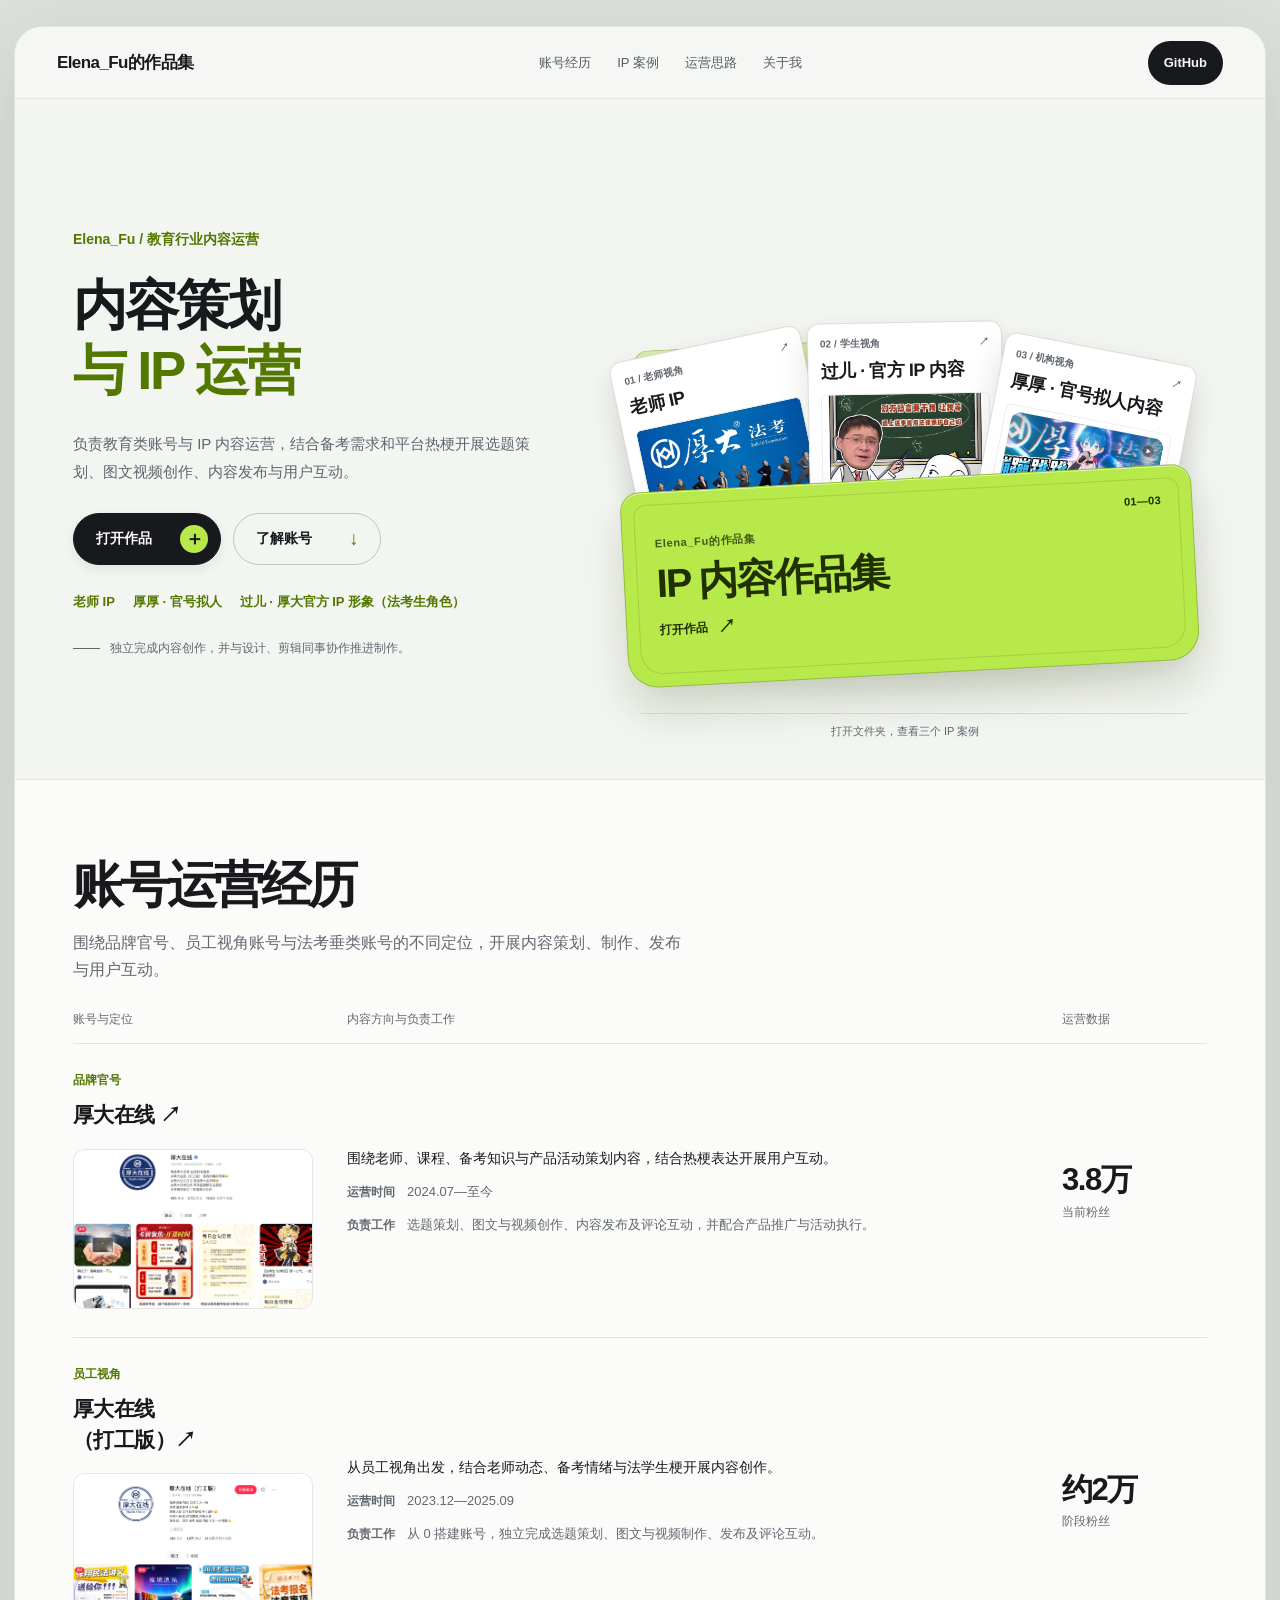
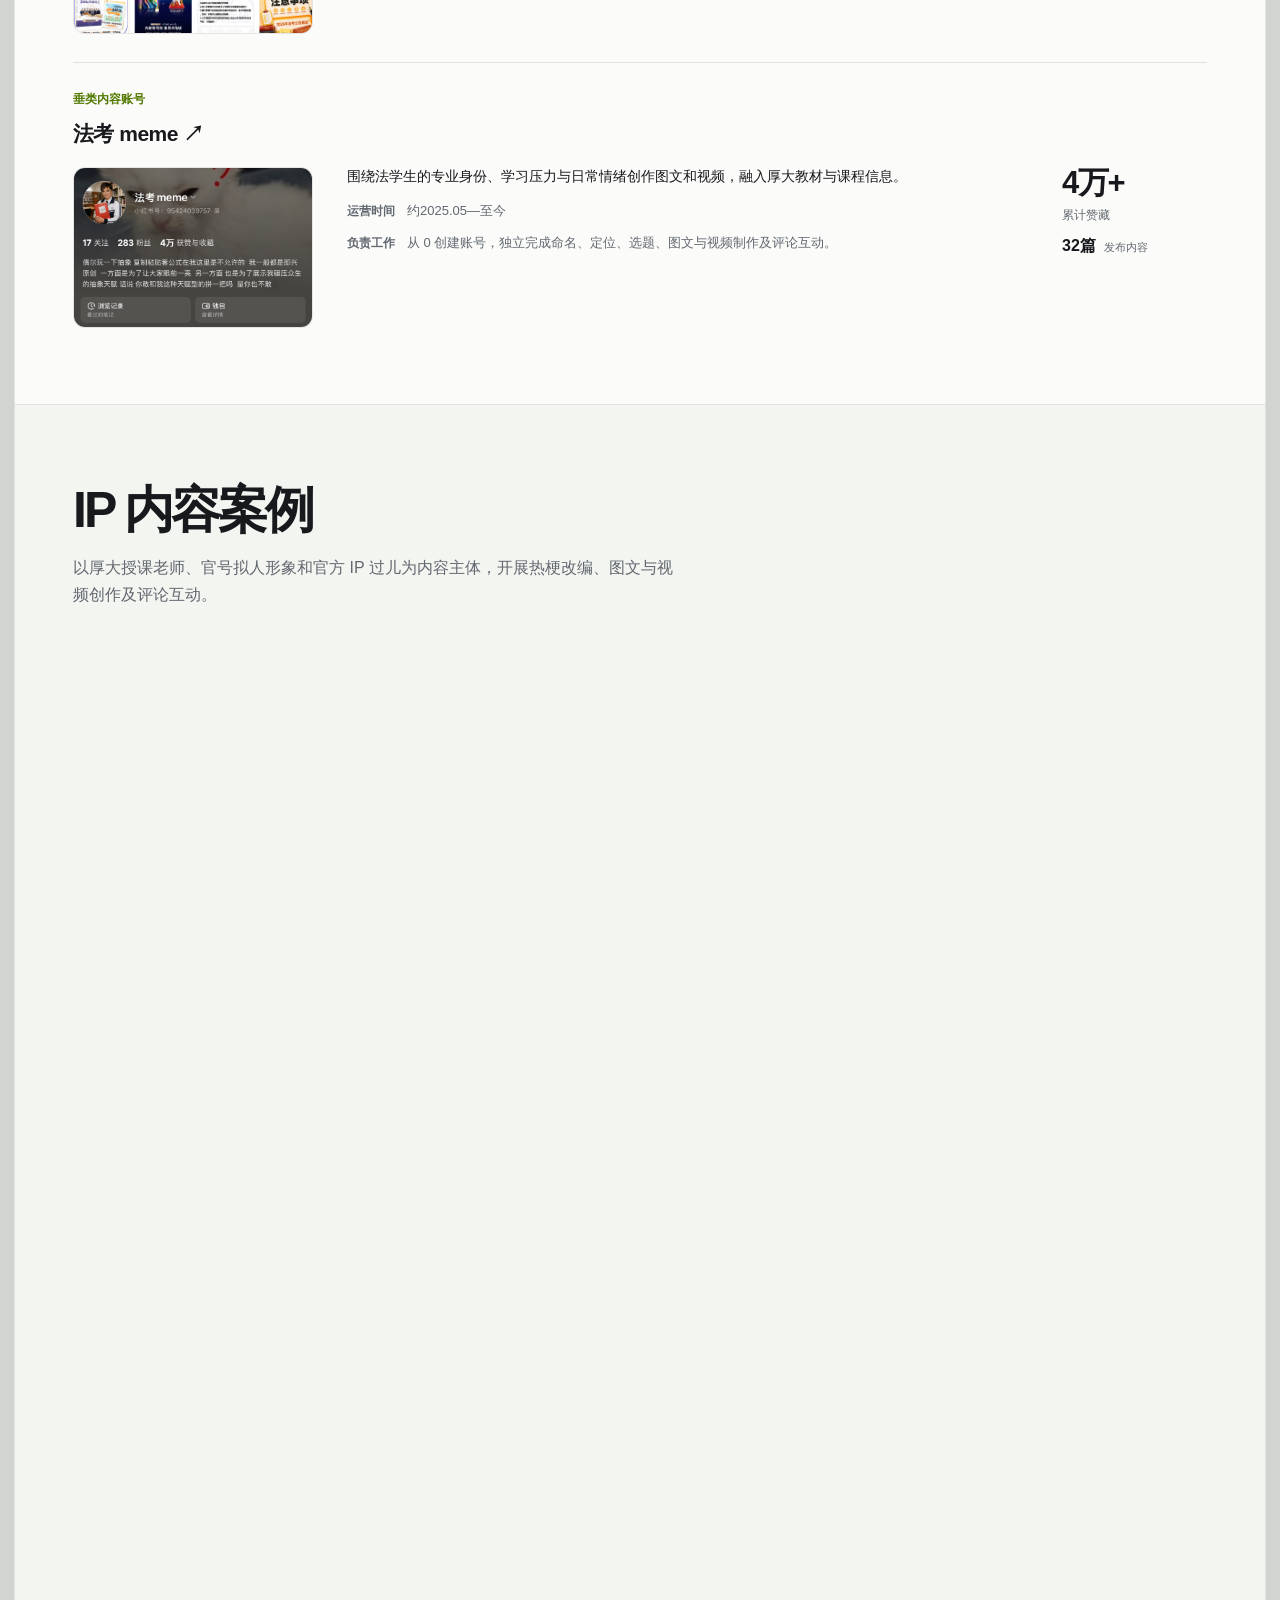
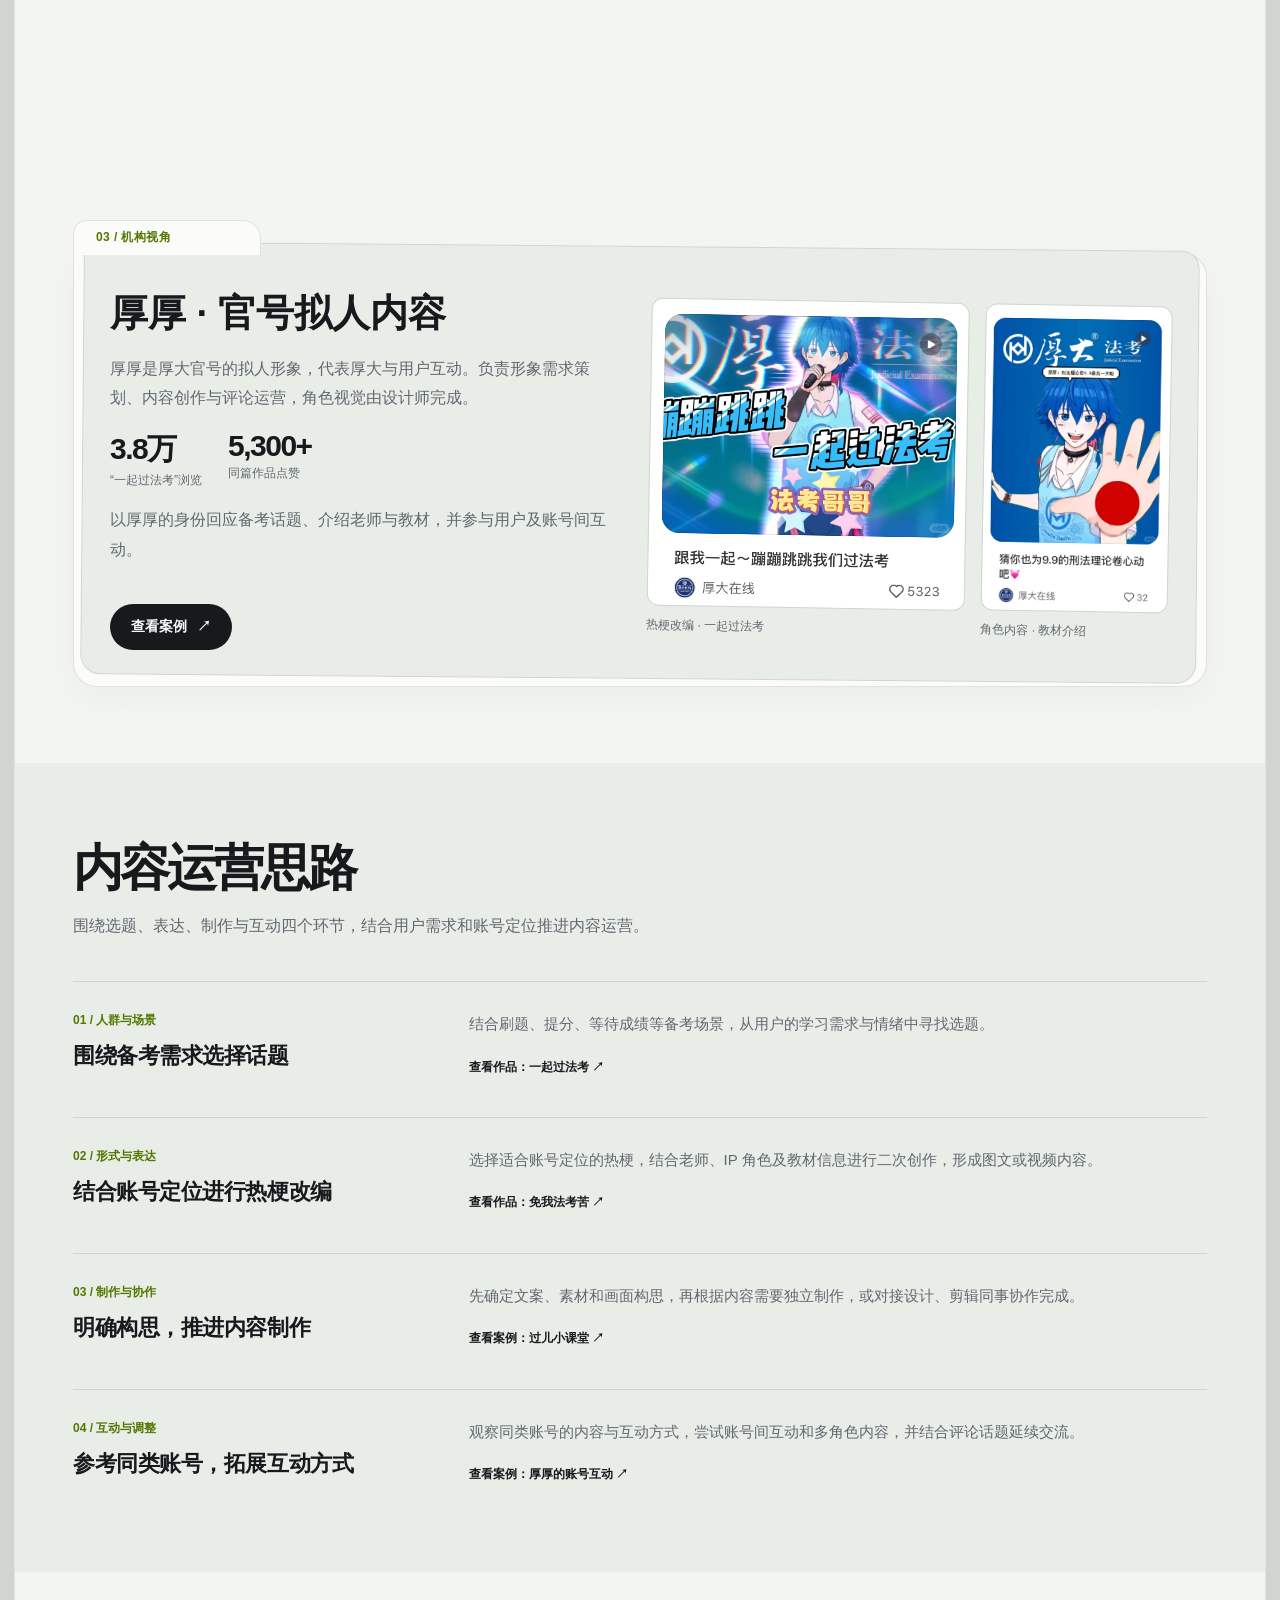
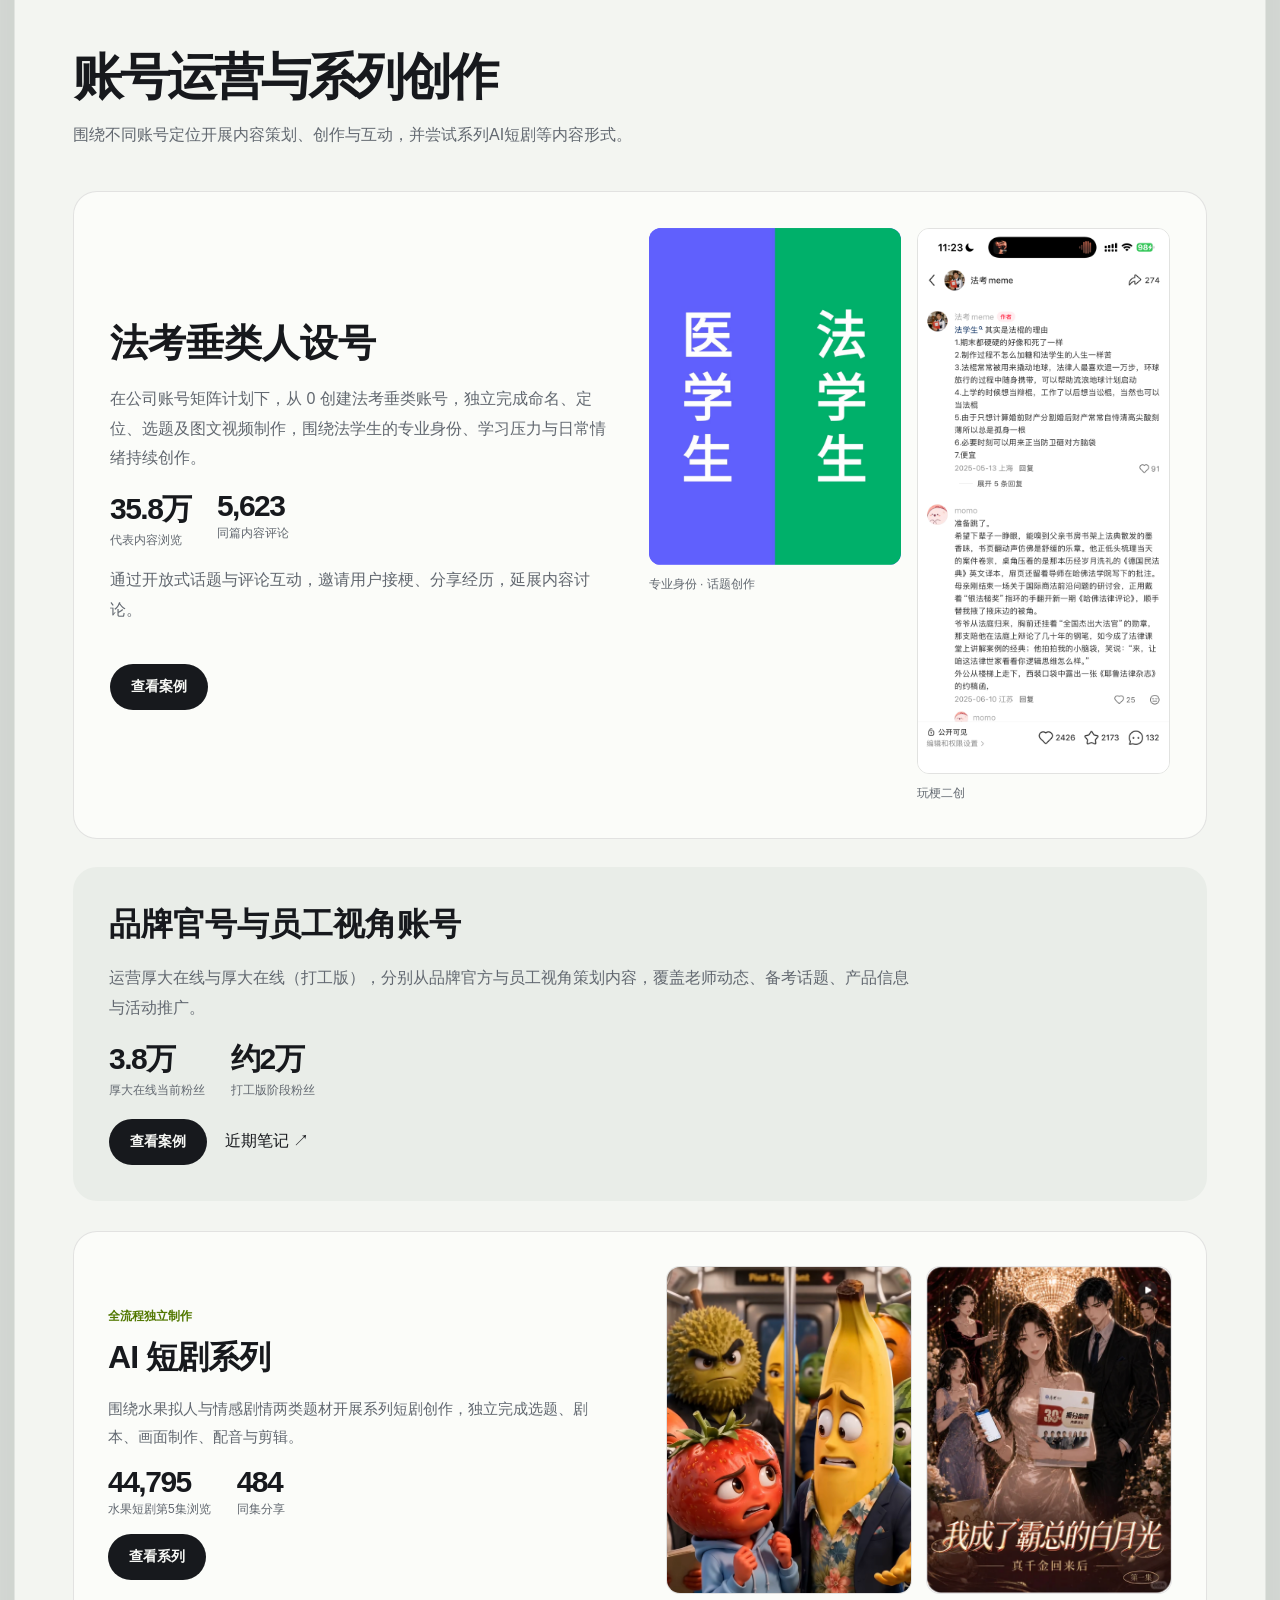
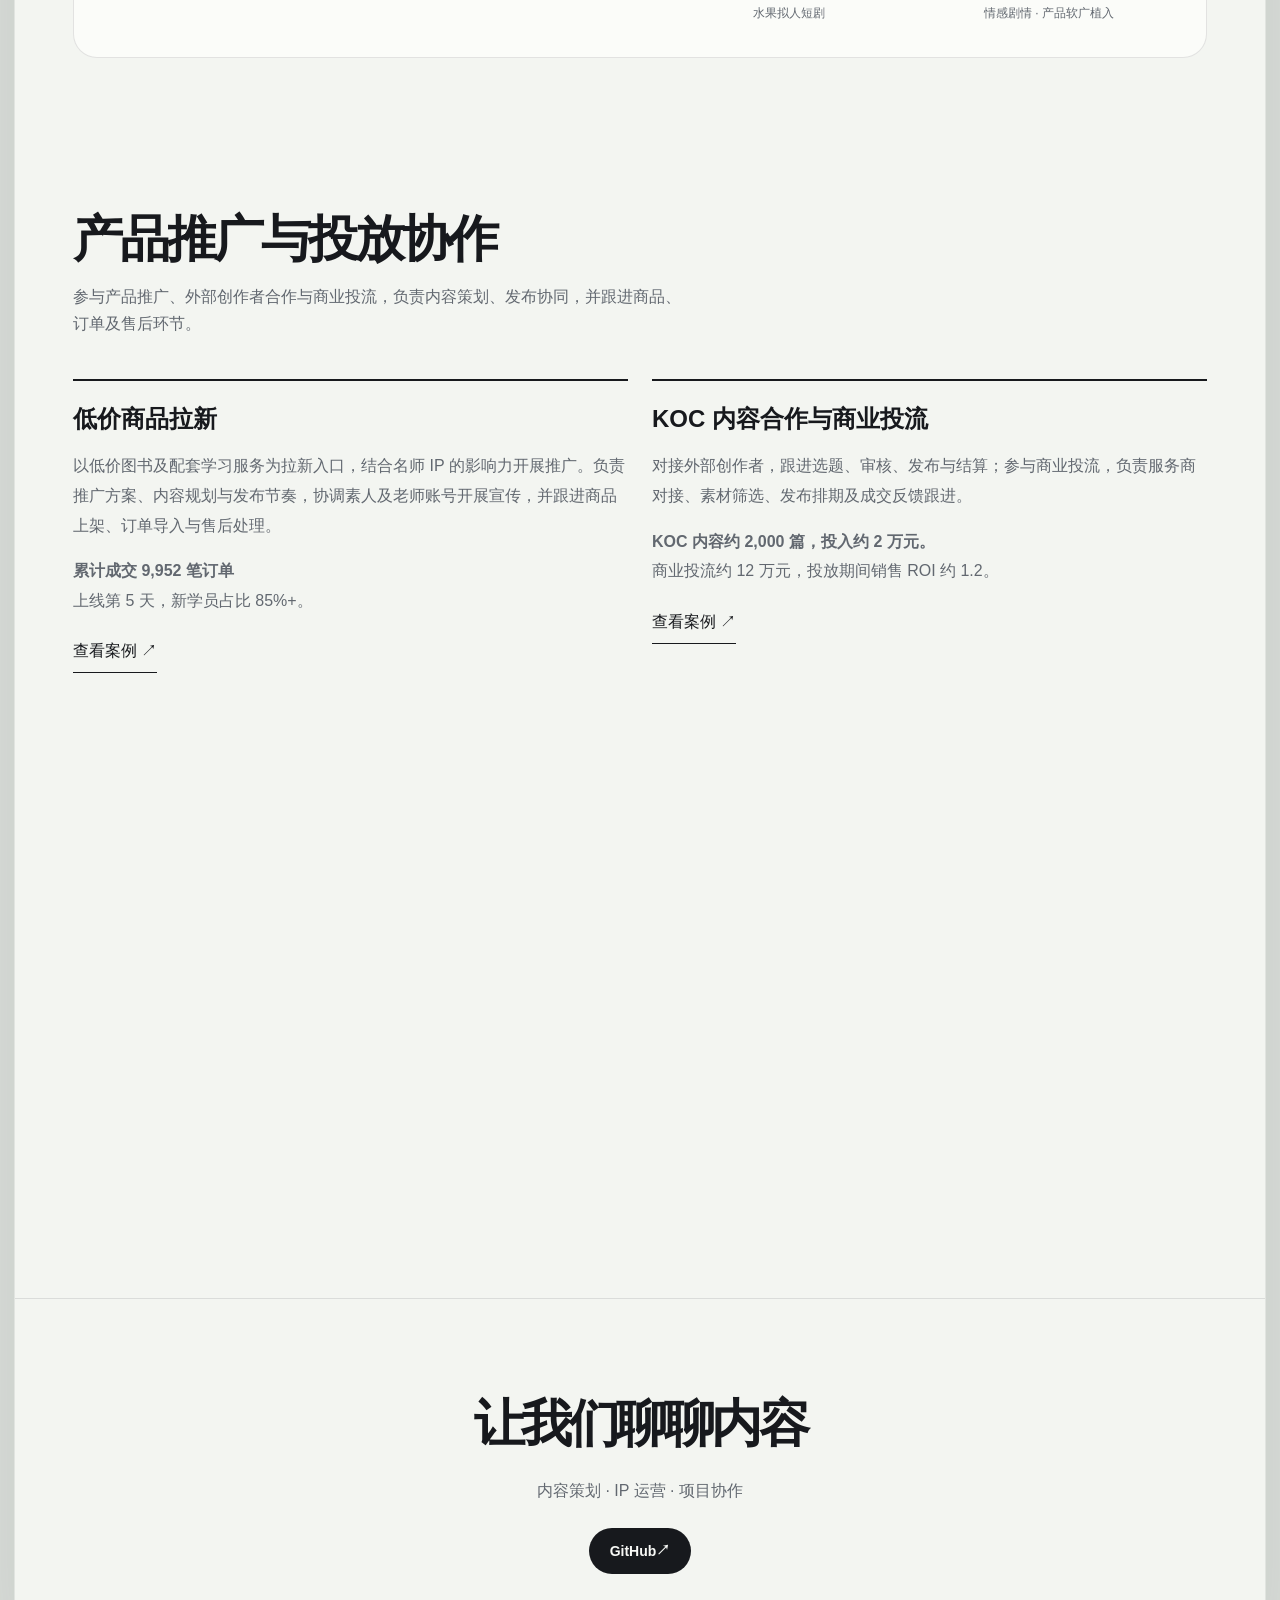
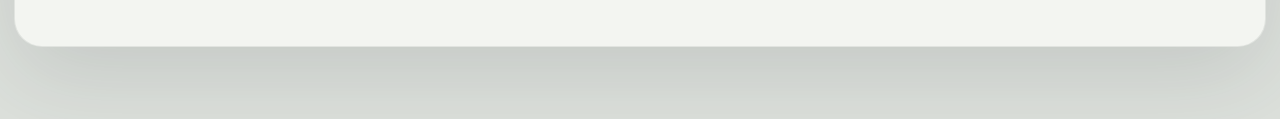
==== site/index.html @ 6625f4d8 "Publish Elena_Fu portfolio without public contact email" ====
<!doctype html>
<html lang="zh-CN"><head><meta charset="utf-8"><meta name="viewport" content="width=device-width,initial-scale=1"><meta name="description" content="Elena_Fu的IP内容作品集：老师代表授课老师，厚厚代表厚大官号，过儿代表法考生，从三个视角展开内容策划与运营实践。"><title>内容策划与 IP 运营｜Elena_Fu作品集</title><style>
    :root {
      --ink: #17191d;
      --muted: #626870;
      --paper: #f3f5f1;
      --surface: #fbfcf9;
      --surface-2: #e9ede8;
      --line: rgba(23, 25, 29, .11);
      --lime: #b7e94a;
      --lime-deep: #527800;
      --radius: 24px;
    }

    * { box-sizing: border-box; }
    html { scroll-behavior: smooth; }
    body {
      margin: 0;
      background: #dde1dc;
      color: var(--ink);
      font-family: -apple-system, BlinkMacSystemFont, "SF Pro Display", "PingFang SC", "Microsoft YaHei", sans-serif;
    }

    .frame {
      width: min(1460px, calc(100% - 28px));
      margin: 26px auto 72px;
      overflow: hidden;
      border: 1px solid rgba(23, 25, 29, .08);
      border-radius: 28px;
      background: var(--paper);
      box-shadow: 0 28px 90px rgba(43, 50, 56, .14);
    }

    .nav {
      position: sticky;
      top: 0;
      z-index: 30;
      height: 72px;
      display: flex;
      align-items: center;
      justify-content: space-between;
      padding: 0 42px;
      border-bottom: 1px solid rgba(23, 25, 29, .08);
      background: rgba(247, 248, 245, .78);
      backdrop-filter: blur(22px) saturate(150%);
    }

    .brand { font-size: 17px; font-weight: 850; letter-spacing: -0.035em; }
    .nav-links { display: flex; gap: 26px; color: #555b63; font-size: 13px; }
    .nav-button, .button {
      display: inline-flex;
      align-items: center;
      justify-content: center;
      border-radius: 999px;
      white-space: nowrap;
      font-weight: 760;
    }
    .nav-button { padding: 10px 16px; background: var(--ink); color: #f7f8f5; font-size: 13px; }

    .hero {
      min-height: 690px;
      display: grid;
      grid-template-columns: .88fr 1.12fr;
      align-items: center;
      padding: 44px 50px 28px 66px;
      overflow: hidden;
    }

    .hero-copy { position: relative; z-index: 5; }
    .hero-copy h1 {
      max-width: 650px;
      margin: 0;
      font-size: clamp(58px, 6vw, 92px);
      line-height: .98;
      letter-spacing: -0.072em;
    }
    .hero-copy h1 span { color: var(--lime-deep); }
    .hero-copy p { max-width: 480px; margin: 26px 0; color: #5f656d; font-size: 17px; line-height: 1.65; }
    .actions { display: flex; gap: 11px; }
    .button { padding: 14px 21px; font-size: 14px; }
    .button.primary { background: var(--ink); color: #f8f9f6; }
    .button.secondary { border: 1px solid rgba(23, 25, 29, .15); background: rgba(255, 255, 255, .72); }

    .archive {
      position: relative;
      min-height: 585px;
      display: flex;
      align-items: flex-end;
      justify-content: center;
      perspective: 1100px;
    }

    .halo {
      position: absolute;
      width: 510px;
      height: 510px;
      top: 40px;
      border-radius: 50%;
      background: radial-gradient(circle at 42% 36%, rgba(220, 247, 159, .95), rgba(183, 233, 74, .5) 52%, rgba(183, 233, 74, 0) 74%);
    }

    .glass {
      position: absolute;
      width: 330px;
      height: 430px;
      border-radius: var(--radius);
      border: 1px solid rgba(255, 255, 255, .72);
      background: linear-gradient(145deg, rgba(255, 255, 255, .68), rgba(222, 228, 232, .2));
      box-shadow: inset 0 1px 0 rgba(255, 255, 255, .82), 0 30px 70px rgba(64, 78, 43, .14);
      backdrop-filter: blur(24px) saturate(145%);
    }
    .glass.back { left: 12%; top: 82px; transform: rotateY(16deg) rotateZ(-8deg); }
    .glass.mid { right: 8%; top: 104px; transform: rotateY(-13deg) rotateZ(7deg); }
    .glass.front { width: 420px; height: 175px; bottom: 18px; transform: rotateX(9deg); }

    .avatar {
      position: relative;
      z-index: 8;
      width: min(500px, 88%);
      max-height: 575px;
      object-fit: contain;
      object-position: bottom;
      filter: drop-shadow(0 26px 24px rgba(33, 42, 26, .14));
    }

    .emoji {
      position: absolute;
      z-index: 12;
      width: 58px;
      height: 58px;
      display: grid;
      place-items: center;
      border: 1px solid rgba(255, 255, 255, .78);
      border-radius: 18px;
      background: rgba(255, 255, 255, .68);
      box-shadow: inset 0 1px 0 rgba(255, 255, 255, .9), 0 16px 34px rgba(43, 49, 55, .13);
      backdrop-filter: blur(20px);
      font-size: 29px;
    }
    .emoji.a { left: 7%; top: 184px; transform: rotate(-8deg); }
    .emoji.b { right: 2%; top: 250px; transform: rotate(7deg); }
    .emoji.c { right: 15%; bottom: 44px; transform: rotate(-4deg); }

    .proof {
      display: grid;
      grid-template-columns: repeat(4, 1fr);
      gap: 18px;
      padding: 30px 58px 42px;
      border-top: 1px solid var(--line);
      background: rgba(255, 255, 255, .38);
    }
    .proof strong { display: block; margin-bottom: 4px; font-size: 30px; letter-spacing: -0.05em; }
    .proof span { color: var(--muted); font-size: 13px; }

    section.content { padding: 112px 58px; }
    .section-title { max-width: 760px; margin-bottom: 42px; }
    .section-title h2 { margin: 0 0 14px; font-size: clamp(40px, 5vw, 68px); line-height: 1; letter-spacing: -0.06em; }
    .section-title p { max-width: 610px; margin: 0; color: var(--muted); font-size: 16px; line-height: 1.7; }

    .capabilities {
      display: grid;
      grid-template-columns: 1.3fr .7fr 1fr;
      grid-template-rows: 245px 220px;
      gap: 16px;
    }

    .capability {
      position: relative;
      overflow: hidden;
      padding: 28px;
      border-radius: var(--radius);
      background: rgba(255, 255, 255, .7);
      border: 1px solid rgba(23, 25, 29, .08);
    }
    .capability h3 { max-width: 300px; margin: 0 0 10px; font-size: 26px; letter-spacing: -0.04em; }
    .capability p { max-width: 330px; margin: 0; color: var(--muted); font-size: 14px; line-height: 1.65; }
    .capability strong { position: absolute; right: 24px; bottom: 20px; font-size: 45px; letter-spacing: -0.06em; }
    .capability.growth { grid-row: span 2; background: var(--lime); }
    .capability.growth strong { font-size: 72px; }
    .capability.commerce { grid-column: span 2; background: #dfe4e2; }
    .capability.team { background: #f9faf7; }
    .capability.activity { background: #e6ebe2; }
    .capability.ai { background: #f7f8f5; }

    .case-wrap { display: grid; gap: 24px; }
    .case {
      min-height: 520px;
      display: grid;
      grid-template-columns: 1fr 1fr;
      align-items: center;
      overflow: hidden;
      border-radius: var(--radius);
      background: rgba(255, 255, 255, .72);
      border: 1px solid rgba(23, 25, 29, .08);
    }
    .case-copy { padding: 48px; }
    .case-copy h3 { margin: 0 0 16px; font-size: 42px; line-height: 1.03; letter-spacing: -0.055em; }
    .case-copy p { max-width: 470px; margin: 0 0 28px; color: var(--muted); line-height: 1.7; }
    .metrics { display: flex; flex-wrap: wrap; gap: 26px; }
    .metrics strong { display: block; font-size: 30px; letter-spacing: -0.05em; }
    .metrics span { color: var(--muted); font-size: 12px; }
    .case-visual {
      min-height: 520px;
      display: grid;
      place-items: center;
      padding: 44px;
      background: var(--surface-2);
    }
    .case-visual.lime { background: var(--lime); }
    .poster {
      width: min(390px, 88%);
      aspect-ratio: 4 / 5;
      display: flex;
      flex-direction: column;
      justify-content: space-between;
      padding: 30px;
      border-radius: 20px;
      background: rgba(255, 255, 255, .76);
      border: 1px solid rgba(255, 255, 255, .85);
      box-shadow: 0 26px 55px rgba(56, 65, 44, .13), inset 0 1px 0 rgba(255, 255, 255, .85);
      transform: rotate(3deg);
    }
    .poster strong { font-size: 84px; letter-spacing: -0.08em; line-height: .85; }
    .poster p { margin: 0; color: #4f555d; font-size: 17px; line-height: 1.45; }
    .asset-slot {
      width: min(430px, 92%);
      padding: 34px;
      border-radius: 20px;
      background: rgba(255, 255, 255, .7);
      border: 1px dashed rgba(23, 25, 29, .22);
      text-align: center;
      color: var(--muted);
    }
    .asset-slot strong { display: block; margin-bottom: 8px; color: var(--ink); font-size: 22px; }

    .more-work {
      display: grid;
      grid-template-columns: 1.2fr .8fr;
      grid-template-rows: 280px 230px;
      gap: 16px;
    }
    .work {
      display: flex;
      flex-direction: column;
      justify-content: space-between;
      padding: 30px;
      border-radius: var(--radius);
      border: 1px solid rgba(23, 25, 29, .08);
      background: rgba(255, 255, 255, .72);
    }
    .work:first-child { grid-row: span 2; background: #e3e8e3; }
    .work:nth-child(2) { background: var(--lime); }
    .work h3 { max-width: 440px; margin: 0; font-size: 31px; letter-spacing: -0.045em; }
    .work p { margin: 0; color: #626870; line-height: 1.6; }
    .work .big { font-size: 70px; font-weight: 850; letter-spacing: -0.07em; }

    .method {
      display: grid;
      grid-template-columns: .72fr 1.28fr;
      gap: 42px;
      align-items: start;
    }
    .method h2 { margin: 0; font-size: 58px; line-height: 1; letter-spacing: -0.06em; }
    .method-flow { display: grid; grid-template-columns: repeat(2, 1fr); gap: 14px; }
    .method-step { min-height: 150px; padding: 24px; border-radius: var(--radius); border: 1px solid var(--line); background: rgba(255, 255, 255, .62); }
    .method-step h3 { margin: 0 0 8px; font-size: 21px; }
    .method-step p { margin: 0; color: var(--muted); font-size: 13px; line-height: 1.6; }

    .about {
      display: grid;
      grid-template-columns: 1.15fr .85fr;
      gap: 18px;
    }
    .about-main, .about-side { padding: 38px; border-radius: var(--radius); border: 1px solid var(--line); background: rgba(255, 255, 255, .68); }
    .about-main h2 { max-width: 720px; margin: 0 0 24px; font-size: 48px; line-height: 1.04; letter-spacing: -0.055em; }
    .about-main p { max-width: 680px; margin: 0; color: var(--muted); line-height: 1.75; }
    .about-main p + p { margin-top: 16px; }
    .about-side { background: var(--lime); }
    .about-side strong { display: block; margin-bottom: 12px; font-size: 28px; }
    .about-side p { margin: 0; line-height: 1.7; color: #3c4b20; }

    .contact {
      padding: 92px 58px 72px;
      border-top: 1px solid var(--line);
      text-align: center;
    }
    .contact h2 { max-width: 850px; margin: 0 auto 24px; font-size: clamp(48px, 7vw, 88px); line-height: .98; letter-spacing: -0.07em; }
    .contact p { margin: 0 0 26px; color: var(--muted); }
    .contact .button { background: var(--ink); color: #f7f8f5; }

    .approve {
      width: min(1460px, calc(100% - 28px));
      margin: 0 auto 70px;
      padding: 22px 26px;
      border: 2px solid transparent;
      border-radius: 22px;
      background: #f7f8f5;
      color: var(--ink);
      text-align: center;
      font-size: 17px;
      font-weight: 800;
      cursor: pointer;
      transition: transform .25s ease, border-color .25s ease;
    }
    .approve:hover { transform: translateY(-2px); }
    .approve.selected { border-color: var(--ink); background: var(--lime); }

    @media (max-width: 920px) {
      .nav-links { display: none; }
      .hero { grid-template-columns: 1fr; padding: 50px 28px 0; }
      .hero-copy h1 { font-size: 58px; }
      .archive { min-height: 540px; }
      .proof { grid-template-columns: repeat(2, 1fr); padding: 28px; }
      section.content { padding: 78px 28px; }
      .capabilities { grid-template-columns: 1fr 1fr; grid-template-rows: auto; }
      .capability, .capability.growth, .capability.commerce { grid-row: auto; grid-column: auto; min-height: 220px; }
      .case { grid-template-columns: 1fr; }
      .case-visual { min-height: 420px; }
      .more-work { grid-template-columns: 1fr; grid-template-rows: auto; }
      .work, .work:first-child { grid-row: auto; min-height: 250px; }
      .method, .about { grid-template-columns: 1fr; }
    }

    @media (max-width: 600px) {
      .frame { width: calc(100% - 14px); margin-top: 8px; border-radius: 20px; }
      .nav { padding: 0 20px; }
      .hero-copy h1 { font-size: 46px; }
      .hero-copy p { font-size: 15px; }
      .archive { min-height: 470px; }
      .avatar { width: 100%; }
      .glass.back, .glass.mid { width: 250px; height: 340px; }
      .emoji { width: 48px; height: 48px; font-size: 24px; }
      .capabilities, .method-flow { grid-template-columns: 1fr; }
      .case-copy { padding: 30px 24px; }
      .case-copy h3 { font-size: 34px; }
      .contact { padding: 72px 24px 58px; }
      .contact h2 { font-size: 48px; }
    }
  
    a { color:inherit; text-decoration:none; }
    img { display:block; max-width:100%; }
    :focus-visible { outline:3px solid var(--lime-deep); outline-offset:5px; }
    html { scroll-padding-top:90px; }
    .hero { min-height:580px; padding-top:38px; padding-bottom:32px; }
    .hero-copy h1 { font-size:clamp(40px,4.5vw,66px); line-height:1.16; letter-spacing:-.045em; }
    .hero-copy h1 span { display:block; }
    .hero-copy p { font-size:16px; line-height:1.8; }
    .archive { min-height:465px; }
    .avatar { max-height:450px; }
    .halo { width:380px;height:380px; }
    .glass.back,.glass.mid { height:320px;width:255px; }
    .glass.front { width:340px;height:130px; }
    .intro-label { display:block; margin-bottom:20px; font-size:14px; color:var(--lime-deep); font-weight:800; }
    section.content { padding:76px 58px; }
    .section-title h2 { font-size:clamp(32px,4vw,50px); line-height:1.18; }
    .proof span { display:block; line-height:1.7; }
    .lead-case { display:grid; grid-template-columns:1fr 1.05fr; align-items:center; gap:42px; padding:36px; background:var(--surface); border:1px solid var(--line); border-radius:24px; }
    .lead-case h3 { font-size:38px; line-height:1.22; margin:0 0 18px; }
    .lead-case p { line-height:1.85; color:var(--muted); }
    .lead-case .button { margin-top:24px; }
    .note-pair { display:grid; grid-template-columns:1fr 1fr; gap:16px; align-items:start; }
    .note-pair img { width:100%;height:auto;border-radius:12px;border:1px solid var(--line); }
    .note-pair figure { margin:0; }
    .persona-lead .note-pair { grid-template-columns:1.7fr 1fr; }
    .note-pair figcaption { padding-top:10px;line-height:1.5;font-size:12px;color:var(--muted); }
    .brand-case { margin-top:28px; padding:36px; border-radius:24px; background:var(--surface-2); }
    .brand-case h3 { margin:0 0 14px; font-size:32px; }
    .brand-case p { max-width:800px;line-height:1.85;color:var(--muted); }
    .brand-case .button { margin-top:20px; }
    .support-links { display:grid;grid-template-columns:1fr 1fr;gap:24px; }
    .support-links article { border-top:2px solid var(--ink); padding:22px 0; }
    .support-links h3 { font-size:24px;margin:0 0 16px; }
    .support-links p { color:var(--muted);line-height:1.85; }
    .support-links a { display:inline-block;border-bottom:1px solid currentColor;padding:10px 0; }
    .ability-line { display:grid;grid-template-columns:200px 1fr;gap:26px;padding:25px 0;border-bottom:1px solid var(--line); }
    .ability-line h3 { margin:0;font-size:23px; }
    .ability-line p { max-width:720px;margin:0;color:var(--muted);line-height:1.8; }
    .about-main h2 { font-size:34px;line-height:1.3; }
    .contact h2 { font-size:clamp(32px,4vw,52px);line-height:1.3; }
    .draft-note { padding:15px 28px;background:var(--surface-2);font-size:13px;line-height:1.7; }
    .button,.nav-button { min-height:44px; }
    @media(max-width:1000px){ .lead-case{grid-template-columns:1fr;} .hero{grid-template-columns:1fr 1fr;padding:32px;} .archive{min-height:400px;} .glass{display:none;} .hero-copy h1{font-size:42px;} .nav-links{gap:16px;} .nav{padding:0 24px;} }
    @media(max-width:767px){ .frame{width:calc(100% - 16px);margin:8px auto 24px;} .hero{grid-template-columns:1fr;padding:36px 24px;} .hero-copy h1{font-size:40px;} .archive{min-height:300px;max-height:320px;margin-top:24px;} .avatar{max-height:310px;width:auto;} .halo{width:280px;height:280px;top:10px;} section.content{padding:52px 24px;} .proof{padding:24px;gap:22px;} .proof strong{font-size:27px;} .lead-case,.brand-case{padding:24px;} .lead-case h3{font-size:32px;} .note-pair img{height:auto;} .note-pair{gap:10px;} .support-links,.ability-line{grid-template-columns:1fr;} .ability-line{gap:12px;} .about-main,.about-side{padding:26px;} .about-main h2{font-size:28px;} .nav{height:64px;padding:0 18px;} .nav-links{display:none;} .brand{font-size:15px;} }
    @media(prefers-reduced-motion:reduce){ html{scroll-behavior:auto;} *,*::before,*::after{animation:none!important;transition:none!important;} }
    @media(prefers-color-scheme:dark){ :root{--ink:#eff2ea;--muted:#b8c0b2;--paper:#1a1e19;--surface:#252a23;--surface-2:#30372c;--line:#46513e;--lime:#b7e94a;--lime-deep:#c3e784;} body{background:#121611;} .nav{background:rgba(26,30,25,.94);} .nav-links,.hero-copy p,.section-title p,.work p,.about-main p,.contact p{color:var(--muted);} .proof,.about-main{background:var(--surface);} .button.primary,.nav-button,.contact .button{background:var(--lime);color:#17191d;} .button.secondary{background:transparent;border-color:var(--line);} .about-side{color:#17191d;} .about-side p{color:#293419;} }

    /* IP作品首屏沿用原配色；真实截图承担作品证据，不设置视频播放按钮。 */
    .hero.ip-hero { grid-template-columns:minmax(0,.92fr) minmax(0,1.08fr); gap:46px; padding:46px 58px; min-height:570px; }
    .ip-hero .hero-copy h1 { font-size:clamp(38px,4.25vw,64px); line-height:1.2; }
    .ip-hero .hero-copy p { max-width:480px; }
    .ip-workbench { min-width:0; position:relative; padding:18px 0; }
    .ip-feature { display:block; overflow:hidden; margin:0; border-radius:20px; border:1px solid var(--line); background:var(--surface); }
    .ip-feature a { display:block; }
    .ip-feature img { width:100%;aspect-ratio:16/9;object-fit:cover;object-position:center 36.3%;background:#17191d; }
    .ip-feature figcaption { display:flex;justify-content:space-between;gap:16px;align-items:center;padding:20px 22px; }
    .ip-feature figcaption strong { display:block;font-size:22px; }
    .ip-feature figcaption span { display:block;font-size:12px;color:var(--muted);margin-top:6px;line-height:1.6; }
    .ip-feature figcaption b { color:var(--lime-deep);font-size:28px;line-height:1;white-space:nowrap; }
    .ip-strip { margin:20px 0 0;display:grid;grid-template-columns:1fr 1fr;gap:16px; }
    .ip-strip a { min-width:0;display:grid;grid-template-columns:90px 1fr;gap:14px;align-items:center;padding:12px;border:1px solid var(--line);border-radius:16px;background:var(--surface);transition:background .2s ease; }
    .ip-strip a:hover { background:var(--surface-2); }
    .ip-strip img { width:90px;height:100px;object-fit:cover;object-position:left center;border-radius:8px; }
    .ip-strip a:last-child img { object-position:center top; }
    .ip-strip strong { display:block;font-size:16px;line-height:1.5; }
    .ip-strip span { display:block;margin-top:6px;font-size:12px;line-height:1.65;color:var(--muted); }
    .ip-directions { display:flex;flex-wrap:wrap;gap:8px 20px;margin-top:25px;font-size:13px;font-weight:700;color:var(--lime-deep); }
    @media(max-width:1100px){ .hero.ip-hero { gap:28px;padding:38px 32px; } .ip-strip { grid-template-columns:1fr; } .ip-strip a { grid-template-columns:65px 1fr; } .ip-strip img { width:65px;height:62px; } }
    @media(max-width:767px){ .hero.ip-hero { grid-template-columns:1fr;padding:36px 24px;gap:18px; } .ip-hero .hero-copy h1 { font-size:39px; } .ip-workbench { padding:0; } .ip-feature figcaption { padding:16px; } .ip-feature figcaption strong { font-size:19px; } .ip-feature figcaption b { font-size:25px; } .ip-directions { font-size:12px;gap:9px 16px; } }
    .ip-strip img,.ip-strip a:last-child img { object-fit:contain;object-position:center;background:#fff; }

    .persona-lead { margin-bottom:28px; border-top:4px solid var(--lime); }

    /* Evidence keeps its native shape; hero metrics describe the whole post. */
    .ip-feature figcaption { display:block; }
    .ip-feature .work-heading strong { font-size:22px; }
    .work-metrics { display:grid;grid-template-columns:repeat(5,minmax(0,1fr));gap:14px;margin:18px 0 0;padding-top:18px;border-top:1px solid var(--line); }
    .work-metrics > div { display:flex;flex-direction:column;gap:7px; }
    .work-metrics dt { order:2;font-size:11px;color:var(--muted); }
    .work-metrics dd { margin:0;font-size:clamp(19px,1.7vw,25px);font-weight:800;letter-spacing:-.05em;white-space:nowrap; }
    .work-metrics > div:last-child dd { color:var(--lime-deep); }
    .case-kicker { margin-bottom:18px;font-size:12px;font-weight:750;color:var(--lime-deep);letter-spacing:.035em; }
    #cases .lead-case + .lead-case { margin-top:28px; }
    .persona-lead { margin-bottom:0;border-top:1px solid var(--line); }
    .case-preview { margin:0;min-width:0; }
    .case-preview a { display:block;border-radius:16px;overflow:hidden; }
    .case-preview img { width:100%;height:auto; }
    .case-preview figcaption { font-size:12px;line-height:1.8;color:var(--muted);margin-top:14px; }
    .case-preview.song-cover img,.song-cover img { aspect-ratio:16/9;object-fit:cover;object-position:center 36.3%; }
    .guoer-preview { max-width:270px;margin-inline:auto; }
    .lead-case > div { min-width:0; }
    .image-link { cursor:zoom-in; }
    @media(max-width:1100px) { .work-metrics { grid-template-columns:repeat(3,minmax(0,1fr));row-gap:18px; } }
    @media(max-width:767px) { .work-metrics dd { font-size:23px; } .persona-lead .note-pair { grid-template-columns:1fr; } .guoer-preview { max-width:250px; } }
.image-dialog { width: min(1120px,calc(100vw - 32px)); max-height: 92dvh; padding: 0; border: 1px solid var(--line); border-radius: 20px; background: var(--surface); color: var(--ink); overflow: auto; }
.image-dialog::backdrop { background: rgba(15,18,15,.8); }
.dialog-bar { display: flex; align-items: center; justify-content: space-between; gap: 18px; padding: 14px 20px; border-bottom: 1px solid var(--line); }
.dialog-bar h2 { font-size: 15px; line-height: 1.5; letter-spacing: 0; }
.dialog-close { flex-shrink: 0; border: 1px solid var(--line); border-radius: 999px; background: var(--paper); min-height: 42px; padding: 8px 16px; cursor: pointer; font-size: 13px; }
.dialog-media { padding: 18px; background: var(--surface-2); }
.dialog-media img { width: 100%; max-height: calc(92dvh - 115px); height: auto; object-fit: contain; }
.image-dialog { width: calc(100vw - 20px); }
.dialog-bar { padding: 12px 14px; }
.dialog-media { padding: 10px; }

.image-dialog { width:min(1120px,calc(100vw - 32px));max-height:92dvh; }
.dialog-bar { padding:14px 20px; }
.dialog-media { padding:18px; }
@media(max-width:767px) { .image-dialog { width:calc(100vw - 20px); } .dialog-bar { padding:12px 14px; } .dialog-media { padding:10px; } }

/* Account context and editorial process, using the established portfolio palette. */
.account-overview { border-top:1px solid var(--line);border-bottom:1px solid var(--line);background:var(--surface); }
.account-overview .section-title { margin-bottom:28px; }
.account-summary-head,.account-summary-row { display:grid;grid-template-columns:minmax(175px,.8fr) minmax(0,2fr) minmax(130px,.6fr);gap:32px; }
.account-summary-head { padding-bottom:15px;color:var(--muted);font-size:12px;border-bottom:1px solid var(--line); }
.account-summary-row { padding:25px 0;align-items:start; }
.account-summary-row + .account-summary-row { border-top:1px solid var(--line); }
.account-summary-row:last-child { padding-bottom:0; }
.account-identity > span { display:block;color:var(--lime-deep);font-size:12px;font-weight:700;margin-bottom:8px; }
.account-identity h3 { margin:0;font-size:21px;line-height:1.45;letter-spacing:-.025em; }
.account-identity a { display:inline-block;padding-block:3px; }
.account-identity a:hover,.approach-detail a:hover { text-decoration:underline;text-underline-offset:5px; }
.account-scope p { margin:0;color:var(--ink);font-size:14px;line-height:1.8; }
.account-scope .account-role { margin-top:9px;color:var(--muted);font-size:13px; }
.account-role b { display:inline-block;margin-right:12px;font-size:12px;font-weight:600; }
.account-numbers { display:flex;flex-wrap:wrap;gap:12px 24px;margin:0; }
.account-numbers > div { display:flex;flex-direction:column;gap:5px; }
.account-numbers dt { order:2;font-size:12px;color:var(--muted); }
.account-numbers dd { margin:0;font-size:31px;line-height:1.2;letter-spacing:-.045em;font-weight:800; }
.account-numbers .account-secondary { flex-basis:100%;flex-direction:row;align-items:baseline;gap:8px; }
.account-numbers .account-secondary dd { font-size:16px;font-weight:700;letter-spacing:0; }
.account-numbers .account-secondary dt { font-size:11px; }
.operating-approach { background:var(--surface-2); }
.approach-list { list-style:none;padding:0;margin:0; }
.approach-list > li { display:grid;grid-template-columns:minmax(210px,.8fr) minmax(0,1.7fr);gap:48px;padding:28px 0;border-top:1px solid var(--line); }
.approach-list > li:last-child { padding-bottom:0; }
.approach-title > span { font-size:12px;font-weight:750;color:var(--lime-deep); }
.approach-title h3 { font-size:22px;line-height:1.5;margin:10px 0 0;letter-spacing:-.02em; }
.approach-detail p { margin:0;color:var(--muted);font-size:15px;line-height:1.85; }
.approach-detail a { display:inline-flex;align-items:center;min-height:44px;font-size:12px;font-weight:700;margin-top:7px;text-underline-offset:5px; }
@media(max-width:1000px) {
 .account-summary-head,.account-summary-row { grid-template-columns:minmax(150px,.8fr) minmax(0,1.8fr) 110px;gap:22px; }
 .account-numbers dd { font-size:28px; }
 .approach-list > li { grid-template-columns:minmax(170px,.8fr) minmax(0,1.5fr);gap:28px; }
}
@media(max-width:767px) {
 .account-summary-head { display:none; }
 .account-summary-row { grid-template-columns:minmax(0,1fr) auto;gap:18px 16px; }
 .account-summary-row:first-of-type { border-top:1px solid var(--line); }
 .account-identity { grid-column:1;grid-row:1; }
 .account-identity h3 { font-size:20px; }
 .account-scope { grid-column:1/-1;grid-row:2; }
 .account-numbers { grid-column:2;grid-row:1;max-width:110px;text-align:right;justify-content:flex-end; }
 .account-numbers .account-secondary { justify-content:flex-end; }
 .account-scope p { font-size:14px; }
 .approach-list > li { grid-template-columns:1fr;gap:14px;padding:25px 0; }
 .approach-title h3 { font-size:21px;margin-top:8px; }
 .approach-detail p { font-size:14px; }
}


/* Compact homepage previews; original account images open in the existing viewer. */
.account-summary-head,.account-summary-row { grid-template-columns:240px minmax(0,1fr) 145px;gap:34px; }
.account-summary-row { align-items:center;padding:28px 0; }
.account-identity .account-preview { display:block;width:100%;margin-top:15px;padding:0;border:1px solid var(--line);border-radius:12px;overflow:hidden;background:#fff; }
.account-preview img { display:block;width:100%;height:auto;aspect-ratio:3/2;object-fit:cover;object-position:center top; }
.account-preview.portrait-profile img { object-position:center 15%; }
.account-preview:focus-visible { outline:3px solid var(--lime-deep);outline-offset:4px; }
@media(hover:hover) { .account-preview:hover { border-color:var(--lime-deep); } }
@media(max-width:1000px) { .account-summary-head,.account-summary-row { grid-template-columns:190px minmax(0,1fr) 120px;gap:24px; } }
@media(max-width:767px) {
 .account-summary-row { grid-template-columns:minmax(0,1fr) auto;gap:18px 16px;align-items:start; }
 .account-identity .account-preview { max-width:240px;margin-top:14px; }
 .account-numbers { padding-top:26px; }
}

</style><link rel="stylesheet" href="portfolio-motion.css"><link rel="stylesheet" href="short-drama.css"><link rel="stylesheet" href="meme-art-preview.css">
</head>
<body><div class="frame">

<nav class="nav" aria-label="主导航"><a class="brand" href="#top">Elena_Fu的作品集</a><div class="nav-links"><a href="#accounts">账号经历</a><a href="#cases">IP 案例</a><a href="#capabilities">运营思路</a><a href="#about">关于我</a></div><a class="nav-button" href="#contact">GitHub</a><div class="reading-progress" aria-hidden="true"><span></span></div></nav>
<header class="hero folder-hero" id="top">
 <div class="hero-copy"><span class="intro-label">Elena_Fu / 教育行业内容运营</span><h1>内容策划<span>与 IP 运营</span></h1><p>负责教育类账号与 IP 内容运营，结合备考需求和平台热梗开展选题策划、图文视频创作、内容发布与用户互动。</p><div class="actions hero-actions"><a class="button primary hero-action" href="#cases" data-archive-toggle data-open-label="打开作品" data-close-label="收起作品" aria-expanded="false" aria-controls="archive-sheets"><span data-toggle-label>打开作品</span><span class="action-symbol action-toggle" aria-hidden="true">＋</span></a><a class="button secondary hero-action" href="#accounts"><span>了解账号</span><span class="action-symbol action-arrow" aria-hidden="true">↓</span></a></div><div class="ip-directions" aria-label="三个IP方向"><span>老师 IP</span><span>厚厚 · 官号拟人</span><span>过儿 · 厚大官方 IP 形象（法考生角色）</span></div><div class="hero-note">独立完成内容创作，并与设计、剪辑同事协作推进制作。</div></div>
 <div class="archive-desk" id="portfolio-archive" data-archive-desk data-open="false" aria-label="三类IP作品文件夹">
  <div class="archive-floor" aria-hidden="true"></div><div class="archive-back" aria-hidden="true"><span class="archive-tab">精选作品</span></div><div class="archive-liner" aria-hidden="true"></div>
  <button class="archive-front" type="button" data-archive-toggle data-open-label="打开作品" data-close-label="收起作品" aria-expanded="false" aria-controls="archive-sheets"><small>Elena_Fu的作品集</small><strong>IP 内容作品集</strong><span class="archive-front-label" data-toggle-label>打开作品</span><span class="archive-index" aria-hidden="true">01—03</span></button>
  <div class="archive-sheets" id="archive-sheets">
   <a class="archive-sheet teacher-sheet" href="project-folder-teacher-ip-yangcong-draft.html" aria-label="打开老师IP案例：免我法考苦"><span class="sheet-type">01 / 老师视角 <span aria-hidden="true">↗</span></span><h2>老师 IP</h2><div class="sheet-image"><img src="houda-online-viral-04.jpg" alt="老师群像演绎免我法考苦" width="1080" height="2520" fetchpriority="high"></div><span class="sheet-foot"><span>热梗改编</span><b>52.7万 播放</b></span></a>
   <a class="archive-sheet guoer-sheet" href="project-folder-guoer-ip-yangcong-draft.html" aria-label="打开过儿IP案例：法考生角色的内容策划与物料应用"><span class="sheet-type">02 / 学生视角 <span aria-hidden="true">↗</span></span><h2>过儿 · 官方 IP 内容</h2><div class="sheet-image"><img src="ip-assets/guoer-classroom-sample.png" alt="过儿坐在课桌前听老师讲解" width="554" height="892"></div><span class="sheet-foot"><span>内容创作</span><b>物料应用</b></span></a>
   <a class="archive-sheet houhou-sheet" href="project-folder-houhou-ip-yangcong-draft.html" aria-label="打开厚厚IP案例：厚大官号拟人形象与内容运营"><span class="sheet-type">03 / 机构视角 <span aria-hidden="true">↗</span></span><h2>厚厚 · 官号拟人内容</h2><div class="sheet-image"><img src="ip-assets/houhou-trend-11.png" alt="蓝色账号角色厚厚的一起过法考作品" width="576" height="558"></div><span class="sheet-foot"><span>内容创作</span><b>评论互动</b></span></a>
  </div><p class="archive-instruction" data-archive-hint>打开文件夹，查看三个 IP 案例</p>
 </div>
</header>

<main>
<section class="content account-overview" id="accounts" aria-labelledby="accounts-heading">
 <div class="section-title"><h2 id="accounts-heading">账号运营经历</h2><p>围绕品牌官号、员工视角账号与法考垂类账号的不同定位，开展内容策划、制作、发布与用户互动。</p></div>
 <div class="account-summary-head" aria-hidden="true"><span>账号与定位</span><span>内容方向与负责工作</span><span>运营数据</span></div>
 <article class="account-summary-row" aria-labelledby="account-houda"><div class="account-identity"><span>品牌官号</span><h3 id="account-houda"><a href="project-folder-houda-official-yangcong-draft.html#accounts">厚大在线 ↗</a></h3><a class="account-preview image-link" href="houda-online-profile-current.png" data-lightbox aria-haspopup="dialog" data-caption="厚大在线 · 账号主页" aria-label="放大查看厚大在线账号主页"><img src="houda-online-profile-current.png" alt="厚大在线的账号主页，展示账号介绍与已发布内容" width="2104" height="1432" loading="lazy"></a></div><div class="account-scope"><p>围绕老师、课程、备考知识与产品活动策划内容，结合热梗表达开展用户互动。</p><p class="account-role"><b>运营时间</b>2024.07—至今</p><p class="account-role"><b>负责工作</b>选题策划、图文与视频创作、内容发布及评论互动，并配合产品推广与活动执行。</p></div><dl class="account-numbers"><div><dt>当前粉丝</dt><dd>3.8万</dd></div></dl></article>
 <article class="account-summary-row" aria-labelledby="account-work-title"><div class="account-identity"><span>员工视角</span><h3 id="account-work-title"><a href="project-folder-houda-official-yangcong-draft.html#accounts">厚大在线<br>（打工版）↗</a></h3><a class="account-preview image-link" href="houda-work-profile-current.png" data-lightbox aria-haspopup="dialog" data-caption="厚大在线（打工版） · 账号主页" aria-label="放大查看厚大在线（打工版）账号主页"><img src="houda-work-profile-current.png" alt="厚大在线（打工版）的账号主页，展示账号介绍与已发布内容" width="2154" height="1394" loading="lazy"></a></div><div class="account-scope"><p>从员工视角出发，结合老师动态、备考情绪与法学生梗开展内容创作。</p><p class="account-role"><b>运营时间</b>2023.12—2025.09</p><p class="account-role"><b>负责工作</b>从 0 搭建账号，独立完成选题策划、图文与视频制作、发布及评论互动。</p></div><dl class="account-numbers"><div><dt>阶段粉丝</dt><dd>约2万</dd></div></dl></article>
 <article class="account-summary-row" aria-labelledby="account-meme"><div class="account-identity"><span>垂类内容账号</span><h3 id="account-meme"><a href="project-folder-fakao-meme-yangcong-draft.html">法考 meme ↗</a></h3><a class="account-preview image-link portrait-profile" href="fakao-meme-profile.png" data-lightbox aria-haspopup="dialog" data-caption="法考 meme · 账号主页" aria-label="放大查看法考 meme账号主页"><img src="fakao-meme-profile.png" alt="法考 meme的账号主页，展示账号介绍与已发布内容" width="1320" height="2868" loading="lazy"></a></div><div class="account-scope"><p>围绕法学生的专业身份、学习压力与日常情绪创作图文和视频，融入厚大教材与课程信息。</p><p class="account-role"><b>运营时间</b>约2025.05—至今</p><p class="account-role"><b>负责工作</b>从 0 创建账号，独立完成命名、定位、选题、图文与视频制作及评论互动。</p></div><dl class="account-numbers"><div><dt>累计赞藏</dt><dd>4万+</dd></div><div class="account-secondary"><dt>发布内容</dt><dd>32篇</dd></div></dl></article>
</section>

<section class="content" id="cases"><div class="section-title"><h2>IP 内容案例</h2><p>以厚大授课老师、官号拟人形象和官方 IP 过儿为内容主体，开展热梗改编、图文与视频创作及评论互动。</p></div>
<article class="lead-case teacher-lead project-folder" id="teacher"><div><div class="case-kicker">01 / 老师视角</div><h3>老师 IP</h3><p>代表作品《免我法考苦》以热梗为切入点，将刷题、提分与拿证等备考期待写入歌词，结合厚大老师群像完成视频创作。</p><div class="metrics" aria-label="免我法考苦作品表现"><div><strong>52.7万</strong><span>播放</span></div><div><strong>约1.5万</strong><span>点赞</span></div><div><strong>1,386</strong><span>收藏</span></div><div><strong>1,900+</strong><span>评论</span></div><div><strong>7,585</strong><span>分享</span></div></div><p>独立完成选题、歌词改编、AI 动作素材制作、剪辑配乐、发布与评论互动。</p><a class="button primary" href="project-folder-teacher-ip-yangcong-draft.html">查看案例</a></div><figure class="case-preview"><a class="image-link song-cover" href="houda-online-viral-04.jpg" data-lightbox aria-haspopup="dialog" data-caption="免我法考苦 · 老师群像演绎备考情绪" aria-label="放大查看：免我法考苦 · 老师群像演绎备考情绪"><img src="houda-online-viral-04.jpg" alt="免我法考苦 · 老师群像演绎备考情绪" width="1080" height="2520" loading=lazy></a><figcaption>热梗改编 · 老师群像</figcaption></figure></article><article class="lead-case guoer-lead project-folder" id="guoer"><div><div class="case-kicker">02 / 学生视角</div><h3>过儿 · 官方 IP 内容</h3><p>过儿是厚大官方 IP 形象，代表法考生。围绕学习与备考日常开展图文创作与小课堂内容策划。</p><p>在品牌联动过程中，使用过儿相关物料，配合活动展示与传播。</p><a class="button primary" href="project-folder-guoer-ip-yangcong-draft.html">查看案例</a></div><figure class="case-preview guoer-preview"><a class="image-link " href="ip-assets/guoer-classroom-sample.png" data-lightbox aria-haspopup="dialog" data-caption="过儿小课堂 · 老师讲解与过儿听课" aria-label="放大查看：过儿小课堂 · 老师讲解与过儿听课"><img src="ip-assets/guoer-classroom-sample.png" alt="过儿小课堂 · 老师讲解与过儿听课" width="554" height="892" loading=lazy></a><figcaption>过儿以法考生身份参与小课堂</figcaption></figure></article><article class="lead-case persona-lead project-folder" id="houhou"><div><div class="case-kicker">03 / 机构视角</div><h3>厚厚 · 官号拟人内容</h3><p>厚厚是厚大官号的拟人形象，代表厚大与用户互动。负责形象需求策划、内容创作与评论运营，角色视觉由设计师完成。</p><div class="metrics"><div><strong>3.8万</strong><span>“一起过法考”浏览</span></div><div><strong>5,300+</strong><span>同篇作品点赞</span></div></div><p>以厚厚的身份回应备考话题、介绍老师与教材，并参与用户及账号间互动。</p><a class="button primary" href="project-folder-houhou-ip-yangcong-draft.html">查看案例</a></div><div class="note-pair"><figure><a href="ip-assets/houhou-trend-11.png" data-lightbox aria-haspopup="dialog" data-caption="作品详情"><img src="ip-assets/houhou-trend-11.png" alt="厚厚一起过法考作品截图，显示5323个赞" loading="lazy"></a><figcaption>热梗改编 · 一起过法考</figcaption></figure><figure><a href="ip-assets/houhou-trend-20.png" data-lightbox aria-haspopup="dialog" data-caption="作品详情"><img src="ip-assets/houhou-trend-20.png" alt="厚厚介绍9.9元刑法理论卷的作品截图" loading="lazy"></a><figcaption>角色内容 · 教材介绍</figcaption></figure></div></article>
</section><section class="content operating-approach" id="capabilities" aria-labelledby="approach-heading"><div class="section-title"><h2 id="approach-heading">内容运营思路</h2><p>围绕选题、表达、制作与互动四个环节，结合用户需求和账号定位推进内容运营。</p></div>
<ol class="approach-list">
 <li><div class="approach-title"><span>01 / 人群与场景</span><h3>围绕备考需求选择话题</h3></div><div class="approach-detail"><p>结合刷题、提分、等待成绩等备考场景，从用户的学习需求与情绪中寻找选题。</p><a href="project-folder-houhou-ip-yangcong-draft.html#content">查看作品：一起过法考 ↗</a></div></li>
 <li><div class="approach-title"><span>02 / 形式与表达</span><h3>结合账号定位进行热梗改编</h3></div><div class="approach-detail"><p>选择适合账号定位的热梗，结合老师、IP 角色及教材信息进行二次创作，形成图文或视频内容。</p><a href="project-folder-teacher-ip-yangcong-draft.html#idea">查看作品：免我法考苦 ↗</a></div></li>
 <li><div class="approach-title"><span>03 / 制作与协作</span><h3>明确构思，推进内容制作</h3></div><div class="approach-detail"><p>先确定文案、素材和画面构思，再根据内容需要独立制作，或对接设计、剪辑同事协作完成。</p><a href="project-folder-guoer-ip-yangcong-draft.html#process">查看案例：过儿小课堂 ↗</a></div></li>
 <li><div class="approach-title"><span>04 / 互动与调整</span><h3>参考同类账号，拓展互动方式</h3></div><div class="approach-detail"><p>观察同类账号的内容与互动方式，尝试账号间互动和多角色内容，并结合评论话题延续交流。</p><a href="project-folder-houhou-ip-yangcong-draft.html#direction">查看案例：厚厚的账号互动 ↗</a></div></li>
</ol></section><section class="content" id="account-work"><div class="section-title"><h2>账号运营与系列创作</h2><p>围绕不同账号定位开展内容策划、创作与互动，并尝试系列AI短剧等内容形式。</p></div><article class="lead-case"><div><h3>法考垂类人设号</h3><p>在公司账号矩阵计划下，从 0 创建法考垂类账号，独立完成命名、定位、选题及图文视频制作，围绕法学生的专业身份、学习压力与日常情绪持续创作。</p><div class="metrics"><div><strong>35.8万</strong><span>代表内容浏览</span></div><div><strong>5,623</strong><span>同篇内容评论</span></div></div><p>通过开放式话题与评论互动，邀请用户接梗、分享经历，延展内容讨论。</p><a class="button primary" href="project-folder-fakao-meme-yangcong-draft.html">查看案例</a></div><div class="note-pair"><figure><a class="meme-art-preview" href="fakao-meme-358k.png" data-lightbox aria-haspopup="dialog" data-caption="医学生与法学生 · 完整发布记录" aria-label="查看医学生与法学生作品的完整发布记录"><img src="fakao-meme-358k.png" alt="紫绿两栏中的医学生与法学生身份对照" width="1320" height="2868" loading="lazy"></a><figcaption>专业身份 · 话题创作</figcaption></figure><figure><a href="fakao-meme-comments.png" data-lightbox aria-haspopup="dialog" data-caption="作品详情"><img src="fakao-meme-comments.png" alt="作者文案与用户长评二创" loading="lazy"></a><figcaption>玩梗二创</figcaption></figure></div></article>
<article class="brand-case"><h3>品牌官号与员工视角账号</h3><p>运营厚大在线与厚大在线（打工版），分别从品牌官方与员工视角策划内容，覆盖老师动态、备考话题、产品信息与活动推广。</p><div class="metrics"><div><strong>3.8万</strong><span>厚大在线当前粉丝</span></div><div><strong>约2万</strong><span>打工版阶段粉丝</span></div></div><a class="button primary" href="project-folder-houda-official-yangcong-draft.html">查看案例</a><span style="display:inline-block;margin-left:18px"><a class="text-link" href="project-folder-houda-official-yangcong-draft.html#recent-notes">近期笔记 ↗</a></span></article><article class="drama-entry" aria-labelledby="drama-entry-title"><div><span class="drama-label">全流程独立制作</span><h3 id="drama-entry-title">AI 短剧系列</h3><p>围绕水果拟人与情感剧情两类题材开展系列短剧创作，独立完成选题、剧本、画面制作、配音与剪辑。</p><div class="metrics"><div><strong>44,795</strong><span>水果短剧第5集浏览</span></div><div><strong>484</strong><span>同集分享</span></div></div><a class="button primary" href="project-folder-houda-official-yangcong-draft.html#short-drama">查看系列</a></div><div class="drama-entry-media"><figure><a class="drama-fruit-still" href="project-folder-houda-official-yangcong-draft.html#short-drama" aria-label="查看水果短剧系列"><img src="houda-online-viral-01.jpg" alt="水果拟人短剧中的香蕉、草莓与榴莲角色" width="1080" height="2520" loading="lazy"></a><figcaption>水果拟人短剧</figcaption></figure><figure><a class="drama-entry-poster" href="project-folder-houda-official-yangcong-draft.html#short-drama" aria-label="查看情感剧情短剧"><img src="ip-assets/short-drama/romance-heiress-cover.png" alt="情感短剧封面中的人物与厚大教材" width="546" height="838" loading="lazy"></a><figcaption>情感剧情 · 产品软广植入</figcaption></figure></div></article></section>

<section class="content" id="more"><div class="section-title"><h2>产品推广与投放协作</h2><p>参与产品推广、外部创作者合作与商业投流，负责内容策划、发布协同，并跟进商品、订单及售后环节。</p></div><div class="support-links"><article><h3>低价商品拉新</h3><p>以低价图书及配套学习服务为拉新入口，结合名师 IP 的影响力开展推广。负责推广方案、内容规划与发布节奏，协调素人及老师账号开展宣传，并跟进商品上架、订单导入与售后处理。</p><p><strong>累计成交 9,952 笔订单</strong><br>上线第 5 天，新学员占比 85%+。</p><a href="project-folder-9r9-yangcong-draft.html">查看案例 ↗</a></article><article><h3>KOC 内容合作与商业投流</h3><p>对接外部创作者，跟进选题、审核、发布与结算；参与商业投流，负责服务商对接、素材筛选、发布排期及成交反馈跟进。</p><p><strong>KOC 内容约 2,000 篇，投入约 2 万元。</strong><br>商业投流约 12 万元，投放期间销售 ROI 约 1.2。</p><a href="project-folder-growth-yangcong-draft.html">查看案例 ↗</a></article></div></section>
<section class="content" id="about"><div class="about"><article class="about-main"><h2>关于我</h2><p>Elena_Fu，教育行业新媒体与内容运营，主要从事账号运营、IP 内容创作与产品推广。</p><p>擅长结合用户需求、账号定位与平台热梗策划内容，将备考情绪、角色表达与产品信息融入图文和视频创作。能够从选题到成稿把控内容质量，关注文案是否贴近用户、画面是否准确传达创意，以及品牌信息的融入是否自然。</p><p>具备图文、视频及 AI 短剧的独立创作能力，也有统筹 6 人团队的经验，负责内容审核、发布排期与制作协作，推动内容从构思到上线。</p></article><aside class="about-side"><strong>北京印刷学院</strong><p>数字媒体技术<br>全日制本科</p></aside></div></section>
</main><footer class="contact" id="contact"><h2>让我们聊聊内容</h2><p>内容策划 · IP 运营 · 项目协作</p><a class="button primary" href="https://github.com/elena0401bb/elenafbb" target="_blank" rel="noopener noreferrer">GitHub <span aria-hidden="true">↗</span></a></footer></div><dialog class="image-dialog" id="image-viewer" aria-labelledby="image-viewer-title"><div class="dialog-bar"><h2 id="image-viewer-title">作品原图</h2><button class="dialog-close" type="button" autofocus>关闭</button></div><div class="dialog-media"><img id="image-viewer-image" alt=""></div></dialog><script src="ip-case.js"></script><script src="portfolio-motion.js"></script></body></html>
---- site/portfolio-motion.css ----
/* The established lime folder archive, adapted to the current portfolio. */
.frame { overflow:clip; }
.hero.folder-hero { grid-template-columns:minmax(0,.88fr) minmax(0,1.12fr);gap:24px;min-height:680px;padding:54px 46px 44px 58px;overflow:visible; }
.folder-hero .hero-copy h1 { font-size:clamp(39px,4.25vw,64px);line-height:1.2; }
.folder-hero .hero-copy p { max-width:470px;font-size:15px;line-height:1.9; }
.folder-hero .actions { flex-wrap:wrap; }
.folder-hero button { font:inherit;cursor:pointer; }
.folder-hero .button { border:1px solid transparent;font-size:14px;font-weight:750; }
.folder-hero .button.secondary { border-color:var(--line); }
/* The two hero actions share a size and keep the archive action visually primary. */
.folder-hero .hero-actions { align-items:center;gap:12px; }
.folder-hero .hero-actions .hero-action { justify-content:space-between;gap:16px;min-height:52px;min-width:148px;padding:9px 12px 9px 22px;border-radius:999px;line-height:1.4;white-space:nowrap;text-decoration:none; }
.folder-hero .hero-actions .primary { background:var(--ink);color:var(--surface);border-color:var(--ink);box-shadow:0 4px 12px rgba(23,25,29,.08); }
.folder-hero .hero-actions .secondary { color:var(--ink);background:transparent;border-color:rgba(23,25,29,.22); }
.hero-actions .action-symbol { display:inline-flex;align-items:center;justify-content:center;flex:0 0 28px;width:28px;height:28px;line-height:1;font-size:19px;transition:transform .22s ease; }
.hero-actions .action-toggle { border-radius:50%;background:var(--lime);color:var(--ink); }
.hero-actions .action-arrow { color:var(--lime-deep); }
.hero-actions [aria-expanded="true"] .action-toggle { transform:rotate(45deg); }
.folder-hero .hero-actions .hero-action:focus-visible { outline:3px solid var(--lime-deep);outline-offset:4px; }
@media(hover:hover) and (pointer:fine) {
 .folder-hero .hero-actions .hero-action:hover { transform:translateY(-2px);box-shadow:0 7px 16px rgba(23,25,29,.12); }
 .folder-hero .hero-actions .secondary:hover { border-color:var(--lime-deep);background:var(--surface-2); }
 .hero-actions .secondary:hover .action-arrow { transform:translateY(2px); }
}
.folder-hero .hero-actions .hero-action:active { transform:translateY(1px);box-shadow:none; }
@media(max-width:420px) {
 .folder-hero .hero-actions { display:grid;grid-template-columns:repeat(2,minmax(0,1fr));gap:10px; }
 .folder-hero .hero-actions .hero-action { min-width:0;min-height:48px;gap:8px;padding:10px 12px;font-size:13px; }
 .hero-actions .action-symbol { flex-basis:22px;width:22px;height:22px;font-size:17px; }
}
@media(prefers-color-scheme:dark) {
 .folder-hero .hero-actions .primary { background:var(--lime);color:var(--ink);border-color:var(--lime); }
 .hero-actions .action-toggle { background:var(--ink);color:var(--lime); }
}
@media(prefers-reduced-motion:reduce) {
 .folder-hero .hero-actions .hero-action,.hero-actions .action-symbol { transition:none; }
 .folder-hero .hero-actions .hero-action:hover,.folder-hero .hero-actions .hero-action:active,.hero-actions .secondary:hover .action-arrow { transform:none; }
}
.folder-hero .ip-directions { gap:12px 18px;line-height:1.8; }
.folder-hero .intro-label { margin-bottom:24px; }
.hero-note { display:flex;align-items:center;gap:10px;margin-top:27px;color:var(--muted);font-size:12px; }
.hero-note::before { content:"";width:27px;height:1px;background:var(--muted); }
.archive-desk { position:relative;width:100%;max-width:680px;aspect-ratio:1.12;margin-inline:auto;perspective:1200px;isolation:isolate; }
.archive-desk::after { content:"";position:absolute;left:8%;right:5%;bottom:2%;height:1px;background:var(--line); }
.archive-floor { position:absolute;left:13%;right:6%;bottom:8%;height:19%;border-radius:50%;background:rgba(66,86,26,.1);filter:blur(21px);pointer-events:none; }
.archive-back { position:absolute;z-index:1;left:8%;right:6%;bottom:15%;height:48%;border:1px solid rgba(55,78,16,.24);border-radius:22px;background:#d9efa9;box-shadow:0 22px 40px rgba(49,65,30,.1);transform:rotate(-3deg); }
.archive-tab { position:absolute;left:-1px;top:-36px;width:47%;height:52px;padding:13px 20px;border:1px solid rgba(55,78,16,.24);border-bottom:0;border-radius:15px 20px 0 0;background:#d9efa9;color:#3b5510;font-size:11px;font-weight:750;letter-spacing:.08em; }
.archive-liner { position:absolute;z-index:2;left:10%;right:8%;bottom:15%;height:46%;border-radius:17px;background:#e6f3c9;transform:rotate(2deg);border:1px solid rgba(55,78,16,.12); }
.archive-sheets { position:absolute;inset:0;z-index:3; }
.archive-sheet { position:absolute;bottom:27%;width:31%;height:46%;display:flex;flex-direction:column;padding:13px 12px 11px;overflow:hidden;border:1px solid rgba(23,25,29,.14);border-radius:12px;background:#fff;color:#17191d;box-shadow:0 15px 30px rgba(31,43,20,.15);transform-origin:50% 100%;transition:transform .8s cubic-bezier(.16,1,.3,1),box-shadow .4s ease; }
.archive-sheet .sheet-type { display:flex;align-items:center;justify-content:space-between;gap:6px;font-size:10px;font-weight:700;color:#626870; }
.archive-sheet h2 { font-size:clamp(13px,1.4vw,19px);line-height:1.4;letter-spacing:-.025em;margin:8px 0 10px; }
.sheet-image { min-height:0;flex:1;overflow:hidden;border:1px solid rgba(23,25,29,.08);border-radius:6px;background:#fff; }
.sheet-image img { width:100%;height:100%;object-fit:cover; }
.archive-sheet.teacher-sheet { left:10%;transform:rotate(-12deg) translateY(24px); }
.archive-sheet.guoer-sheet { left:35%;transform:rotate(-1deg) translateY(7px);z-index:2; }
.archive-sheet.houhou-sheet { left:59%;transform:rotate(11deg) translateY(30px);z-index:3; }
.teacher-sheet .sheet-image { flex:0 0 auto;aspect-ratio:16/9; }
.teacher-sheet .sheet-image img { object-position:center 36.3%; }
.teacher-sheet .sheet-foot { margin-top:auto;padding-top:10px; }
.guoer-sheet .sheet-image img { object-fit:cover;object-position:center 45%; }
.houhou-sheet .sheet-image img { object-position:center 20%; }
.sheet-foot { display:flex;justify-content:space-between;align-items:center;font-size:10px;color:#626870;gap:5px;margin-top:10px; }
.sheet-foot b { color:#17191d;font-weight:700; }
.archive-front { position:absolute;z-index:5;left:6%;right:3%;bottom:9%;height:35%;display:flex;flex-direction:column;justify-content:center;align-items:flex-start;text-align:left;padding:28px 32px;border:1px solid rgba(55,78,16,.28);border-radius:20px 20px 30px 30px;background:var(--lime);color:#213000;box-shadow:inset 0 1px 0 rgba(255,255,255,.65),0 24px 44px rgba(57,78,23,.18);transform:rotate(-3deg);transform-origin:center bottom;transition:transform .8s cubic-bezier(.16,1,.3,1),box-shadow .4s ease; }
.archive-front::before { content:"";position:absolute;inset:12px;border:1px solid rgba(55,78,16,.16);border-radius:12px 12px 23px 23px;pointer-events:none; }
.archive-front small { display:block;font-size:11px;font-weight:650;letter-spacing:.06em;color:#42591a; }
.archive-front strong { display:block;margin:11px 0 12px;font-size:clamp(24px,3.1vw,42px);line-height:1.1;letter-spacing:-.05em; }
.archive-front-label { display:inline-flex;align-items:center;gap:10px;font-size:12px;font-weight:750; }
.archive-front-label::after { content:"↗";font-size:18px;transition:transform .5s cubic-bezier(.16,1,.3,1); }
.archive-index { position:absolute;right:30px;top:28px;font-size:11px;font-weight:700;letter-spacing:.03em; }
.archive-instruction { position:absolute;bottom:-16px;left:0;right:0;text-align:center;font-size:11px;color:var(--muted);line-height:1.7;margin:0; }
.archive-desk[data-open="true"] .teacher-sheet { transform:translate(-10px,-80px) rotate(-15deg); }
.archive-desk[data-open="true"] .guoer-sheet { transform:translate(0,-110px) rotate(-1deg); }
.archive-desk[data-open="true"] .houhou-sheet { transform:translate(10px,-70px) rotate(13deg); }
.archive-desk[data-open="true"] .archive-front { transform:translateY(22px) rotate(-2deg) rotateX(-12deg);box-shadow:inset 0 1px 0 rgba(255,255,255,.65),0 16px 30px rgba(57,78,23,.14); }
.archive-desk[data-open="true"] .archive-front-label::after { transform:rotate(180deg); }
.archive-sheet:focus-visible { outline:3px solid var(--lime-deep);outline-offset:5px;z-index:8; }
.archive-desk:not(.archive-ready):focus-within .teacher-sheet { transform:translate(-10px,-80px) rotate(-15deg); }
.archive-desk:not(.archive-ready):focus-within .guoer-sheet { transform:translate(0,-110px) rotate(-1deg); }
.archive-desk:not(.archive-ready):focus-within .houhou-sheet { transform:translate(10px,-70px) rotate(13deg); }

/* Folder tabs make the existing detailed case previews part of the same archive. */
#cases .section-title { margin-bottom:62px; }
#cases .project-folder { position:relative;margin-top:62px!important;isolation:isolate;border-radius:0 24px 24px 24px;box-shadow:0 12px 30px rgba(36,48,25,.035);transition:box-shadow .45s ease,transform .55s cubic-bezier(.16,1,.3,1); }
#cases .project-folder:first-of-type { margin-top:0!important; }
.project-folder::before { content:"";position:absolute;z-index:-1;inset:-8px 8px 8px 8px;border:1px solid var(--line);border-radius:0 18px 20px 20px;background:var(--surface-2);transform:rotate(.5deg); }
.project-folder .case-kicker { position:absolute;left:-1px;top:-34px;height:35px;min-width:188px;display:flex;align-items:center;margin:0;padding:0 22px;border:1px solid var(--line);border-bottom:0;border-radius:14px 18px 0 0;background:var(--surface);color:var(--lime-deep);font-size:12px;font-weight:750; }
.project-folder .case-preview,.project-folder .note-pair { transition:transform .55s cubic-bezier(.16,1,.3,1); }
.project-folder .button { gap:10px; }
.project-folder .button::after { content:"↗";display:inline-block;transition:transform .3s ease; }
.teacher-lead .case-preview { transform:rotate(1.5deg); }
.guoer-lead .case-preview { transform:rotate(-2deg); }
.persona-lead .note-pair { transform:rotate(1deg); }
.teacher-lead .metrics { display:grid;grid-template-columns:repeat(3,minmax(0,1fr));gap:17px 12px;margin-block:22px; }
.teacher-lead .metrics strong { font-size:26px; }
.teacher-lead .metrics span { display:block;margin-top:5px; }

/* A small progress indicator and one-time reveals orient the reader. */
.reading-progress { position:absolute;left:0;right:0;bottom:-1px;height:2px;overflow:hidden;pointer-events:none; }
.reading-progress span { display:block;width:100%;height:100%;background:var(--lime-deep);transform:scaleX(0);transform-origin:left center; }
.nav-links a { position:relative;display:inline-flex;align-items:center;min-height:44px; }
.nav-links a[aria-current="location"] { color:var(--ink); }
.nav-links a[aria-current="location"]::after { content:"";position:absolute;bottom:4px;left:0;right:0;height:2px;background:var(--lime); }
[data-reveal] { transition:opacity .7s ease,translate .8s cubic-bezier(.16,1,.3,1); }
[data-reveal].reveal-pending { opacity:0;translate:0 28px; }
[data-reveal].is-visible { opacity:1;translate:0 0; }
.button,.nav-button { transition:transform .3s cubic-bezier(.16,1,.3,1),box-shadow .3s ease,background .25s ease; }
.folder-hero .hero-copy { animation:archive-copy-in .75s cubic-bezier(.16,1,.3,1) both; }
.folder-hero .archive-desk { animation:archive-desk-in .95s .08s cubic-bezier(.16,1,.3,1) both; }
@keyframes archive-copy-in { from { opacity:0;translate:0 22px; } to { opacity:1;translate:0 0; } }
@keyframes archive-desk-in { from { opacity:0;translate:0 36px;rotate:2deg; } to { opacity:1;translate:0 0;rotate:0deg; } }
@media(hover:hover) and (pointer:fine) {
 .archive-desk[data-open="false"]:hover .teacher-sheet { transform:translate(-4px,-5px) rotate(-15deg); }
 .archive-desk[data-open="false"]:hover .guoer-sheet { transform:translate(0,-22px) rotate(-1deg); }
 .archive-desk[data-open="false"]:hover .houhou-sheet { transform:translate(5px,0) rotate(14deg); }
 .archive-front:hover { box-shadow:inset 0 1px 0 rgba(255,255,255,.65),0 27px 52px rgba(57,78,23,.25); }
 .archive-desk[data-open="true"] .archive-sheet:hover { z-index:7;box-shadow:0 22px 42px rgba(31,43,20,.24); }
 .archive-desk[data-open="true"] .teacher-sheet:hover { transform:translate(-13px,calc(var(--teacher-lift,-80px) - 12px)) rotate(-11deg); }
 .archive-desk[data-open="true"] .guoer-sheet:hover { transform:translate(0,calc(var(--guoer-lift,-110px) - 12px)) rotate(1deg); }
 .archive-desk[data-open="true"] .houhou-sheet:hover { transform:translate(13px,calc(var(--houhou-lift,-70px) - 12px)) rotate(10deg); }
 #cases .project-folder:hover { box-shadow:0 24px 44px rgba(36,48,25,.08); }
 .project-folder:hover .case-preview,.project-folder:hover .note-pair { transform:translateY(-6px) rotate(0deg); }
 .project-folder .button:hover::after { transform:translate(2px,-2px); }
 .button:hover,.nav-button:hover { transform:translateY(-3px);box-shadow:0 8px 15px rgba(31,43,20,.08); }
}
@media(max-width:1100px) {
 .archive-desk { --teacher-lift:-52px;--guoer-lift:-70px;--houhou-lift:-45px; }
 .hero.folder-hero { gap:18px;padding:42px 32px;min-height:580px; }
 .folder-hero .hero-copy h1 { font-size:43px; }
 .archive-front { padding:21px 23px; }
 .archive-front strong { font-size:30px; }
 .archive-index { right:23px;top:22px;font-size:10px; }
 .archive-sheet { padding:10px 8px; }
 .archive-sheet h2 { font-size:14px;margin-block:6px; }
 .archive-sheet .sheet-type,.sheet-foot { font-size:9px; }
 .archive-desk[data-open="true"] .teacher-sheet { transform:translate(-6px,-52px) rotate(-15deg); }
 .archive-desk[data-open="true"] .guoer-sheet { transform:translate(0,-70px) rotate(-1deg); }
 .archive-desk[data-open="true"] .houhou-sheet { transform:translate(6px,-45px) rotate(13deg); }
}
@media(max-width:767px) {
 .hero.folder-hero { grid-template-columns:1fr;padding:36px 24px 40px;gap:15px;min-height:0; }
 .folder-hero .hero-copy h1 { font-size:42px; }
 .folder-hero .hero-copy p { font-size:14px;line-height:1.85;margin-block:22px; }
 .folder-hero .intro-label { font-size:12px;margin-bottom:21px; }
 .folder-hero .button { padding:12px 17px;font-size:13px; }
 .folder-hero .ip-directions { font-size:11px;gap:6px 12px;margin-top:22px; }
 .hero-note { display:none; }
 .archive-desk { max-width:540px;margin-top:8px;aspect-ratio:1.04; }
 .archive-sheet { width:33%;height:47%;padding:9px 7px;bottom:27%; }
 .archive-sheet.teacher-sheet { left:8%; }
 .archive-sheet.guoer-sheet { left:33%; }
 .archive-sheet.houhou-sheet { left:58%; }
 .archive-sheet h2 { font-size:13px;margin:6px 0 7px; }
 .archive-sheet .sheet-type { font-size:9px; }
 .sheet-foot { font-size:8px;margin-top:7px; }
 .archive-front { height:35%;padding:18px 24px;border-radius:16px 16px 24px 24px; }
 .archive-front strong { font-size:29px;margin:9px 0; }
 .archive-front small { font-size:9px; }
 .archive-front-label { font-size:10px;gap:7px; }
 .archive-index { font-size:9px;right:24px;top:21px; }
 .archive-tab { top:-29px;height:42px;border-radius:12px 15px 0 0;padding:11px 15px;font-size:9px; }
 .archive-instruction { bottom:-13px;font-size:10px; }
 #cases .section-title { margin-bottom:54px; }
 .project-folder .case-kicker { top:-31px;height:32px;min-width:158px;padding-inline:18px;font-size:11px; }
 #cases .project-folder { margin-top:56px!important; }
 .teacher-lead .metrics strong { font-size:24px; }
 .reading-progress { height:2px; }
}
@media(max-width:380px) {
 .archive-desk { --teacher-lift:-37px;--guoer-lift:-48px;--houhou-lift:-34px; }
 .archive-front { padding:10px 16px; }
 .archive-front strong { font-size:23px;margin:6px 0; }
 .archive-index { right:17px;top:14px; }
 .archive-sheet .sheet-type { font-size:8px; }
 .archive-sheet h2 { font-size:11px; }
 .sheet-foot { display:none; }
 .archive-desk[data-open="true"] .teacher-sheet { transform:translate(-3px,-37px) rotate(-13deg); }
 .archive-desk[data-open="true"] .guoer-sheet { transform:translate(0,-48px) rotate(-1deg); }
 .archive-desk[data-open="true"] .houhou-sheet { transform:translate(3px,-34px) rotate(11deg); }
}
@media(prefers-color-scheme:dark) {
 .archive-floor { background:rgba(0,0,0,.4); }
 .project-folder::before { background:var(--surface-2); }
 #cases .project-folder { box-shadow:0 16px 32px rgba(0,0,0,.15); }
 .folder-hero .button.primary { background:var(--lime);color:#17191d; }
}
@media(prefers-reduced-motion:reduce) {
 .folder-hero .hero-copy,.folder-hero .archive-desk { animation:none!important; }
 [data-reveal],[data-reveal].reveal-pending { opacity:1;translate:none;transition:none!important; }
 .archive-sheet,.archive-front,.project-folder,.case-preview,.note-pair,.button,.nav-button { transition:none!important; }
 .button:hover,.nav-button:hover { transform:none; }
}
---- site/short-drama.css ----
/* Series work uses the portfolio's existing black, paper and green palette. */
.drama-section { scroll-margin-top: 90px; }
.drama-ownership { display: flex; flex-wrap: wrap; gap: 12px 24px; align-items: center; margin: 0 0 40px; padding: 22px 0; border-block: 1px solid var(--line); }
.drama-ownership strong { font-size: 15px; }
.drama-ownership ol { display: flex; flex-wrap: wrap; gap: 10px 22px; list-style: none; margin: 0; padding: 0; }
.drama-ownership li { color: var(--muted); font-size: 13px; }
.drama-ownership li + li::before { content: '→'; margin-right: 18px; color: var(--deep,var(--lime-deep)); }
.drama-feature { display: grid; grid-template-columns: minmax(240px,.72fr) minmax(0,1.28fr); align-items: center; gap: clamp(30px,5vw,64px); }
.drama-feature figure,.drama-romance-card figure { min-width: 0; margin: 0; }
.drama-open { cursor: zoom-in; }
.drama-fruit-still { position: relative; display: block; aspect-ratio: 3 / 4; overflow: hidden; border-radius: 20px; background: var(--surface); border: 1px solid var(--line); }
.drama-fruit-still img { position: absolute; inset: 0; display: block; width: 100%; height: 100%; object-fit: cover; object-position: 50% 26%; }
.drama-feature figcaption { margin-top: 12px; color: var(--muted); font-size: 12px; line-height: 1.6; }
.drama-label { display: block; margin-bottom: 12px; color: var(--deep,var(--lime-deep)); font-size: 12px; font-weight: 750; }
.drama-feature h3,.drama-romance-heading h3 { margin: 0; font-size: clamp(26px,3vw,37px); line-height: 1.3; letter-spacing: -.035em; }
.drama-feature p,.drama-romance-heading p { color: var(--muted); font-size: 15px; line-height: 1.85; margin: 18px 0; }
.drama-episode-name { margin-top: 28px; }
.drama-episode-name h4 { margin: 0 0 8px; font-size: 19px; line-height: 1.5; }
.drama-episode-name span { color: var(--muted); font-size: 12px; }
.drama-metrics { display: flex; flex-wrap: wrap; gap: 20px 28px; margin: 28px 0 20px; }
.drama-metrics div { display: flex; flex-direction: column; gap: 8px; }
.drama-metrics dt { order: 2; color: var(--muted); font-size: 11px; }
.drama-metrics dd { margin: 0; font-size: 25px; line-height: 1.1; font-weight: 800; letter-spacing: -.04em; }
.drama-metrics div:first-child dd { color: var(--deep,var(--lime-deep)); }
.drama-text-link { display: inline-flex; align-items: center; min-height: 44px; text-decoration: underline; text-underline-offset: 5px; font-size: 13px; }
.drama-episodes { margin-top: 40px; padding: 0 26px; border: 1px solid var(--line); border-radius: 18px; background: var(--surface); }
.drama-episodes > summary { min-height: 64px; padding: 22px 0; cursor: pointer; font-size: 16px; font-weight: 700; }
.drama-episodes > summary::marker { color: var(--deep,var(--lime-deep)); }
.drama-episodes > summary span { margin-left: 12px; font-weight: 400; color: var(--muted); font-size: 12px; }
.drama-episode-row { display: grid; grid-template-columns: 80px minmax(0,1fr) 125px; align-items: center; gap: 24px; padding: 24px 0; border-top: 1px solid var(--line); }
.drama-episode-number { color: var(--deep,var(--lime-deep)); font-size: 14px; font-weight: 750; }
.drama-episode-row h4 { margin: 0 0 9px; font-size: 16px; line-height: 1.5; }
.drama-episode-meta { margin: 0; color: var(--muted); font-size: 12px; line-height: 1.7; }
.drama-episode-data { display: flex; flex-wrap: wrap; gap: 8px 18px; margin-top: 10px; color: var(--muted); font-size: 12px; }
.drama-episode-result { text-align: right; }
.drama-episode-result strong { font-size: 25px; letter-spacing: -.035em; }
.drama-episode-result > span { display: block; margin-top: 6px; color: var(--muted); font-size: 11px; }
.drama-episode-result a { font-size: 12px; }
.drama-romance { margin-top: 62px; padding-top: 46px; border-top: 1px solid var(--line); }
.drama-romance-heading { max-width: 780px; margin-bottom: 28px; }
.drama-romance-grid { display: grid; grid-template-columns: repeat(3,minmax(0,1fr)); gap: 28px; align-items: start; }
.drama-romance-card { min-width: 0; }
.drama-romance-cover { display: block; overflow: hidden; border-radius: 16px; border: 1px solid var(--line); background: #fff; }
.drama-romance-cover img { display: block; width: 100%; height: auto; }
.drama-romance-card h4 { margin: 18px 0 10px; font-size: 19px; line-height: 1.5; }
.drama-romance-card .drama-metrics { gap: 14px 18px; margin: 20px 0 12px; }
.drama-romance-card .drama-metrics dd { font-size: 21px; }
.drama-entry { display: grid; grid-template-columns: repeat(2,minmax(0,1fr)); gap: clamp(28px,4vw,56px); align-items: center; margin-top: 30px; padding: 34px; border: 1px solid var(--line); border-radius: 24px; background: var(--surface); }
.drama-entry h3 { margin: 0 0 16px; font-size: 32px; line-height: 1.3; letter-spacing: -.03em; }
.drama-entry p { color: var(--muted); font-size: 15px; line-height: 1.85; }
.drama-entry .button { margin-top: 16px; }
.drama-entry-media { display: grid; grid-template-columns: repeat(2,minmax(0,1fr)); gap: 14px; align-items: start; width: 100%; max-width: 520px; justify-self: end; }
.drama-entry-media figure { min-width: 0; margin: 0; }
.drama-entry-media a { display: block; overflow: hidden; border-radius: 14px; }
.drama-entry-media figcaption { margin-top: 10px; color: var(--muted); font-size: 12px; line-height: 1.6; text-align: center; }
.drama-entry-media img { display: block; width: 100%; height: auto; }
.drama-entry-media .drama-fruit-still { aspect-ratio: 3 / 4; }
.drama-entry-media .drama-fruit-still img { height: 100%; }
.drama-entry-poster { position: relative; aspect-ratio: 3 / 4; border: 1px solid var(--line); background: #fff; }
/* Show the original poster area (x=23, y=31, w=506, h=676) without stretching the source. */
.drama-entry-media .drama-entry-poster img { position: absolute; left: -4.55%; top: -4.59%; width: 107.91%; max-width: none; height: auto; }
@media(hover:hover) {
 .drama-entry-media a,.drama-romance-cover { transition: transform .2s ease,box-shadow .2s ease; }
 .drama-entry-media a:hover,.drama-romance-cover:hover { transform: translateY(-3px); box-shadow: 0 10px 24px rgba(23,25,29,.10); }
}
@media(max-width:900px) {
 .drama-entry { grid-template-columns: 1fr; }
 .drama-entry-media { max-width: 460px; margin-inline: auto; justify-self: center; }
 .drama-romance-grid { gap: 18px; }
 .drama-romance-card h4 { font-size: 17px; }
}
@media(max-width:700px) {
 .drama-feature { grid-template-columns: 1fr; gap: 28px; }
 .drama-feature figure { width: min(100%,380px); margin-inline: auto; }
 .drama-romance-grid { grid-template-columns: 1fr; gap: 38px; max-width: 400px; margin-inline: auto; }
 .drama-episode-row { grid-template-columns: 58px minmax(0,1fr); gap: 10px 16px; }
 .drama-episode-result { grid-column: 2; text-align: left; }
 .drama-episode-result > span { display: inline; margin-left: 6px; }
 .drama-episode-result a { margin-left: 16px; }
 .drama-episodes { padding-inline: 18px; }
 .drama-episodes > summary span { display: block; margin: 9px 0 0; }
 .drama-entry { padding: 24px; gap: 26px; }
 .drama-entry h3 { font-size: 28px; }
}
@media(prefers-reduced-motion:reduce) {
 .drama-entry-media a,.drama-romance-cover { transition: none; }
 .drama-entry-media a:hover,.drama-romance-cover:hover { transform: none; }
}
---- site/meme-art-preview.css ----
/* Show the artwork region; the unmodified screenshot remains the link target. */
.meme-art-preview {
  position: relative;
  display: block;
  width: 100%;
  aspect-ratio: 1320 / 1761;
  overflow: hidden;
  border-radius: 12px;
  background: #6254ff;
  cursor: zoom-in;
}
.meme-art-preview img,
.wall-card.main .meme-art-preview img {
  position: absolute;
  left: 0;
  top: -20.10221465%;
  display: block;
  width: 100%;
  max-width: none;
  height: auto;
  border: 0;
  border-radius: 0;
  object-fit: initial;
  object-position: initial;
}
.wall-card.main.meme-art-frame { height: auto; }
.case-visual.meme-art-frame { max-height: none; }
.meme-art-frame .meme-art-preview { border-radius: 0; }
.meme-art-preview:focus-visible { outline: 3px solid var(--accent-deep, #527800); outline-offset: -4px; }

.meme-image-dialog {
  width: min(1000px, calc(100vw - 32px));
  max-height: 92dvh;
  padding: 0;
  overflow: auto;
  border: 1px solid var(--line);
  border-radius: 20px;
  background: var(--surface, #fff);
  color: var(--ink);
}
.meme-image-dialog::backdrop { background: rgba(15,18,15,.8); }
.meme-image-dialog .dialog-bar { display: flex; align-items: center; justify-content: space-between; gap: 18px; padding: 14px 20px; border-bottom: 1px solid var(--line); }
.meme-image-dialog .dialog-bar h2 { margin: 0; font-size: 15px; line-height: 1.5; }
.meme-image-dialog .dialog-close { flex-shrink: 0; min-height: 44px; padding: 8px 16px; border: 1px solid var(--line); border-radius: 999px; background: var(--surface); color: var(--ink); font: inherit; font-size: 13px; cursor: pointer; }
.meme-image-dialog .dialog-media { padding: 16px; }
.meme-image-dialog .dialog-media img { display: block; width: 100%; max-height: calc(92dvh - 115px); height: auto; object-fit: contain; }
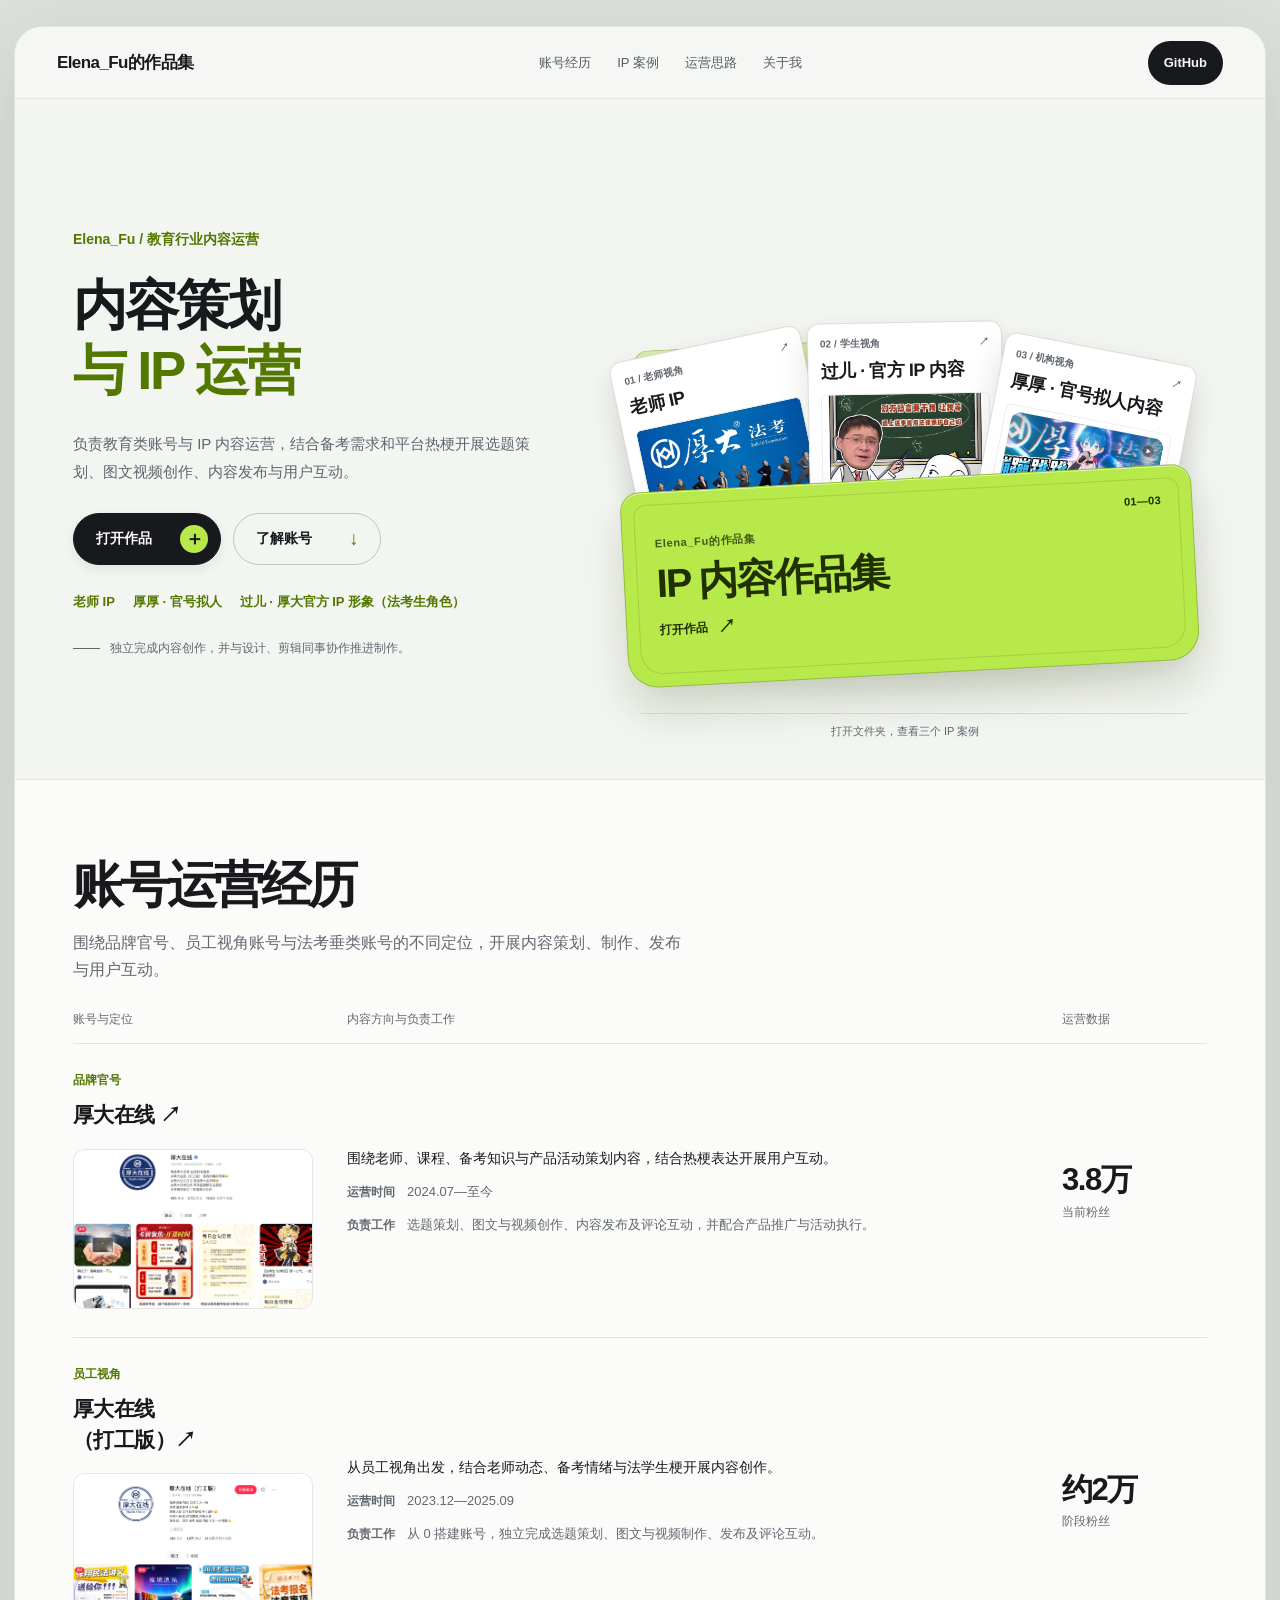
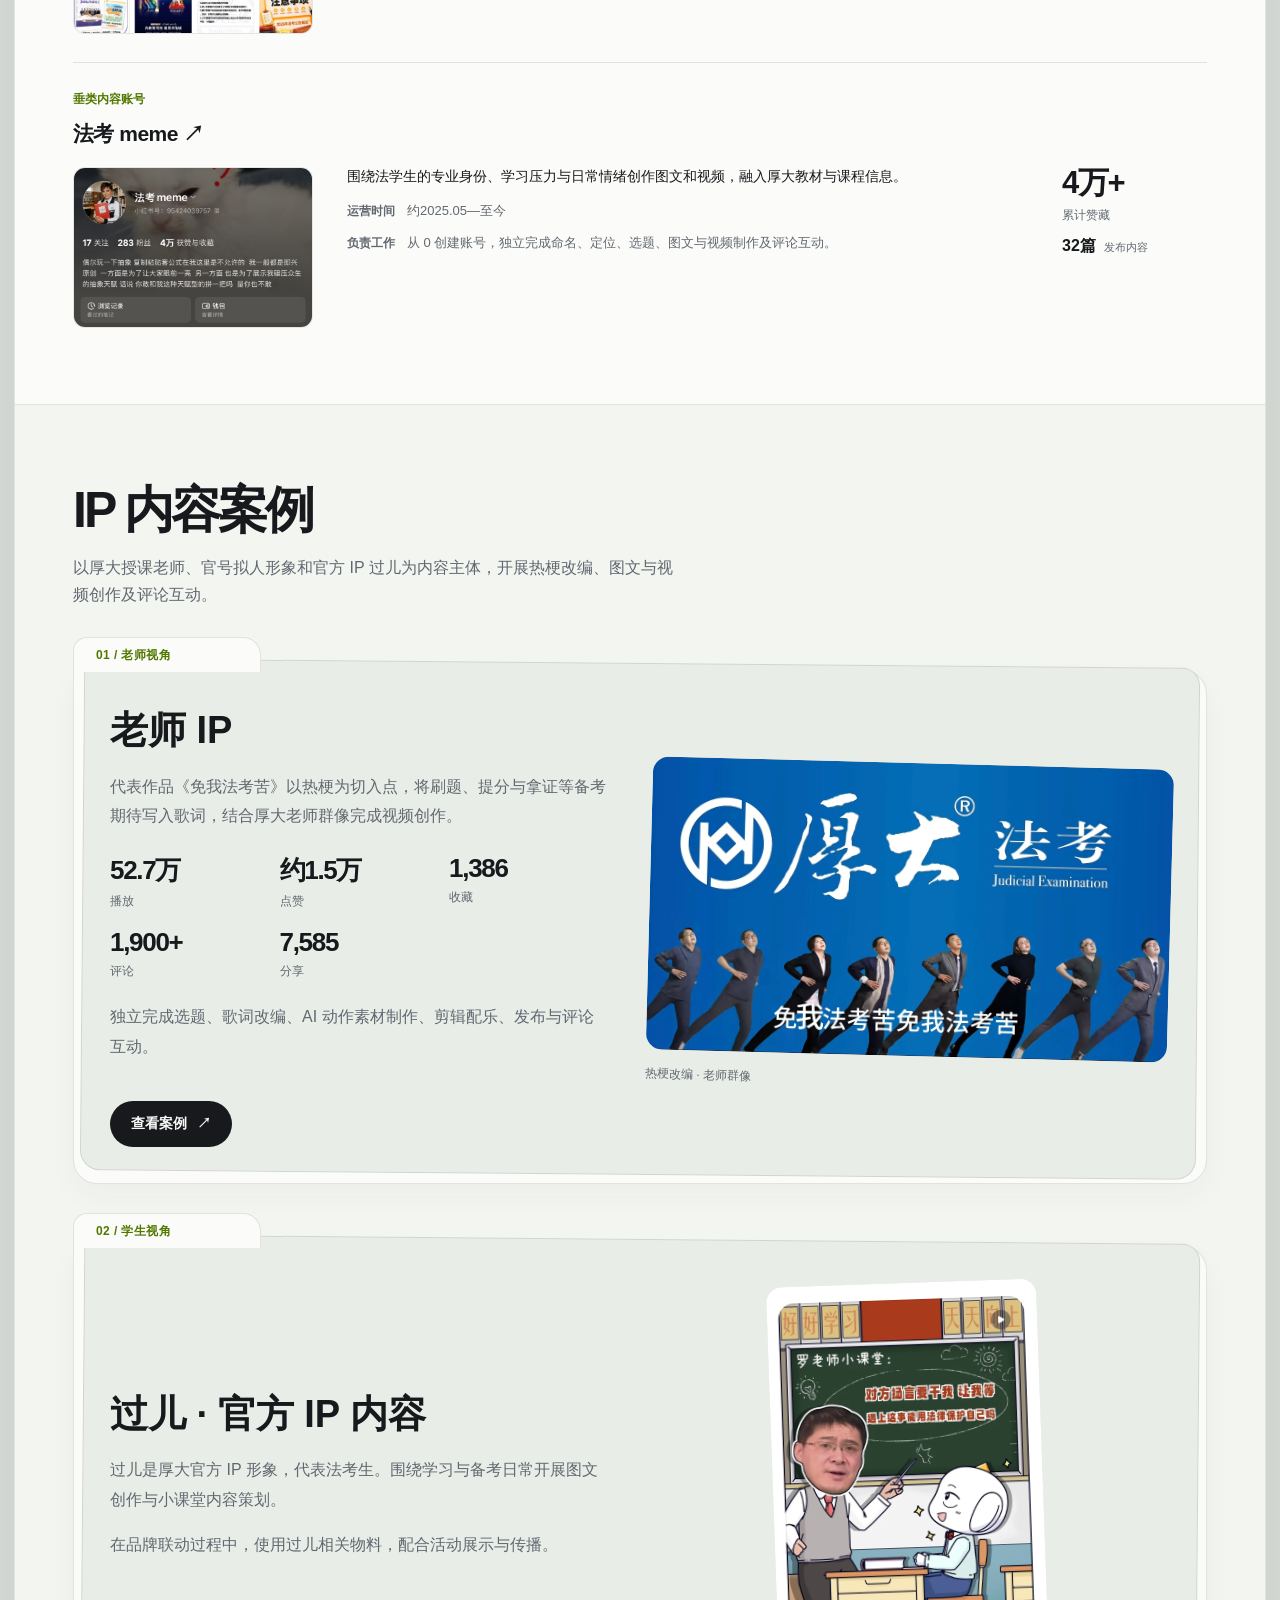
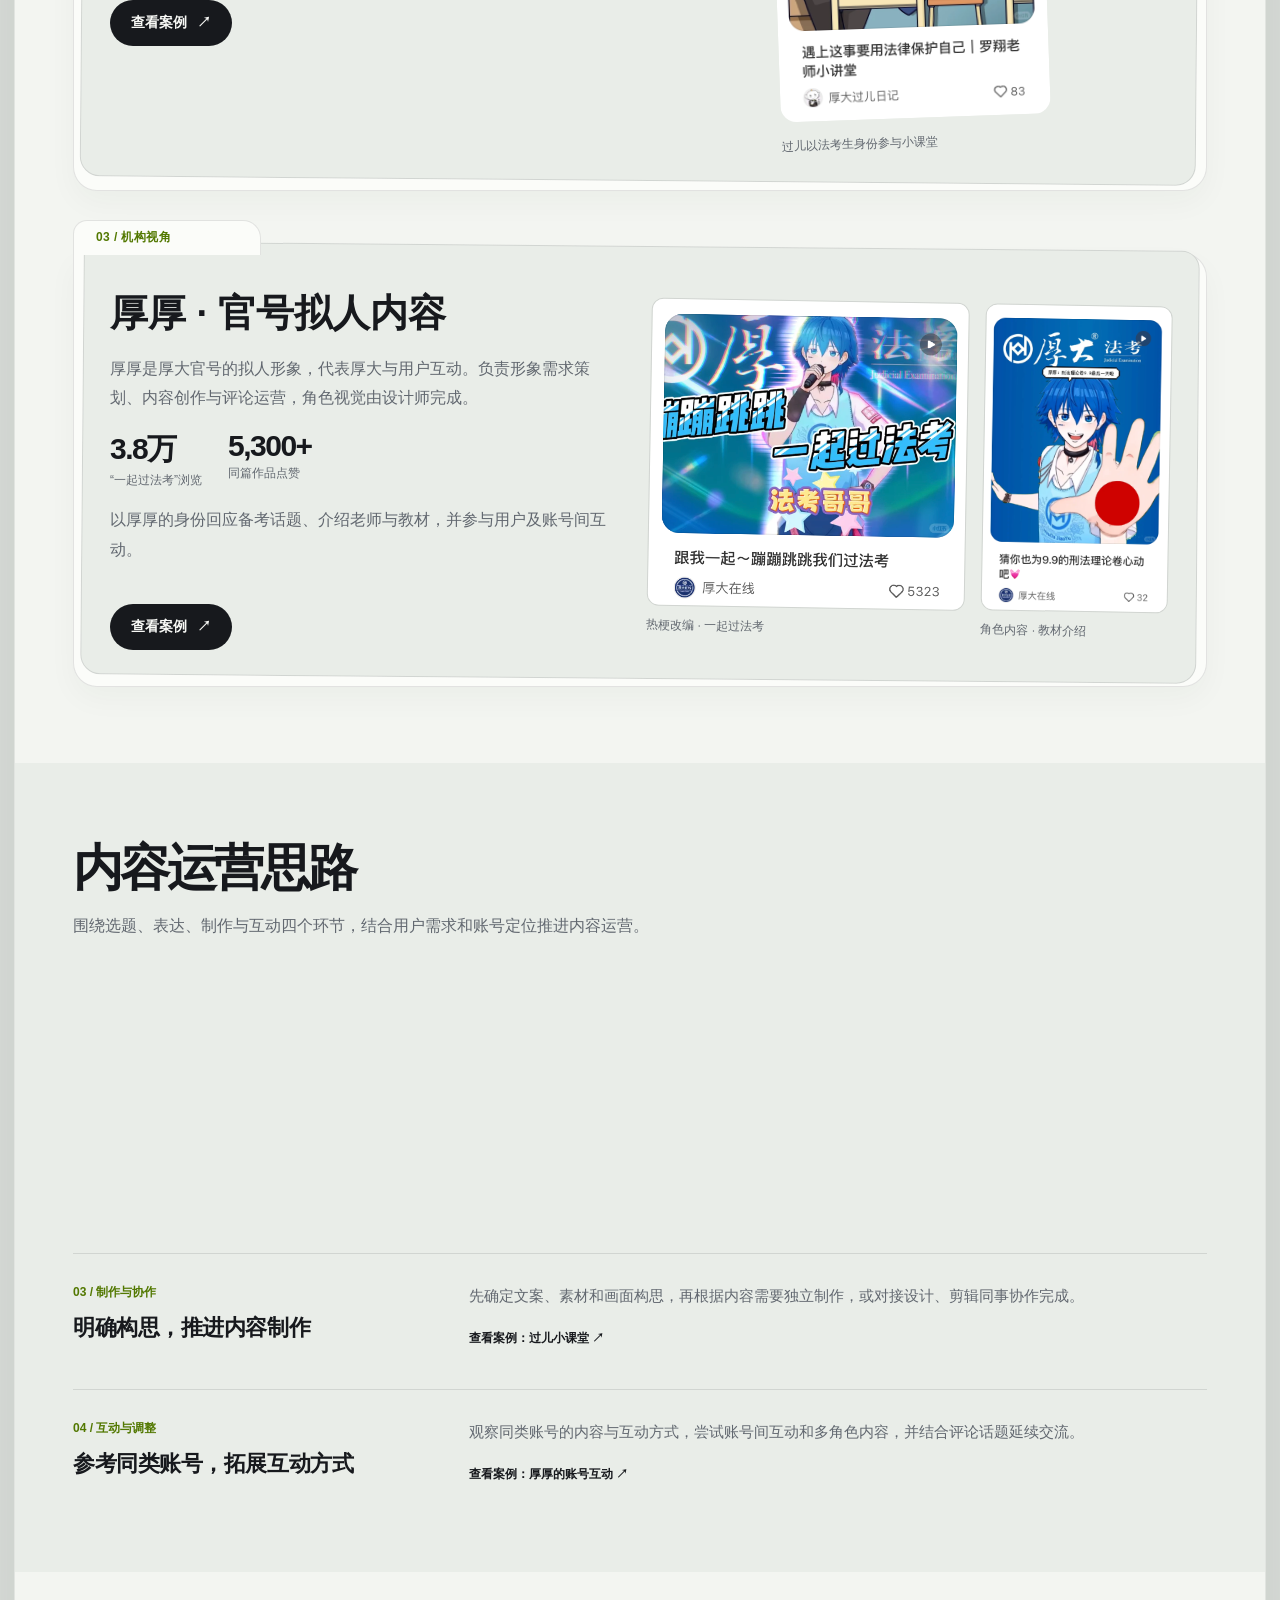
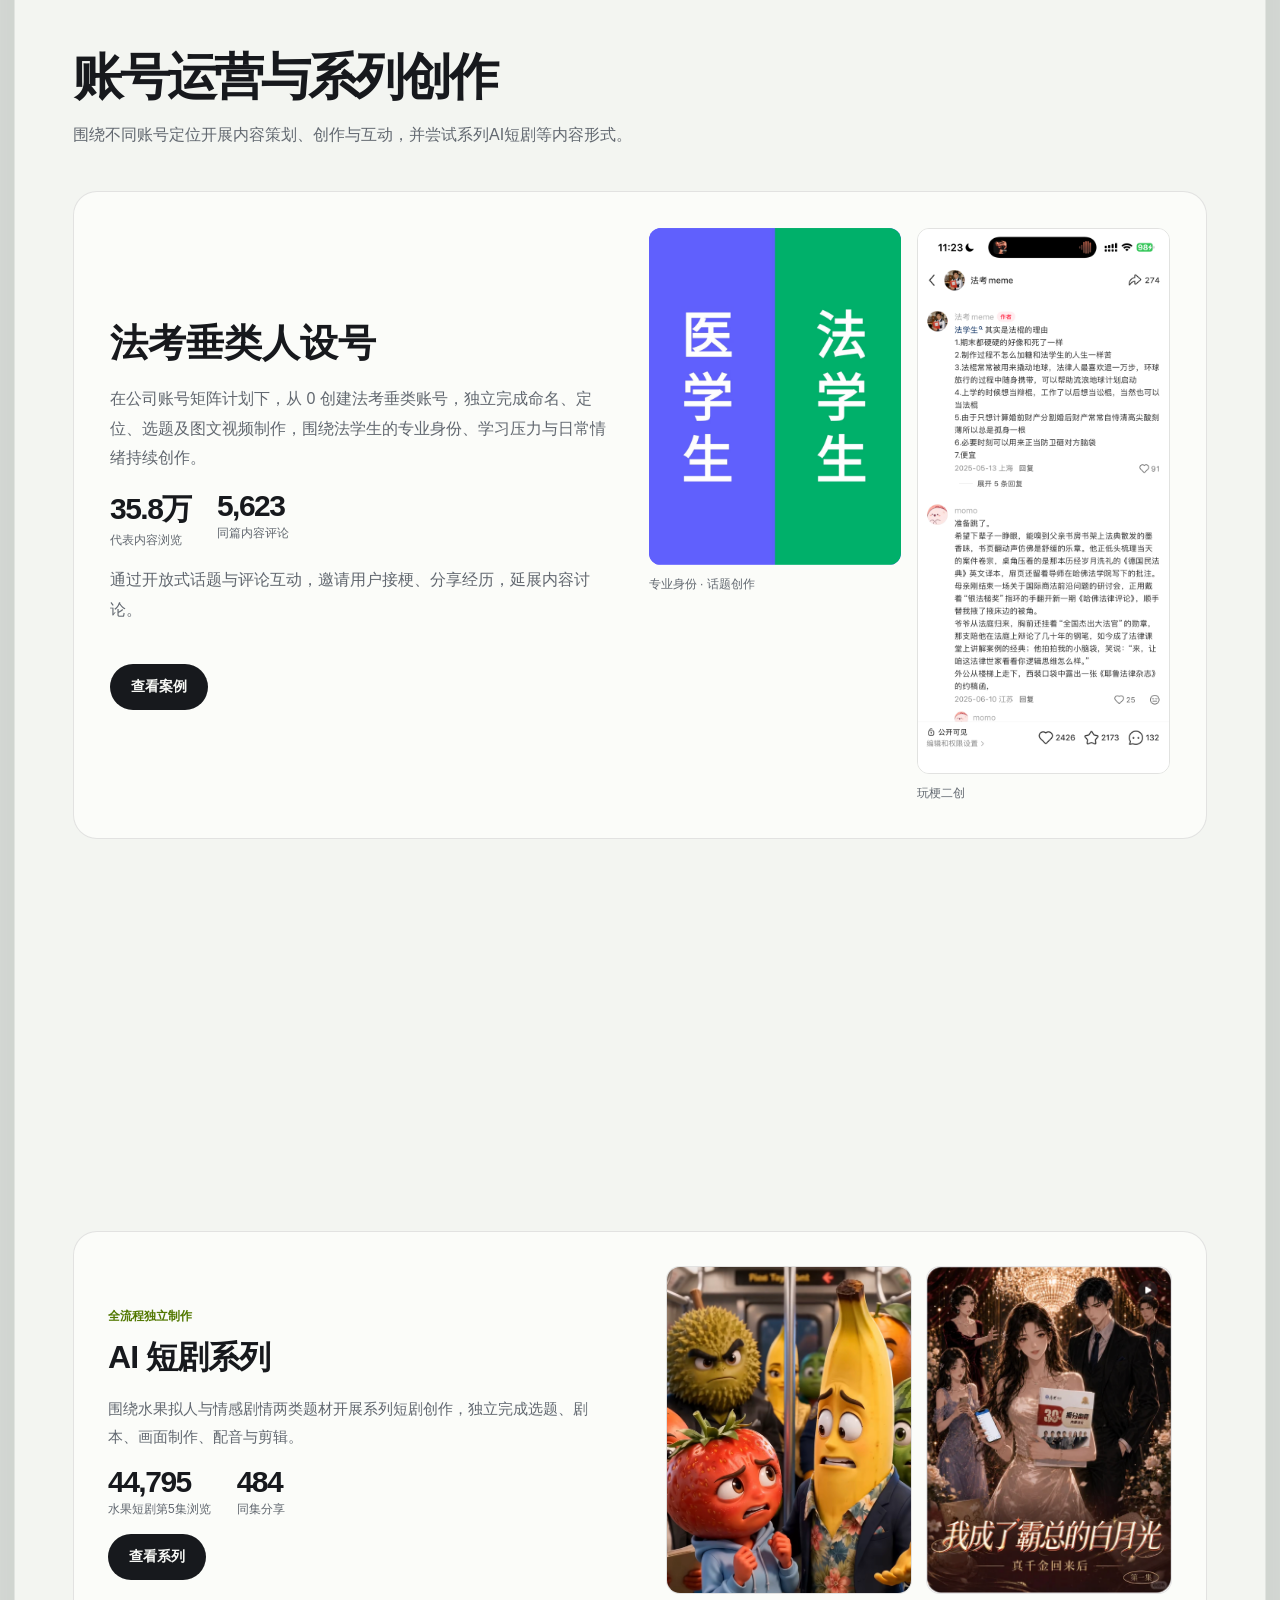
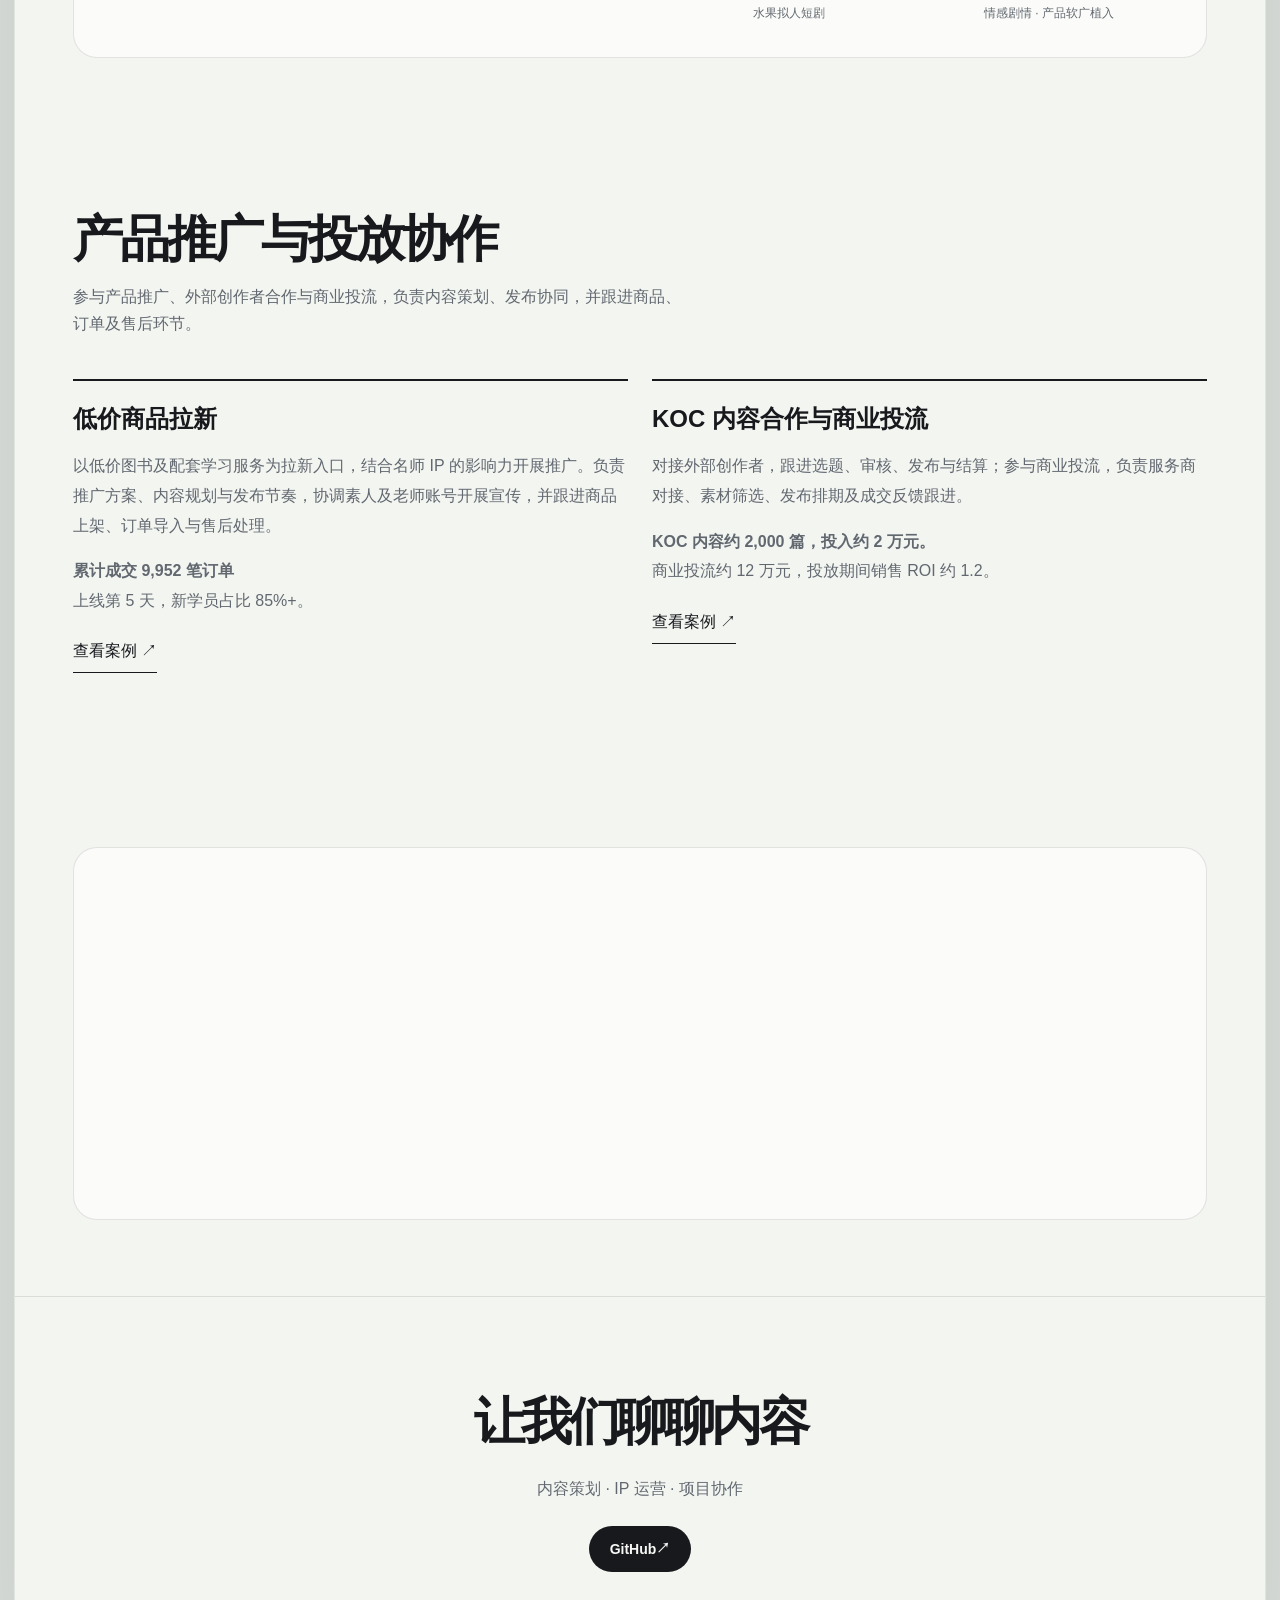
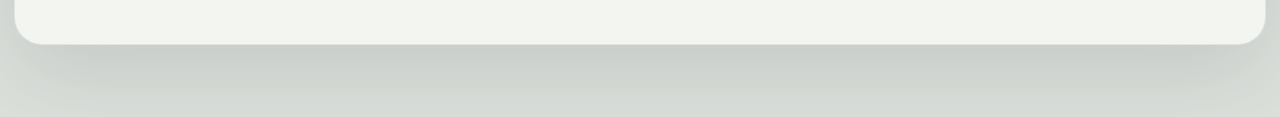
==== commit ef4272eb: "Rebalance about section and make education a compact sidebar" ====
--- a/site/index.html
+++ b/site/index.html
@@ -268,16 +268,22 @@
 
     .about {
       display: grid;
-      grid-template-columns: 1.15fr .85fr;
-      gap: 18px;
-    }
-    .about-main, .about-side { padding: 38px; border-radius: var(--radius); border: 1px solid var(--line); background: rgba(255, 255, 255, .68); }
-    .about-main h2 { max-width: 720px; margin: 0 0 24px; font-size: 48px; line-height: 1.04; letter-spacing: -0.055em; }
-    .about-main p { max-width: 680px; margin: 0; color: var(--muted); line-height: 1.75; }
-    .about-main p + p { margin-top: 16px; }
-    .about-side { background: var(--lime); }
-    .about-side strong { display: block; margin-bottom: 12px; font-size: 28px; }
-    .about-side p { margin: 0; line-height: 1.7; color: #3c4b20; }
+      grid-template-columns: minmax(0, 1fr) 220px;
+      align-items: start;
+      gap: 44px;
+      padding: 40px;
+      border: 1px solid var(--line);
+      border-radius: var(--radius);
+      background: var(--surface);
+    }
+    .about-main, .about-side { min-width: 0; }
+    .about-main h2 { margin: 0 0 22px; font-size: 34px; line-height: 1.3; letter-spacing: -0.045em; }
+    .about-main p { max-width: 760px; margin: 0; color: var(--muted); font-size: 16px; line-height: 1.9; }
+    .about-main h2 + p { color: var(--ink); font-size: 18px; line-height: 1.8; }
+    .about-main p + p { margin-top: 20px; }
+    .about-side { margin-top: 6px; padding: 4px 0 4px 28px; border-left: 1px solid var(--line); }
+    .about-side strong { display: block; margin-bottom: 12px; color: var(--ink); font-size: 22px; line-height: 1.5; letter-spacing: -0.035em; }
+    .about-side p { margin: 0; color: var(--muted); font-size: 15px; line-height: 1.8; }
 
     .contact {
       padding: 92px 58px 72px;
@@ -319,6 +325,10 @@
       .more-work { grid-template-columns: 1fr; grid-template-rows: auto; }
       .work, .work:first-child { grid-row: auto; min-height: 250px; }
       .method, .about { grid-template-columns: 1fr; }
+      .about { gap: 26px; padding: 32px; }
+      .about-main p { max-width: none; }
+      .about-side { margin-top: 0; padding: 22px 0 0; border-left: 0; border-top: 1px solid var(--line); }
+      .about-side strong { margin-bottom: 6px; font-size: 20px; }
     }
 
     @media (max-width: 600px) {
@@ -380,9 +390,9 @@
     .draft-note { padding:15px 28px;background:var(--surface-2);font-size:13px;line-height:1.7; }
     .button,.nav-button { min-height:44px; }
     @media(max-width:1000px){ .lead-case{grid-template-columns:1fr;} .hero{grid-template-columns:1fr 1fr;padding:32px;} .archive{min-height:400px;} .glass{display:none;} .hero-copy h1{font-size:42px;} .nav-links{gap:16px;} .nav{padding:0 24px;} }
-    @media(max-width:767px){ .frame{width:calc(100% - 16px);margin:8px auto 24px;} .hero{grid-template-columns:1fr;padding:36px 24px;} .hero-copy h1{font-size:40px;} .archive{min-height:300px;max-height:320px;margin-top:24px;} .avatar{max-height:310px;width:auto;} .halo{width:280px;height:280px;top:10px;} section.content{padding:52px 24px;} .proof{padding:24px;gap:22px;} .proof strong{font-size:27px;} .lead-case,.brand-case{padding:24px;} .lead-case h3{font-size:32px;} .note-pair img{height:auto;} .note-pair{gap:10px;} .support-links,.ability-line{grid-template-columns:1fr;} .ability-line{gap:12px;} .about-main,.about-side{padding:26px;} .about-main h2{font-size:28px;} .nav{height:64px;padding:0 18px;} .nav-links{display:none;} .brand{font-size:15px;} }
+    @media(max-width:767px){ .frame{width:calc(100% - 16px);margin:8px auto 24px;} .hero{grid-template-columns:1fr;padding:36px 24px;} .hero-copy h1{font-size:40px;} .archive{min-height:300px;max-height:320px;margin-top:24px;} .avatar{max-height:310px;width:auto;} .halo{width:280px;height:280px;top:10px;} section.content{padding:52px 24px;} .proof{padding:24px;gap:22px;} .proof strong{font-size:27px;} .lead-case,.brand-case{padding:24px;} .lead-case h3{font-size:32px;} .note-pair img{height:auto;} .note-pair{gap:10px;} .support-links,.ability-line{grid-template-columns:1fr;} .ability-line{gap:12px;} .about{padding:24px;gap:24px;} .about-main h2{font-size:28px;} .nav{height:64px;padding:0 18px;} .nav-links{display:none;} .brand{font-size:15px;} }
     @media(prefers-reduced-motion:reduce){ html{scroll-behavior:auto;} *,*::before,*::after{animation:none!important;transition:none!important;} }
-    @media(prefers-color-scheme:dark){ :root{--ink:#eff2ea;--muted:#b8c0b2;--paper:#1a1e19;--surface:#252a23;--surface-2:#30372c;--line:#46513e;--lime:#b7e94a;--lime-deep:#c3e784;} body{background:#121611;} .nav{background:rgba(26,30,25,.94);} .nav-links,.hero-copy p,.section-title p,.work p,.about-main p,.contact p{color:var(--muted);} .proof,.about-main{background:var(--surface);} .button.primary,.nav-button,.contact .button{background:var(--lime);color:#17191d;} .button.secondary{background:transparent;border-color:var(--line);} .about-side{color:#17191d;} .about-side p{color:#293419;} }
+    @media(prefers-color-scheme:dark){ :root{--ink:#eff2ea;--muted:#b8c0b2;--paper:#1a1e19;--surface:#252a23;--surface-2:#30372c;--line:#46513e;--lime:#b7e94a;--lime-deep:#c3e784;} body{background:#121611;} .nav{background:rgba(26,30,25,.94);} .nav-links,.hero-copy p,.section-title p,.work p,.about-main p,.contact p{color:var(--muted);} .proof,.about{background:var(--surface);} .button.primary,.nav-button,.contact .button{background:var(--lime);color:#17191d;} .button.secondary{background:transparent;border-color:var(--line);} }
 
     /* IP作品首屏沿用原配色；真实截图承担作品证据，不设置视频播放按钮。 */
     .hero.ip-hero { grid-template-columns:minmax(0,.92fr) minmax(0,1.08fr); gap:46px; padding:46px 58px; min-height:570px; }
@@ -553,4 +563,4 @@
 
 <section class="content" id="more"><div class="section-title"><h2>产品推广与投放协作</h2><p>参与产品推广、外部创作者合作与商业投流，负责内容策划、发布协同，并跟进商品、订单及售后环节。</p></div><div class="support-links"><article><h3>低价商品拉新</h3><p>以低价图书及配套学习服务为拉新入口，结合名师 IP 的影响力开展推广。负责推广方案、内容规划与发布节奏，协调素人及老师账号开展宣传，并跟进商品上架、订单导入与售后处理。</p><p><strong>累计成交 9,952 笔订单</strong><br>上线第 5 天，新学员占比 85%+。</p><a href="project-folder-9r9-yangcong-draft.html">查看案例 ↗</a></article><article><h3>KOC 内容合作与商业投流</h3><p>对接外部创作者，跟进选题、审核、发布与结算；参与商业投流，负责服务商对接、素材筛选、发布排期及成交反馈跟进。</p><p><strong>KOC 内容约 2,000 篇，投入约 2 万元。</strong><br>商业投流约 12 万元，投放期间销售 ROI 约 1.2。</p><a href="project-folder-growth-yangcong-draft.html">查看案例 ↗</a></article></div></section>
 <section class="content" id="about"><div class="about"><article class="about-main"><h2>关于我</h2><p>Elena_Fu，教育行业新媒体与内容运营，主要从事账号运营、IP 内容创作与产品推广。</p><p>擅长结合用户需求、账号定位与平台热梗策划内容，将备考情绪、角色表达与产品信息融入图文和视频创作。能够从选题到成稿把控内容质量，关注文案是否贴近用户、画面是否准确传达创意，以及品牌信息的融入是否自然。</p><p>具备图文、视频及 AI 短剧的独立创作能力，也有统筹 6 人团队的经验，负责内容审核、发布排期与制作协作，推动内容从构思到上线。</p></article><aside class="about-side"><strong>北京印刷学院</strong><p>数字媒体技术<br>全日制本科</p></aside></div></section>
-</main><footer class="contact" id="contact"><h2>让我们聊聊内容</h2><p>内容策划 · IP 运营 · 项目协作</p><a class="button primary" href="https://github.com/elena0401bb/elenafbb" target="_blank" rel="noopener noreferrer">GitHub <span aria-hidden="true">↗</span></a></footer></div><dialog class="image-dialog" id="image-viewer" aria-labelledby="image-viewer-title"><div class="dialog-bar"><h2 id="image-viewer-title">作品原图</h2><button class="dialog-close" type="button" autofocus>关闭</button></div><div class="dialog-media"><img id="image-viewer-image" alt=""></div></dialog><script src="ip-case.js"></script><script src="portfolio-motion.js"></script></body></html>+</main><footer class="contact" id="contact"><h2>让我们聊聊内容</h2><p>内容策划 · IP 运营 · 项目协作</p><a class="button primary" href="https://github.com/elena0401bb/elenafbb" target="_blank" rel="noopener noreferrer">GitHub <span aria-hidden="true">↗</span></a></footer></div><dialog class="image-dialog" id="image-viewer" aria-labelledby="image-viewer-title"><div class="dialog-bar"><h2 id="image-viewer-title">作品原图</h2><button class="dialog-close" type="button" autofocus>关闭</button></div><div class="dialog-media"><img id="image-viewer-image" alt=""></div></dialog><script src="ip-case.js"></script><script src="portfolio-motion.js"></script></body></html>
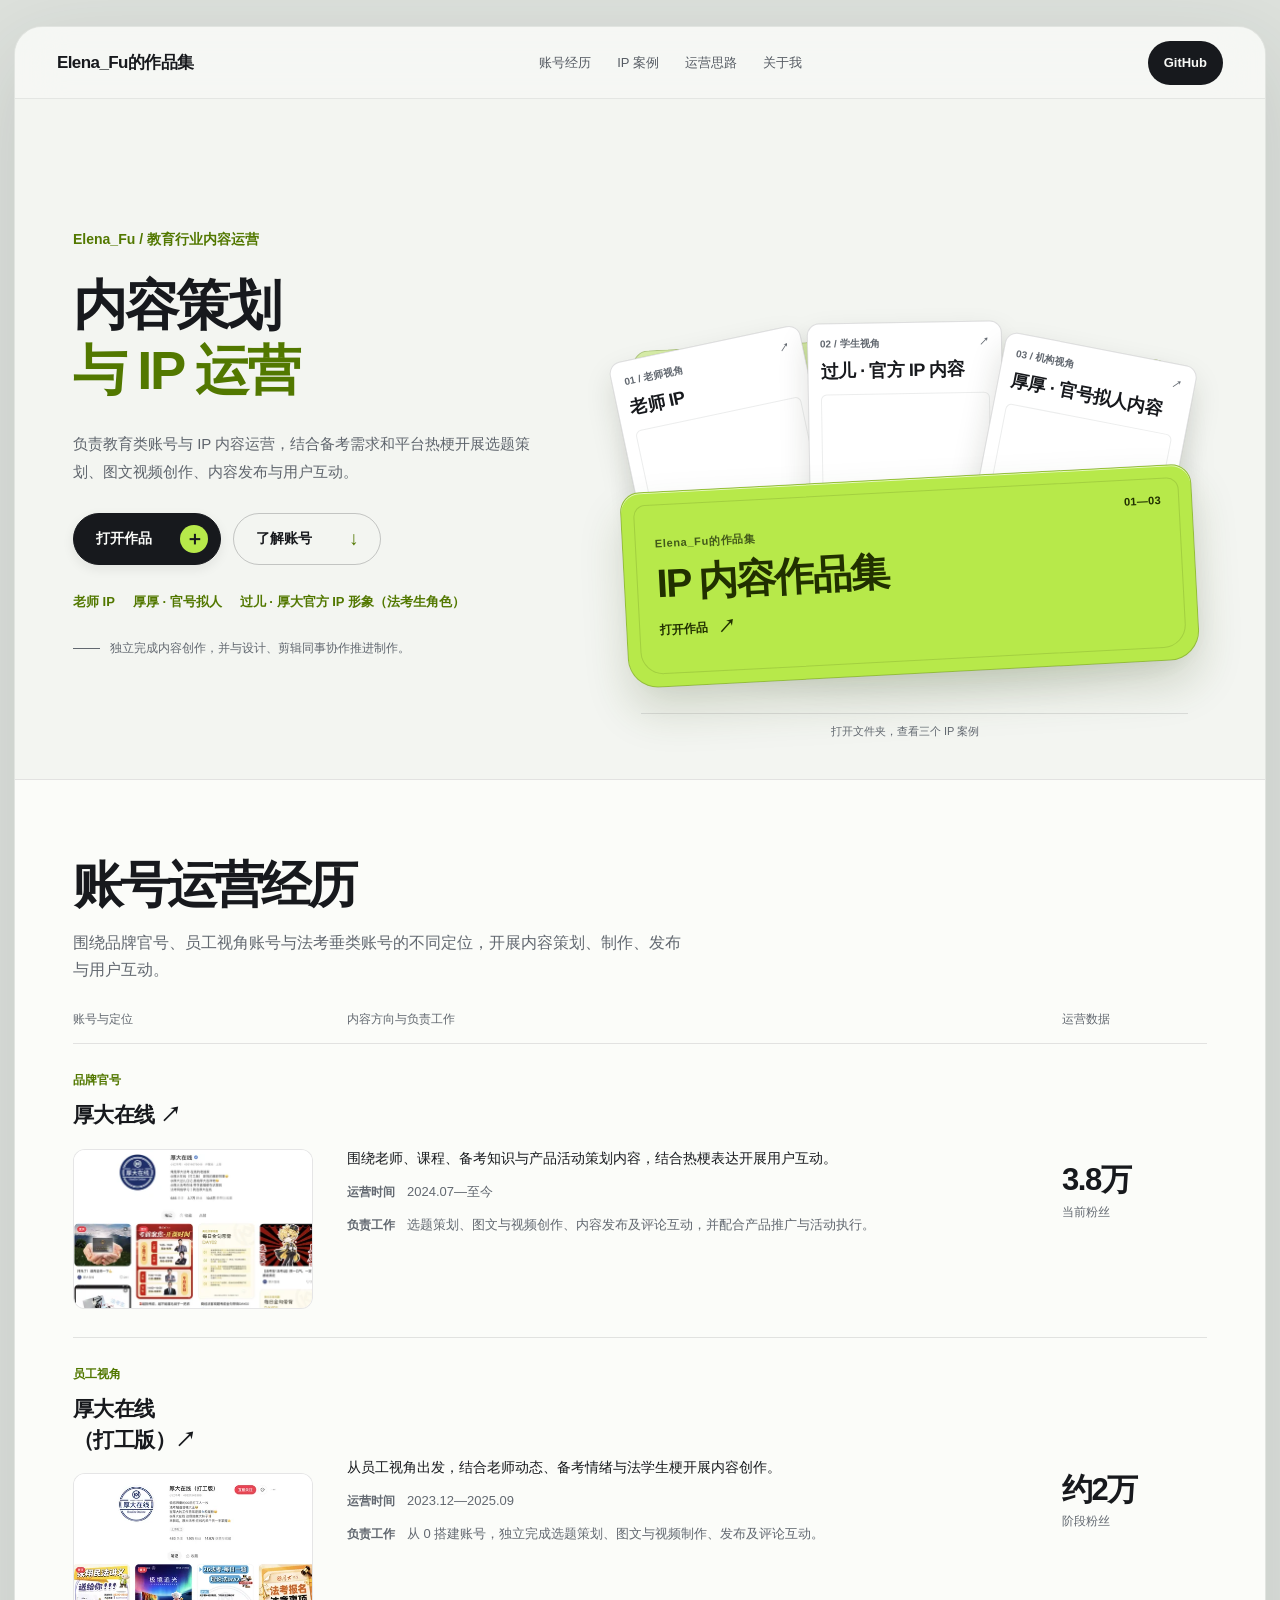
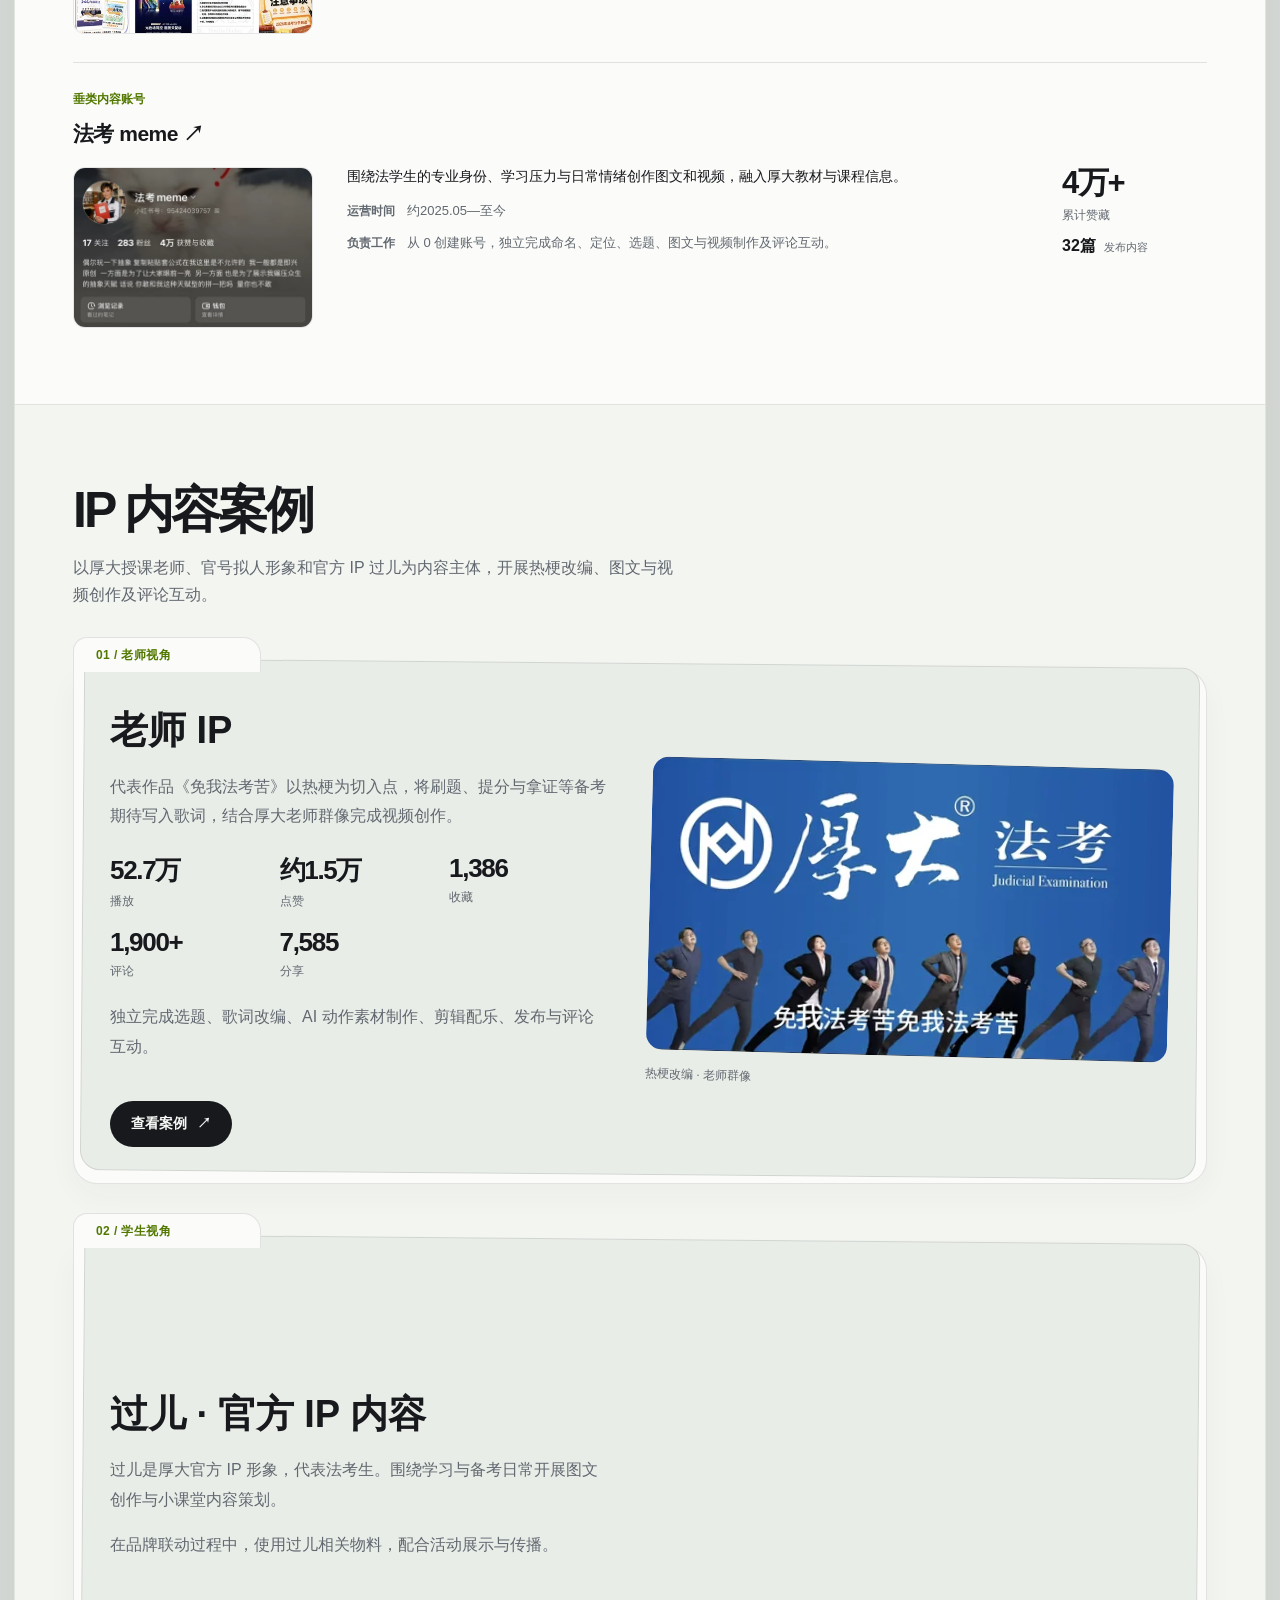
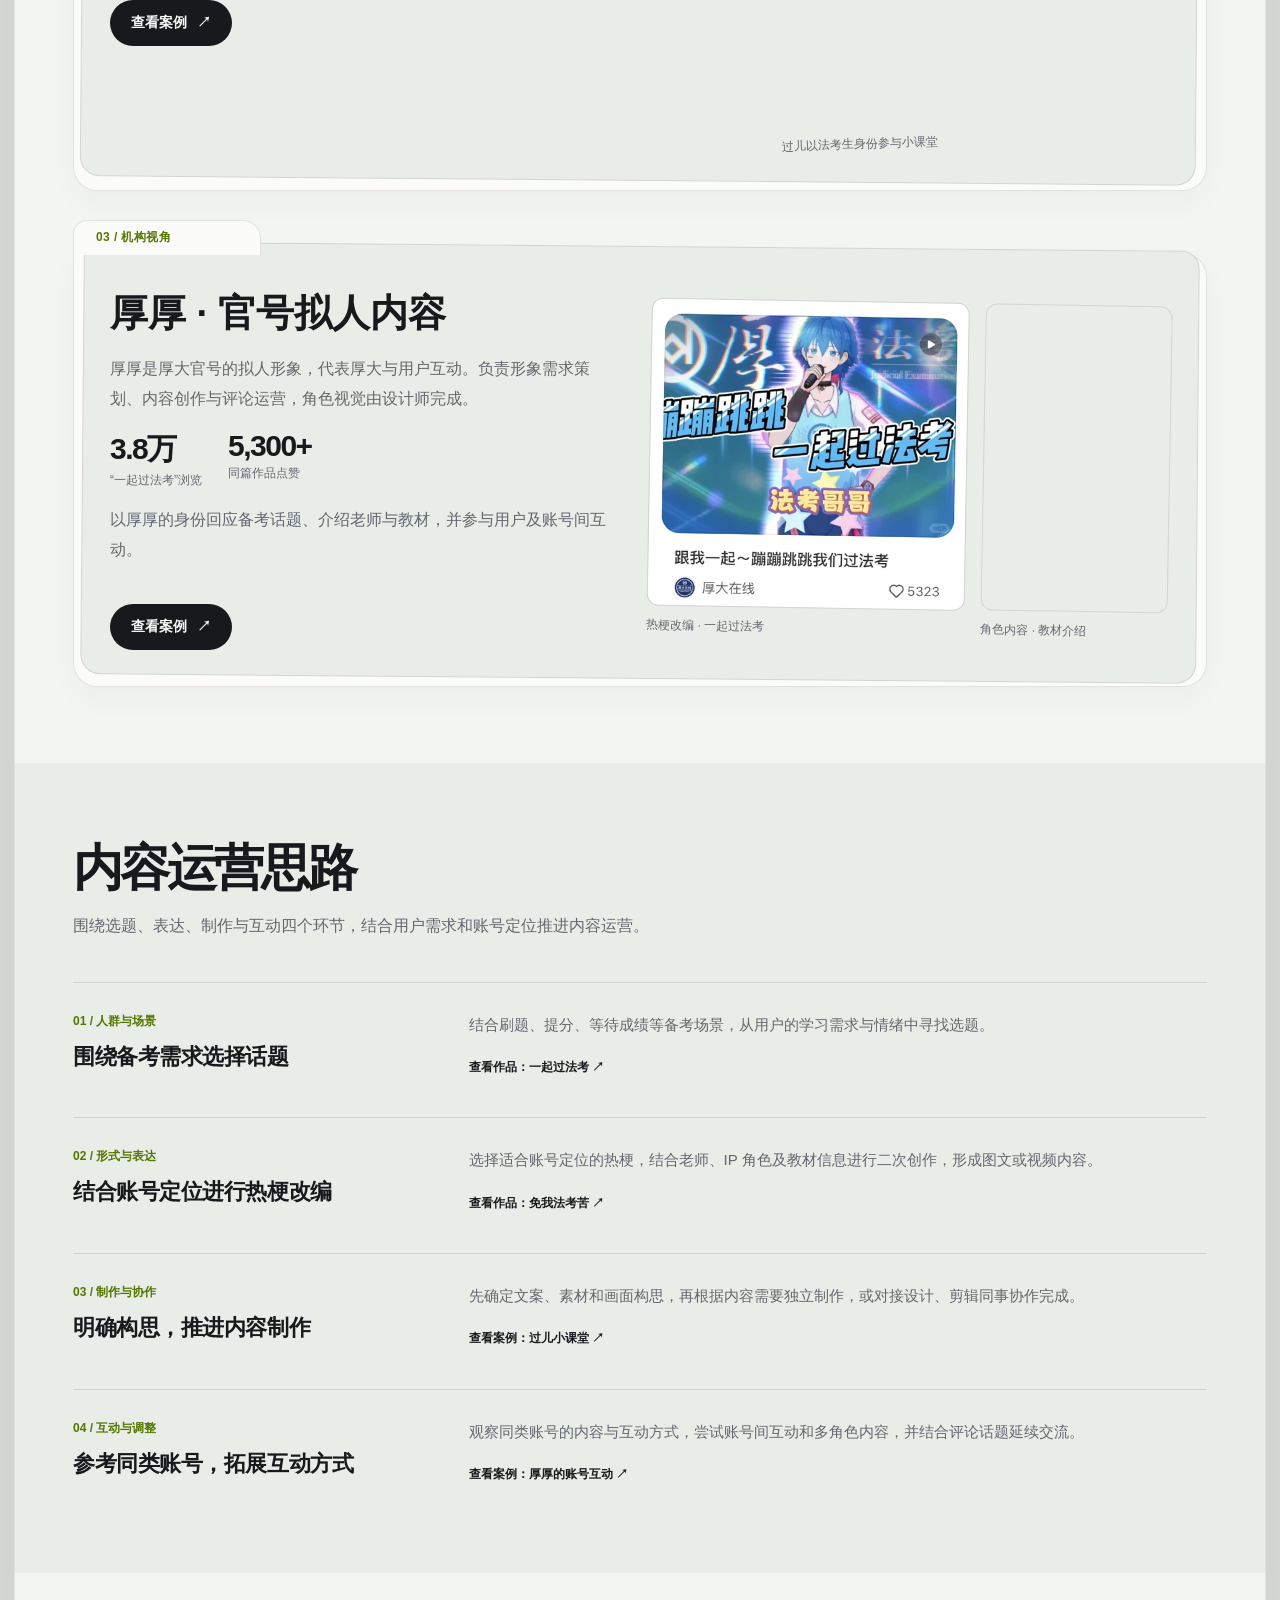
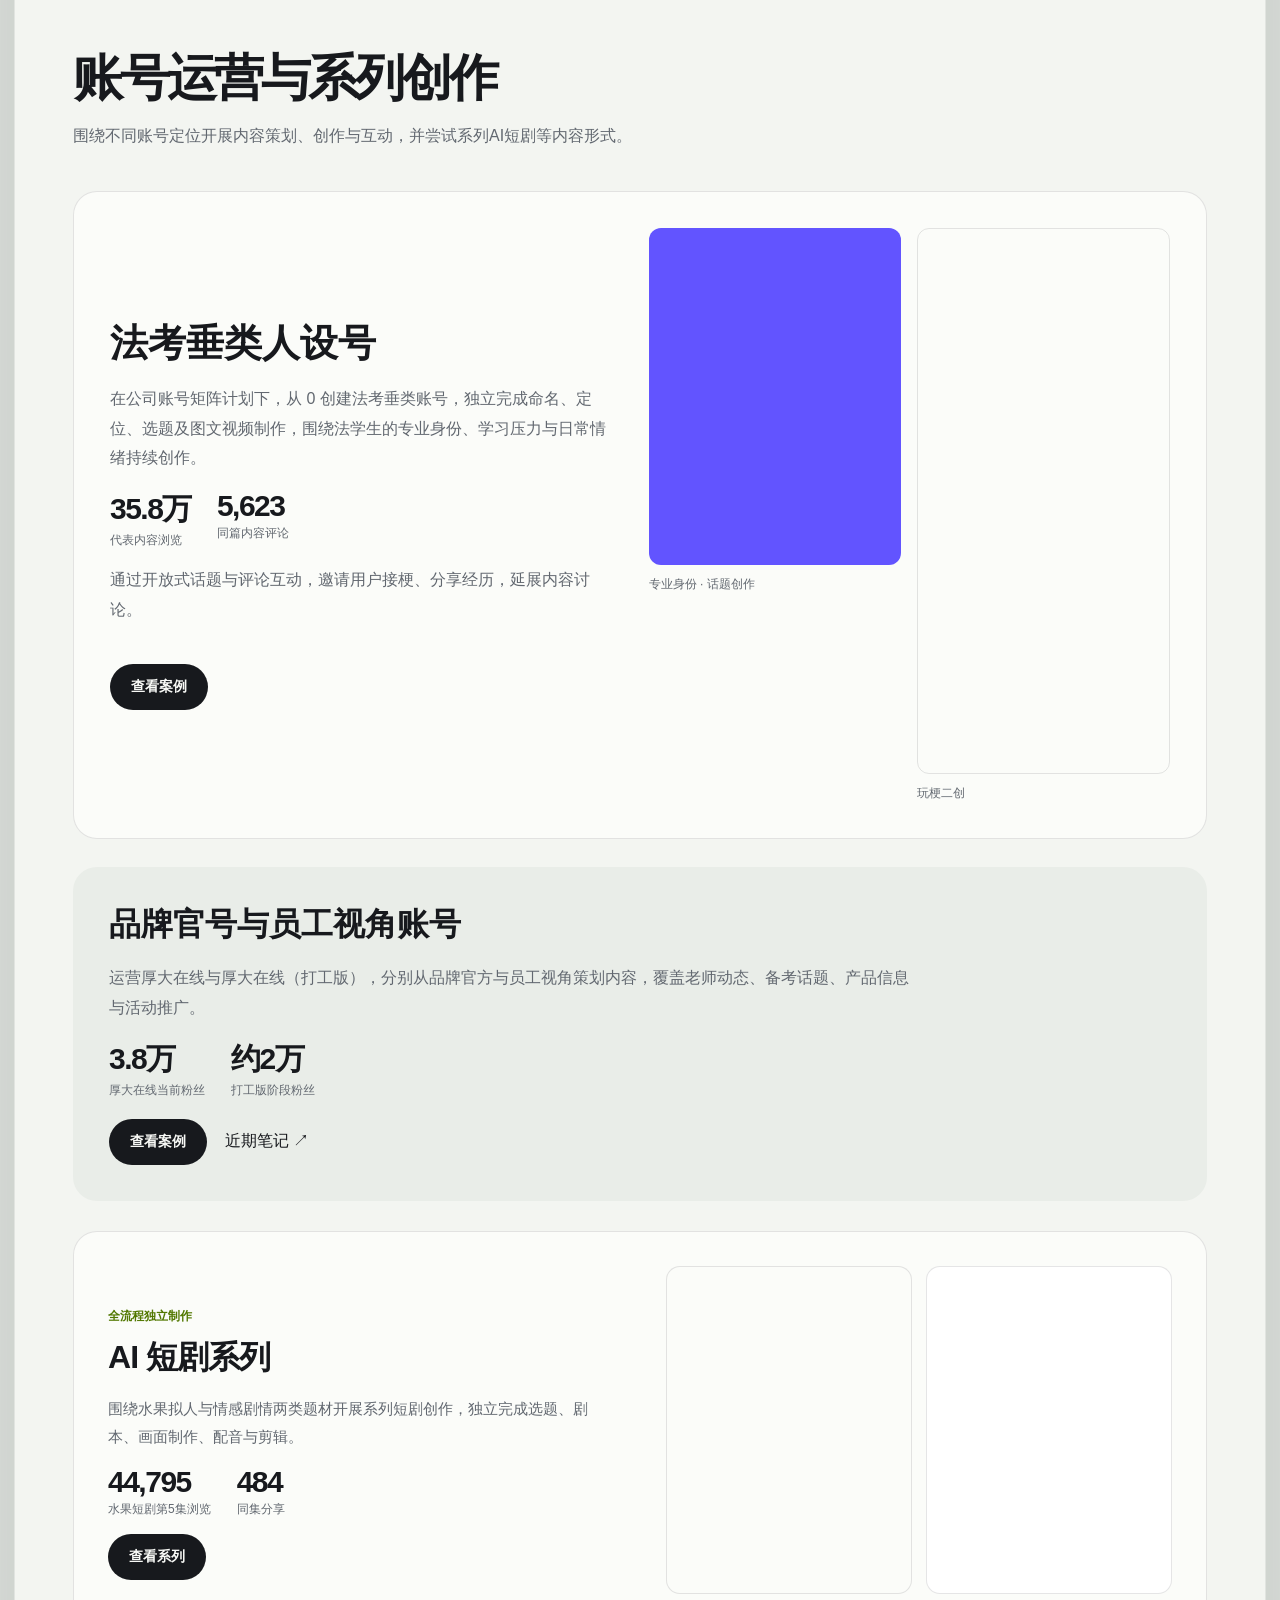
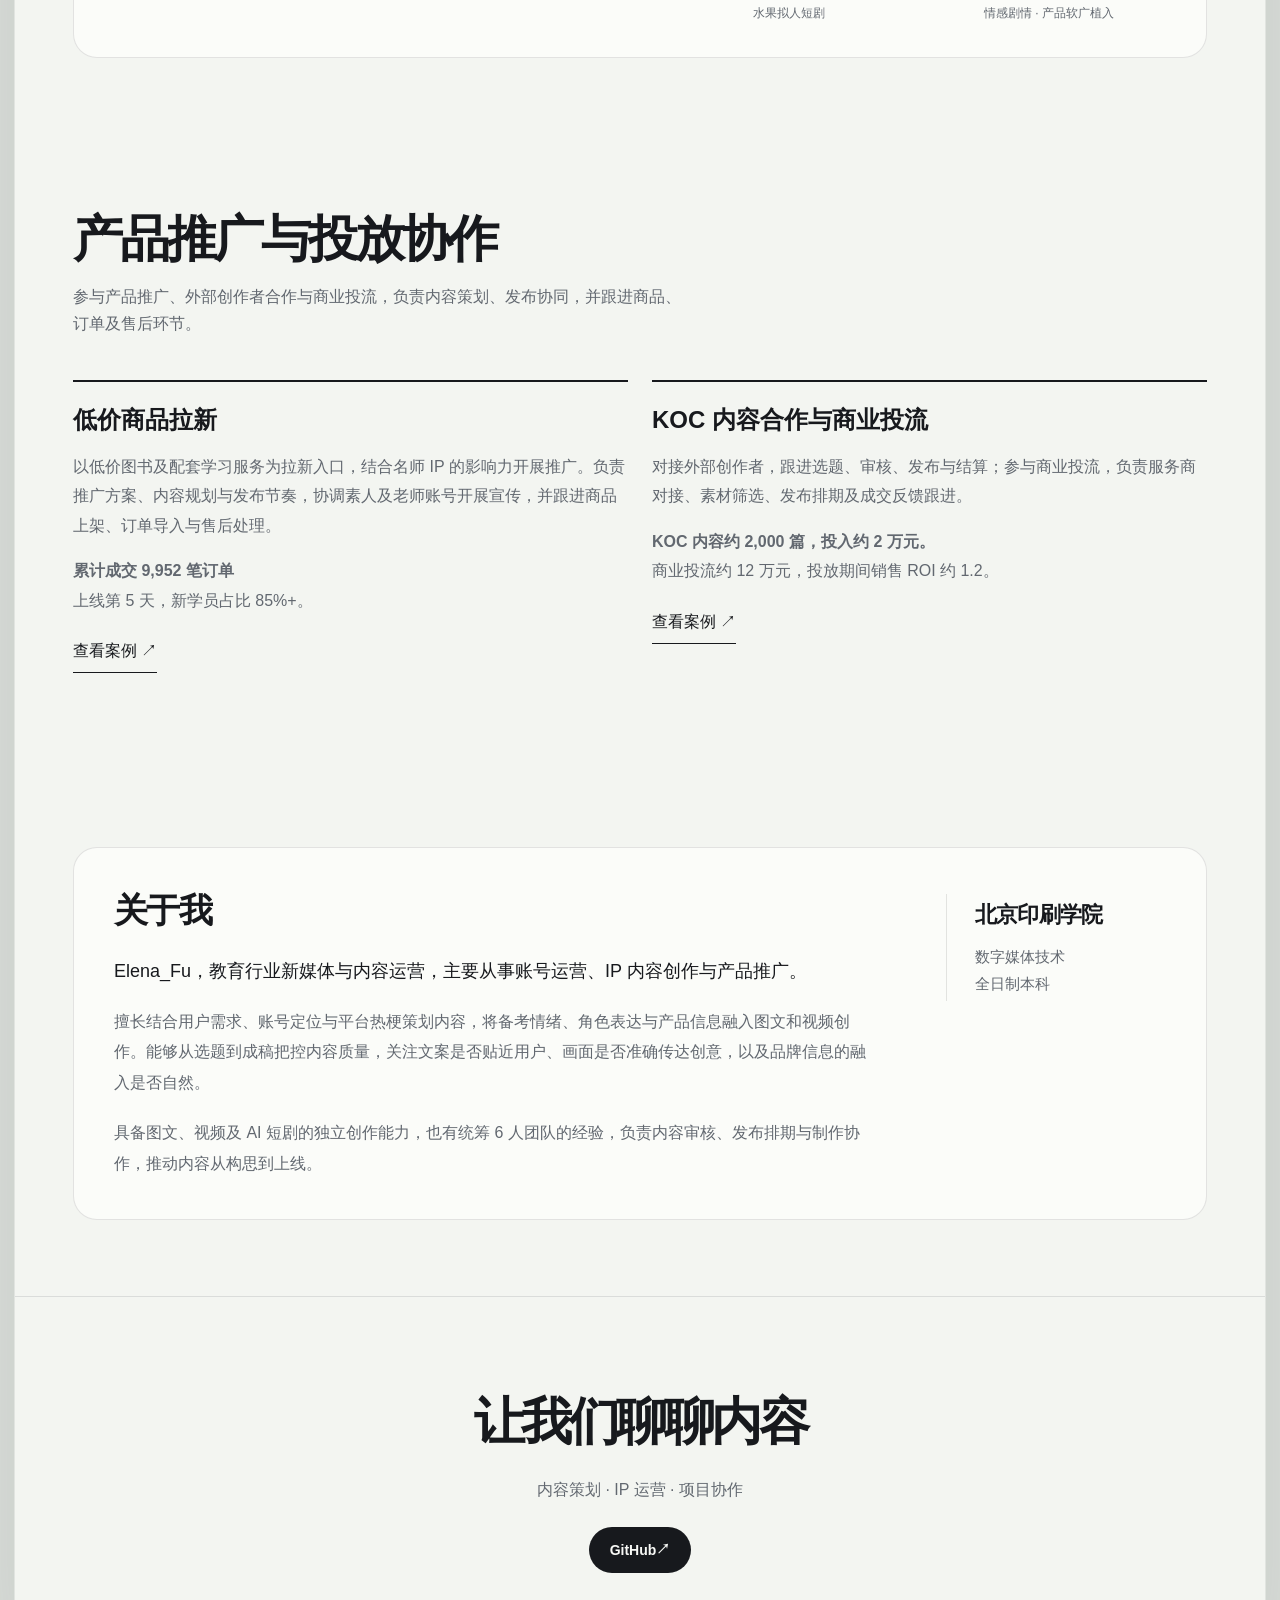
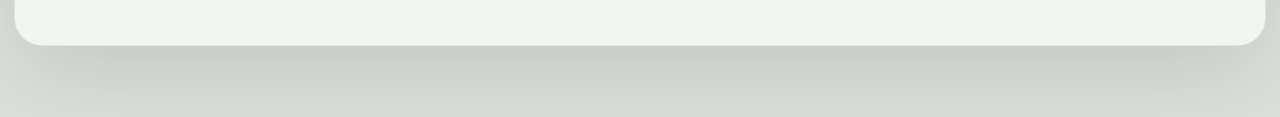
==== commit 06603e16: "Optimize portfolio images for mobile loading" ====
--- a/site/index.html
+++ b/site/index.html
@@ -534,9 +534,9 @@
   <div class="archive-floor" aria-hidden="true"></div><div class="archive-back" aria-hidden="true"><span class="archive-tab">精选作品</span></div><div class="archive-liner" aria-hidden="true"></div>
   <button class="archive-front" type="button" data-archive-toggle data-open-label="打开作品" data-close-label="收起作品" aria-expanded="false" aria-controls="archive-sheets"><small>Elena_Fu的作品集</small><strong>IP 内容作品集</strong><span class="archive-front-label" data-toggle-label>打开作品</span><span class="archive-index" aria-hidden="true">01—03</span></button>
   <div class="archive-sheets" id="archive-sheets">
-   <a class="archive-sheet teacher-sheet" href="project-folder-teacher-ip-yangcong-draft.html" aria-label="打开老师IP案例：免我法考苦"><span class="sheet-type">01 / 老师视角 <span aria-hidden="true">↗</span></span><h2>老师 IP</h2><div class="sheet-image"><img src="houda-online-viral-04.jpg" alt="老师群像演绎免我法考苦" width="1080" height="2520" fetchpriority="high"></div><span class="sheet-foot"><span>热梗改编</span><b>52.7万 播放</b></span></a>
-   <a class="archive-sheet guoer-sheet" href="project-folder-guoer-ip-yangcong-draft.html" aria-label="打开过儿IP案例：法考生角色的内容策划与物料应用"><span class="sheet-type">02 / 学生视角 <span aria-hidden="true">↗</span></span><h2>过儿 · 官方 IP 内容</h2><div class="sheet-image"><img src="ip-assets/guoer-classroom-sample.png" alt="过儿坐在课桌前听老师讲解" width="554" height="892"></div><span class="sheet-foot"><span>内容创作</span><b>物料应用</b></span></a>
-   <a class="archive-sheet houhou-sheet" href="project-folder-houhou-ip-yangcong-draft.html" aria-label="打开厚厚IP案例：厚大官号拟人形象与内容运营"><span class="sheet-type">03 / 机构视角 <span aria-hidden="true">↗</span></span><h2>厚厚 · 官号拟人内容</h2><div class="sheet-image"><img src="ip-assets/houhou-trend-11.png" alt="蓝色账号角色厚厚的一起过法考作品" width="576" height="558"></div><span class="sheet-foot"><span>内容创作</span><b>评论互动</b></span></a>
+   <a class="archive-sheet teacher-sheet" href="project-folder-teacher-ip-yangcong-draft.html" aria-label="打开老师IP案例：免我法考苦"><span class="sheet-type">01 / 老师视角 <span aria-hidden="true">↗</span></span><h2>老师 IP</h2><div class="sheet-image"><img src="_images/f0b98be600c12776-800.webp" alt="老师群像演绎免我法考苦" width="1080" height="2520" data-original-src="houda-online-viral-04.jpg" srcset="_images/f0b98be600c12776-480.webp 480w, _images/f0b98be600c12776-800.webp 800w, _images/f0b98be600c12776-1080.webp 1080w" sizes="(max-width: 767px) 66vw, (max-width: 1100px) 30vw, 380px" loading="eager" decoding="async" fetchpriority="high"></div><span class="sheet-foot"><span>热梗改编</span><b>52.7万 播放</b></span></a>
+   <a class="archive-sheet guoer-sheet" href="project-folder-guoer-ip-yangcong-draft.html" aria-label="打开过儿IP案例：法考生角色的内容策划与物料应用"><span class="sheet-type">02 / 学生视角 <span aria-hidden="true">↗</span></span><h2>过儿 · 官方 IP 内容</h2><div class="sheet-image"><img src="_images/27a5662292dced0b-554.webp" alt="过儿坐在课桌前听老师讲解" width="554" height="892" data-original-src="ip-assets/guoer-classroom-sample.png" srcset="_images/27a5662292dced0b-480.webp 480w, _images/27a5662292dced0b-554.webp 554w" sizes="(max-width: 767px) 66vw, (max-width: 1100px) 30vw, 380px" loading="eager" decoding="async"></div><span class="sheet-foot"><span>内容创作</span><b>物料应用</b></span></a>
+   <a class="archive-sheet houhou-sheet" href="project-folder-houhou-ip-yangcong-draft.html" aria-label="打开厚厚IP案例：厚大官号拟人形象与内容运营"><span class="sheet-type">03 / 机构视角 <span aria-hidden="true">↗</span></span><h2>厚厚 · 官号拟人内容</h2><div class="sheet-image"><img src="_images/a2f81e554f14542d-576.webp" alt="蓝色账号角色厚厚的一起过法考作品" width="576" height="558" data-original-src="ip-assets/houhou-trend-11.png" srcset="_images/a2f81e554f14542d-480.webp 480w, _images/a2f81e554f14542d-576.webp 576w" sizes="(max-width: 767px) 66vw, (max-width: 1100px) 30vw, 380px" loading="eager" decoding="async"></div><span class="sheet-foot"><span>内容创作</span><b>评论互动</b></span></a>
   </div><p class="archive-instruction" data-archive-hint>打开文件夹，查看三个 IP 案例</p>
  </div>
 </header>
@@ -545,21 +545,21 @@
 <section class="content account-overview" id="accounts" aria-labelledby="accounts-heading">
  <div class="section-title"><h2 id="accounts-heading">账号运营经历</h2><p>围绕品牌官号、员工视角账号与法考垂类账号的不同定位，开展内容策划、制作、发布与用户互动。</p></div>
  <div class="account-summary-head" aria-hidden="true"><span>账号与定位</span><span>内容方向与负责工作</span><span>运营数据</span></div>
- <article class="account-summary-row" aria-labelledby="account-houda"><div class="account-identity"><span>品牌官号</span><h3 id="account-houda"><a href="project-folder-houda-official-yangcong-draft.html#accounts">厚大在线 ↗</a></h3><a class="account-preview image-link" href="houda-online-profile-current.png" data-lightbox aria-haspopup="dialog" data-caption="厚大在线 · 账号主页" aria-label="放大查看厚大在线账号主页"><img src="houda-online-profile-current.png" alt="厚大在线的账号主页，展示账号介绍与已发布内容" width="2104" height="1432" loading="lazy"></a></div><div class="account-scope"><p>围绕老师、课程、备考知识与产品活动策划内容，结合热梗表达开展用户互动。</p><p class="account-role"><b>运营时间</b>2024.07—至今</p><p class="account-role"><b>负责工作</b>选题策划、图文与视频创作、内容发布及评论互动，并配合产品推广与活动执行。</p></div><dl class="account-numbers"><div><dt>当前粉丝</dt><dd>3.8万</dd></div></dl></article>
- <article class="account-summary-row" aria-labelledby="account-work-title"><div class="account-identity"><span>员工视角</span><h3 id="account-work-title"><a href="project-folder-houda-official-yangcong-draft.html#accounts">厚大在线<br>（打工版）↗</a></h3><a class="account-preview image-link" href="houda-work-profile-current.png" data-lightbox aria-haspopup="dialog" data-caption="厚大在线（打工版） · 账号主页" aria-label="放大查看厚大在线（打工版）账号主页"><img src="houda-work-profile-current.png" alt="厚大在线（打工版）的账号主页，展示账号介绍与已发布内容" width="2154" height="1394" loading="lazy"></a></div><div class="account-scope"><p>从员工视角出发，结合老师动态、备考情绪与法学生梗开展内容创作。</p><p class="account-role"><b>运营时间</b>2023.12—2025.09</p><p class="account-role"><b>负责工作</b>从 0 搭建账号，独立完成选题策划、图文与视频制作、发布及评论互动。</p></div><dl class="account-numbers"><div><dt>阶段粉丝</dt><dd>约2万</dd></div></dl></article>
- <article class="account-summary-row" aria-labelledby="account-meme"><div class="account-identity"><span>垂类内容账号</span><h3 id="account-meme"><a href="project-folder-fakao-meme-yangcong-draft.html">法考 meme ↗</a></h3><a class="account-preview image-link portrait-profile" href="fakao-meme-profile.png" data-lightbox aria-haspopup="dialog" data-caption="法考 meme · 账号主页" aria-label="放大查看法考 meme账号主页"><img src="fakao-meme-profile.png" alt="法考 meme的账号主页，展示账号介绍与已发布内容" width="1320" height="2868" loading="lazy"></a></div><div class="account-scope"><p>围绕法学生的专业身份、学习压力与日常情绪创作图文和视频，融入厚大教材与课程信息。</p><p class="account-role"><b>运营时间</b>约2025.05—至今</p><p class="account-role"><b>负责工作</b>从 0 创建账号，独立完成命名、定位、选题、图文与视频制作及评论互动。</p></div><dl class="account-numbers"><div><dt>累计赞藏</dt><dd>4万+</dd></div><div class="account-secondary"><dt>发布内容</dt><dd>32篇</dd></div></dl></article>
+ <article class="account-summary-row" aria-labelledby="account-houda"><div class="account-identity"><span>品牌官号</span><h3 id="account-houda"><a href="project-folder-houda-official-yangcong-draft.html#accounts">厚大在线 ↗</a></h3><a class="account-preview image-link" href="houda-online-profile-current.png" data-lightbox aria-haspopup="dialog" data-caption="厚大在线 · 账号主页" aria-label="放大查看厚大在线账号主页"><img src="_images/317e4663f54d22fd-800.webp" alt="厚大在线的账号主页，展示账号介绍与已发布内容" width="2104" height="1432" loading="lazy" data-original-src="houda-online-profile-current.png" srcset="_images/317e4663f54d22fd-480.webp 480w, _images/317e4663f54d22fd-800.webp 800w, _images/317e4663f54d22fd-1280.webp 1280w" sizes="(max-width: 767px) 48vw, 240px" decoding="async"></a></div><div class="account-scope"><p>围绕老师、课程、备考知识与产品活动策划内容，结合热梗表达开展用户互动。</p><p class="account-role"><b>运营时间</b>2024.07—至今</p><p class="account-role"><b>负责工作</b>选题策划、图文与视频创作、内容发布及评论互动，并配合产品推广与活动执行。</p></div><dl class="account-numbers"><div><dt>当前粉丝</dt><dd>3.8万</dd></div></dl></article>
+ <article class="account-summary-row" aria-labelledby="account-work-title"><div class="account-identity"><span>员工视角</span><h3 id="account-work-title"><a href="project-folder-houda-official-yangcong-draft.html#accounts">厚大在线<br>（打工版）↗</a></h3><a class="account-preview image-link" href="houda-work-profile-current.png" data-lightbox aria-haspopup="dialog" data-caption="厚大在线（打工版） · 账号主页" aria-label="放大查看厚大在线（打工版）账号主页"><img src="_images/2028614c0d565507-800.webp" alt="厚大在线（打工版）的账号主页，展示账号介绍与已发布内容" width="2154" height="1394" loading="lazy" data-original-src="houda-work-profile-current.png" srcset="_images/2028614c0d565507-480.webp 480w, _images/2028614c0d565507-800.webp 800w, _images/2028614c0d565507-1280.webp 1280w" sizes="(max-width: 767px) 48vw, 240px" decoding="async"></a></div><div class="account-scope"><p>从员工视角出发，结合老师动态、备考情绪与法学生梗开展内容创作。</p><p class="account-role"><b>运营时间</b>2023.12—2025.09</p><p class="account-role"><b>负责工作</b>从 0 搭建账号，独立完成选题策划、图文与视频制作、发布及评论互动。</p></div><dl class="account-numbers"><div><dt>阶段粉丝</dt><dd>约2万</dd></div></dl></article>
+ <article class="account-summary-row" aria-labelledby="account-meme"><div class="account-identity"><span>垂类内容账号</span><h3 id="account-meme"><a href="project-folder-fakao-meme-yangcong-draft.html">法考 meme ↗</a></h3><a class="account-preview image-link portrait-profile" href="fakao-meme-profile.png" data-lightbox aria-haspopup="dialog" data-caption="法考 meme · 账号主页" aria-label="放大查看法考 meme账号主页"><img src="_images/fc8ce12804c7088b-800.webp" alt="法考 meme的账号主页，展示账号介绍与已发布内容" width="1320" height="2868" loading="lazy" data-original-src="fakao-meme-profile.png" srcset="_images/fc8ce12804c7088b-480.webp 480w, _images/fc8ce12804c7088b-800.webp 800w, _images/fc8ce12804c7088b-1280.webp 1280w" sizes="(max-width: 767px) 48vw, 240px" decoding="async"></a></div><div class="account-scope"><p>围绕法学生的专业身份、学习压力与日常情绪创作图文和视频，融入厚大教材与课程信息。</p><p class="account-role"><b>运营时间</b>约2025.05—至今</p><p class="account-role"><b>负责工作</b>从 0 创建账号，独立完成命名、定位、选题、图文与视频制作及评论互动。</p></div><dl class="account-numbers"><div><dt>累计赞藏</dt><dd>4万+</dd></div><div class="account-secondary"><dt>发布内容</dt><dd>32篇</dd></div></dl></article>
 </section>
 
 <section class="content" id="cases"><div class="section-title"><h2>IP 内容案例</h2><p>以厚大授课老师、官号拟人形象和官方 IP 过儿为内容主体，开展热梗改编、图文与视频创作及评论互动。</p></div>
-<article class="lead-case teacher-lead project-folder" id="teacher"><div><div class="case-kicker">01 / 老师视角</div><h3>老师 IP</h3><p>代表作品《免我法考苦》以热梗为切入点，将刷题、提分与拿证等备考期待写入歌词，结合厚大老师群像完成视频创作。</p><div class="metrics" aria-label="免我法考苦作品表现"><div><strong>52.7万</strong><span>播放</span></div><div><strong>约1.5万</strong><span>点赞</span></div><div><strong>1,386</strong><span>收藏</span></div><div><strong>1,900+</strong><span>评论</span></div><div><strong>7,585</strong><span>分享</span></div></div><p>独立完成选题、歌词改编、AI 动作素材制作、剪辑配乐、发布与评论互动。</p><a class="button primary" href="project-folder-teacher-ip-yangcong-draft.html">查看案例</a></div><figure class="case-preview"><a class="image-link song-cover" href="houda-online-viral-04.jpg" data-lightbox aria-haspopup="dialog" data-caption="免我法考苦 · 老师群像演绎备考情绪" aria-label="放大查看：免我法考苦 · 老师群像演绎备考情绪"><img src="houda-online-viral-04.jpg" alt="免我法考苦 · 老师群像演绎备考情绪" width="1080" height="2520" loading=lazy></a><figcaption>热梗改编 · 老师群像</figcaption></figure></article><article class="lead-case guoer-lead project-folder" id="guoer"><div><div class="case-kicker">02 / 学生视角</div><h3>过儿 · 官方 IP 内容</h3><p>过儿是厚大官方 IP 形象，代表法考生。围绕学习与备考日常开展图文创作与小课堂内容策划。</p><p>在品牌联动过程中，使用过儿相关物料，配合活动展示与传播。</p><a class="button primary" href="project-folder-guoer-ip-yangcong-draft.html">查看案例</a></div><figure class="case-preview guoer-preview"><a class="image-link " href="ip-assets/guoer-classroom-sample.png" data-lightbox aria-haspopup="dialog" data-caption="过儿小课堂 · 老师讲解与过儿听课" aria-label="放大查看：过儿小课堂 · 老师讲解与过儿听课"><img src="ip-assets/guoer-classroom-sample.png" alt="过儿小课堂 · 老师讲解与过儿听课" width="554" height="892" loading=lazy></a><figcaption>过儿以法考生身份参与小课堂</figcaption></figure></article><article class="lead-case persona-lead project-folder" id="houhou"><div><div class="case-kicker">03 / 机构视角</div><h3>厚厚 · 官号拟人内容</h3><p>厚厚是厚大官号的拟人形象，代表厚大与用户互动。负责形象需求策划、内容创作与评论运营，角色视觉由设计师完成。</p><div class="metrics"><div><strong>3.8万</strong><span>“一起过法考”浏览</span></div><div><strong>5,300+</strong><span>同篇作品点赞</span></div></div><p>以厚厚的身份回应备考话题、介绍老师与教材，并参与用户及账号间互动。</p><a class="button primary" href="project-folder-houhou-ip-yangcong-draft.html">查看案例</a></div><div class="note-pair"><figure><a href="ip-assets/houhou-trend-11.png" data-lightbox aria-haspopup="dialog" data-caption="作品详情"><img src="ip-assets/houhou-trend-11.png" alt="厚厚一起过法考作品截图，显示5323个赞" loading="lazy"></a><figcaption>热梗改编 · 一起过法考</figcaption></figure><figure><a href="ip-assets/houhou-trend-20.png" data-lightbox aria-haspopup="dialog" data-caption="作品详情"><img src="ip-assets/houhou-trend-20.png" alt="厚厚介绍9.9元刑法理论卷的作品截图" loading="lazy"></a><figcaption>角色内容 · 教材介绍</figcaption></figure></div></article>
+<article class="lead-case teacher-lead project-folder" id="teacher"><div><div class="case-kicker">01 / 老师视角</div><h3>老师 IP</h3><p>代表作品《免我法考苦》以热梗为切入点，将刷题、提分与拿证等备考期待写入歌词，结合厚大老师群像完成视频创作。</p><div class="metrics" aria-label="免我法考苦作品表现"><div><strong>52.7万</strong><span>播放</span></div><div><strong>约1.5万</strong><span>点赞</span></div><div><strong>1,386</strong><span>收藏</span></div><div><strong>1,900+</strong><span>评论</span></div><div><strong>7,585</strong><span>分享</span></div></div><p>独立完成选题、歌词改编、AI 动作素材制作、剪辑配乐、发布与评论互动。</p><a class="button primary" href="project-folder-teacher-ip-yangcong-draft.html">查看案例</a></div><figure class="case-preview"><a class="image-link song-cover" href="houda-online-viral-04.jpg" data-lightbox aria-haspopup="dialog" data-caption="免我法考苦 · 老师群像演绎备考情绪" aria-label="放大查看：免我法考苦 · 老师群像演绎备考情绪"><img src="_images/f0b98be600c12776-800.webp" alt="免我法考苦 · 老师群像演绎备考情绪" width="1080" height="2520" loading="lazy" data-original-src="houda-online-viral-04.jpg" srcset="_images/f0b98be600c12776-480.webp 480w, _images/f0b98be600c12776-800.webp 800w, _images/f0b98be600c12776-1080.webp 1080w" sizes="(max-width: 767px) calc(100vw - 48px), (max-width: 1100px) 50vw, 520px" decoding="async"></a><figcaption>热梗改编 · 老师群像</figcaption></figure></article><article class="lead-case guoer-lead project-folder" id="guoer"><div><div class="case-kicker">02 / 学生视角</div><h3>过儿 · 官方 IP 内容</h3><p>过儿是厚大官方 IP 形象，代表法考生。围绕学习与备考日常开展图文创作与小课堂内容策划。</p><p>在品牌联动过程中，使用过儿相关物料，配合活动展示与传播。</p><a class="button primary" href="project-folder-guoer-ip-yangcong-draft.html">查看案例</a></div><figure class="case-preview guoer-preview"><a class="image-link " href="ip-assets/guoer-classroom-sample.png" data-lightbox aria-haspopup="dialog" data-caption="过儿小课堂 · 老师讲解与过儿听课" aria-label="放大查看：过儿小课堂 · 老师讲解与过儿听课"><img src="_images/27a5662292dced0b-554.webp" alt="过儿小课堂 · 老师讲解与过儿听课" width="554" height="892" loading="lazy" data-original-src="ip-assets/guoer-classroom-sample.png" srcset="_images/27a5662292dced0b-480.webp 480w, _images/27a5662292dced0b-554.webp 554w" sizes="(max-width: 767px) calc(100vw - 48px), (max-width: 1100px) 50vw, 520px" decoding="async"></a><figcaption>过儿以法考生身份参与小课堂</figcaption></figure></article><article class="lead-case persona-lead project-folder" id="houhou"><div><div class="case-kicker">03 / 机构视角</div><h3>厚厚 · 官号拟人内容</h3><p>厚厚是厚大官号的拟人形象，代表厚大与用户互动。负责形象需求策划、内容创作与评论运营，角色视觉由设计师完成。</p><div class="metrics"><div><strong>3.8万</strong><span>“一起过法考”浏览</span></div><div><strong>5,300+</strong><span>同篇作品点赞</span></div></div><p>以厚厚的身份回应备考话题、介绍老师与教材，并参与用户及账号间互动。</p><a class="button primary" href="project-folder-houhou-ip-yangcong-draft.html">查看案例</a></div><div class="note-pair"><figure><a href="ip-assets/houhou-trend-11.png" data-lightbox aria-haspopup="dialog" data-caption="作品详情"><img src="_images/a2f81e554f14542d-576.webp" alt="厚厚一起过法考作品截图，显示5323个赞" loading="lazy" data-original-src="ip-assets/houhou-trend-11.png" srcset="_images/a2f81e554f14542d-480.webp 480w, _images/a2f81e554f14542d-576.webp 576w" sizes="(max-width: 767px) calc(100vw - 48px), (max-width: 1100px) 50vw, 520px" width="576" height="558" decoding="async"></a><figcaption>热梗改编 · 一起过法考</figcaption></figure><figure><a href="ip-assets/houhou-trend-20.png" data-lightbox aria-haspopup="dialog" data-caption="作品详情"><img src="_images/0e674db5080733ad-482.webp" alt="厚厚介绍9.9元刑法理论卷的作品截图" loading="lazy" data-original-src="ip-assets/houhou-trend-20.png" srcset="_images/0e674db5080733ad-480.webp 480w, _images/0e674db5080733ad-482.webp 482w" sizes="(max-width: 767px) calc(100vw - 48px), (max-width: 1100px) 50vw, 520px" width="482" height="794" decoding="async"></a><figcaption>角色内容 · 教材介绍</figcaption></figure></div></article>
 </section><section class="content operating-approach" id="capabilities" aria-labelledby="approach-heading"><div class="section-title"><h2 id="approach-heading">内容运营思路</h2><p>围绕选题、表达、制作与互动四个环节，结合用户需求和账号定位推进内容运营。</p></div>
 <ol class="approach-list">
  <li><div class="approach-title"><span>01 / 人群与场景</span><h3>围绕备考需求选择话题</h3></div><div class="approach-detail"><p>结合刷题、提分、等待成绩等备考场景，从用户的学习需求与情绪中寻找选题。</p><a href="project-folder-houhou-ip-yangcong-draft.html#content">查看作品：一起过法考 ↗</a></div></li>
  <li><div class="approach-title"><span>02 / 形式与表达</span><h3>结合账号定位进行热梗改编</h3></div><div class="approach-detail"><p>选择适合账号定位的热梗，结合老师、IP 角色及教材信息进行二次创作，形成图文或视频内容。</p><a href="project-folder-teacher-ip-yangcong-draft.html#idea">查看作品：免我法考苦 ↗</a></div></li>
  <li><div class="approach-title"><span>03 / 制作与协作</span><h3>明确构思，推进内容制作</h3></div><div class="approach-detail"><p>先确定文案、素材和画面构思，再根据内容需要独立制作，或对接设计、剪辑同事协作完成。</p><a href="project-folder-guoer-ip-yangcong-draft.html#process">查看案例：过儿小课堂 ↗</a></div></li>
  <li><div class="approach-title"><span>04 / 互动与调整</span><h3>参考同类账号，拓展互动方式</h3></div><div class="approach-detail"><p>观察同类账号的内容与互动方式，尝试账号间互动和多角色内容，并结合评论话题延续交流。</p><a href="project-folder-houhou-ip-yangcong-draft.html#direction">查看案例：厚厚的账号互动 ↗</a></div></li>
-</ol></section><section class="content" id="account-work"><div class="section-title"><h2>账号运营与系列创作</h2><p>围绕不同账号定位开展内容策划、创作与互动，并尝试系列AI短剧等内容形式。</p></div><article class="lead-case"><div><h3>法考垂类人设号</h3><p>在公司账号矩阵计划下，从 0 创建法考垂类账号，独立完成命名、定位、选题及图文视频制作，围绕法学生的专业身份、学习压力与日常情绪持续创作。</p><div class="metrics"><div><strong>35.8万</strong><span>代表内容浏览</span></div><div><strong>5,623</strong><span>同篇内容评论</span></div></div><p>通过开放式话题与评论互动，邀请用户接梗、分享经历，延展内容讨论。</p><a class="button primary" href="project-folder-fakao-meme-yangcong-draft.html">查看案例</a></div><div class="note-pair"><figure><a class="meme-art-preview" href="fakao-meme-358k.png" data-lightbox aria-haspopup="dialog" data-caption="医学生与法学生 · 完整发布记录" aria-label="查看医学生与法学生作品的完整发布记录"><img src="fakao-meme-358k.png" alt="紫绿两栏中的医学生与法学生身份对照" width="1320" height="2868" loading="lazy"></a><figcaption>专业身份 · 话题创作</figcaption></figure><figure><a href="fakao-meme-comments.png" data-lightbox aria-haspopup="dialog" data-caption="作品详情"><img src="fakao-meme-comments.png" alt="作者文案与用户长评二创" loading="lazy"></a><figcaption>玩梗二创</figcaption></figure></div></article>
-<article class="brand-case"><h3>品牌官号与员工视角账号</h3><p>运营厚大在线与厚大在线（打工版），分别从品牌官方与员工视角策划内容，覆盖老师动态、备考话题、产品信息与活动推广。</p><div class="metrics"><div><strong>3.8万</strong><span>厚大在线当前粉丝</span></div><div><strong>约2万</strong><span>打工版阶段粉丝</span></div></div><a class="button primary" href="project-folder-houda-official-yangcong-draft.html">查看案例</a><span style="display:inline-block;margin-left:18px"><a class="text-link" href="project-folder-houda-official-yangcong-draft.html#recent-notes">近期笔记 ↗</a></span></article><article class="drama-entry" aria-labelledby="drama-entry-title"><div><span class="drama-label">全流程独立制作</span><h3 id="drama-entry-title">AI 短剧系列</h3><p>围绕水果拟人与情感剧情两类题材开展系列短剧创作，独立完成选题、剧本、画面制作、配音与剪辑。</p><div class="metrics"><div><strong>44,795</strong><span>水果短剧第5集浏览</span></div><div><strong>484</strong><span>同集分享</span></div></div><a class="button primary" href="project-folder-houda-official-yangcong-draft.html#short-drama">查看系列</a></div><div class="drama-entry-media"><figure><a class="drama-fruit-still" href="project-folder-houda-official-yangcong-draft.html#short-drama" aria-label="查看水果短剧系列"><img src="houda-online-viral-01.jpg" alt="水果拟人短剧中的香蕉、草莓与榴莲角色" width="1080" height="2520" loading="lazy"></a><figcaption>水果拟人短剧</figcaption></figure><figure><a class="drama-entry-poster" href="project-folder-houda-official-yangcong-draft.html#short-drama" aria-label="查看情感剧情短剧"><img src="ip-assets/short-drama/romance-heiress-cover.png" alt="情感短剧封面中的人物与厚大教材" width="546" height="838" loading="lazy"></a><figcaption>情感剧情 · 产品软广植入</figcaption></figure></div></article></section>
+</ol></section><section class="content" id="account-work"><div class="section-title"><h2>账号运营与系列创作</h2><p>围绕不同账号定位开展内容策划、创作与互动，并尝试系列AI短剧等内容形式。</p></div><article class="lead-case"><div><h3>法考垂类人设号</h3><p>在公司账号矩阵计划下，从 0 创建法考垂类账号，独立完成命名、定位、选题及图文视频制作，围绕法学生的专业身份、学习压力与日常情绪持续创作。</p><div class="metrics"><div><strong>35.8万</strong><span>代表内容浏览</span></div><div><strong>5,623</strong><span>同篇内容评论</span></div></div><p>通过开放式话题与评论互动，邀请用户接梗、分享经历，延展内容讨论。</p><a class="button primary" href="project-folder-fakao-meme-yangcong-draft.html">查看案例</a></div><div class="note-pair"><figure><a class="meme-art-preview" href="fakao-meme-358k.png" data-lightbox aria-haspopup="dialog" data-caption="医学生与法学生 · 完整发布记录" aria-label="查看医学生与法学生作品的完整发布记录"><img src="_images/5886cfb050278266-800.webp" alt="紫绿两栏中的医学生与法学生身份对照" width="1320" height="2868" loading="lazy" data-original-src="fakao-meme-358k.png" srcset="_images/5886cfb050278266-480.webp 480w, _images/5886cfb050278266-800.webp 800w, _images/5886cfb050278266-1280.webp 1280w" sizes="(max-width: 767px) calc(100vw - 48px), (max-width: 1100px) 50vw, 520px" decoding="async"></a><figcaption>专业身份 · 话题创作</figcaption></figure><figure><a href="fakao-meme-comments.png" data-lightbox aria-haspopup="dialog" data-caption="作品详情"><img src="_images/113904252cb04800-800.webp" alt="作者文案与用户长评二创" loading="lazy" data-original-src="fakao-meme-comments.png" srcset="_images/113904252cb04800-480.webp 480w, _images/113904252cb04800-800.webp 800w, _images/113904252cb04800-1280.webp 1280w" sizes="(max-width: 767px) calc(100vw - 48px), (max-width: 1100px) 50vw, 520px" width="1320" height="2868" decoding="async"></a><figcaption>玩梗二创</figcaption></figure></div></article>
+<article class="brand-case"><h3>品牌官号与员工视角账号</h3><p>运营厚大在线与厚大在线（打工版），分别从品牌官方与员工视角策划内容，覆盖老师动态、备考话题、产品信息与活动推广。</p><div class="metrics"><div><strong>3.8万</strong><span>厚大在线当前粉丝</span></div><div><strong>约2万</strong><span>打工版阶段粉丝</span></div></div><a class="button primary" href="project-folder-houda-official-yangcong-draft.html">查看案例</a><span style="display:inline-block;margin-left:18px"><a class="text-link" href="project-folder-houda-official-yangcong-draft.html#recent-notes">近期笔记 ↗</a></span></article><article class="drama-entry" aria-labelledby="drama-entry-title"><div><span class="drama-label">全流程独立制作</span><h3 id="drama-entry-title">AI 短剧系列</h3><p>围绕水果拟人与情感剧情两类题材开展系列短剧创作，独立完成选题、剧本、画面制作、配音与剪辑。</p><div class="metrics"><div><strong>44,795</strong><span>水果短剧第5集浏览</span></div><div><strong>484</strong><span>同集分享</span></div></div><a class="button primary" href="project-folder-houda-official-yangcong-draft.html#short-drama">查看系列</a></div><div class="drama-entry-media"><figure><a class="drama-fruit-still" href="project-folder-houda-official-yangcong-draft.html#short-drama" aria-label="查看水果短剧系列"><img src="_images/f693b9eceefcff42-800.webp" alt="水果拟人短剧中的香蕉、草莓与榴莲角色" width="1080" height="2520" loading="lazy" data-original-src="houda-online-viral-01.jpg" srcset="_images/f693b9eceefcff42-480.webp 480w, _images/f693b9eceefcff42-800.webp 800w, _images/f693b9eceefcff42-1080.webp 1080w" sizes="(max-width: 767px) calc(100vw - 48px), (max-width: 1100px) 50vw, 520px" decoding="async"></a><figcaption>水果拟人短剧</figcaption></figure><figure><a class="drama-entry-poster" href="project-folder-houda-official-yangcong-draft.html#short-drama" aria-label="查看情感剧情短剧"><img src="_images/751478aafb326671-546.webp" alt="情感短剧封面中的人物与厚大教材" width="546" height="838" loading="lazy" data-original-src="ip-assets/short-drama/romance-heiress-cover.png" srcset="_images/751478aafb326671-480.webp 480w, _images/751478aafb326671-546.webp 546w" sizes="(max-width: 767px) calc(100vw - 48px), (max-width: 1100px) 50vw, 520px" decoding="async"></a><figcaption>情感剧情 · 产品软广植入</figcaption></figure></div></article></section>
 
 <section class="content" id="more"><div class="section-title"><h2>产品推广与投放协作</h2><p>参与产品推广、外部创作者合作与商业投流，负责内容策划、发布协同，并跟进商品、订单及售后环节。</p></div><div class="support-links"><article><h3>低价商品拉新</h3><p>以低价图书及配套学习服务为拉新入口，结合名师 IP 的影响力开展推广。负责推广方案、内容规划与发布节奏，协调素人及老师账号开展宣传，并跟进商品上架、订单导入与售后处理。</p><p><strong>累计成交 9,952 笔订单</strong><br>上线第 5 天，新学员占比 85%+。</p><a href="project-folder-9r9-yangcong-draft.html">查看案例 ↗</a></article><article><h3>KOC 内容合作与商业投流</h3><p>对接外部创作者，跟进选题、审核、发布与结算；参与商业投流，负责服务商对接、素材筛选、发布排期及成交反馈跟进。</p><p><strong>KOC 内容约 2,000 篇，投入约 2 万元。</strong><br>商业投流约 12 万元，投放期间销售 ROI 约 1.2。</p><a href="project-folder-growth-yangcong-draft.html">查看案例 ↗</a></article></div></section>
 <section class="content" id="about"><div class="about"><article class="about-main"><h2>关于我</h2><p>Elena_Fu，教育行业新媒体与内容运营，主要从事账号运营、IP 内容创作与产品推广。</p><p>擅长结合用户需求、账号定位与平台热梗策划内容，将备考情绪、角色表达与产品信息融入图文和视频创作。能够从选题到成稿把控内容质量，关注文案是否贴近用户、画面是否准确传达创意，以及品牌信息的融入是否自然。</p><p>具备图文、视频及 AI 短剧的独立创作能力，也有统筹 6 人团队的经验，负责内容审核、发布排期与制作协作，推动内容从构思到上线。</p></article><aside class="about-side"><strong>北京印刷学院</strong><p>数字媒体技术<br>全日制本科</p></aside></div></section>
